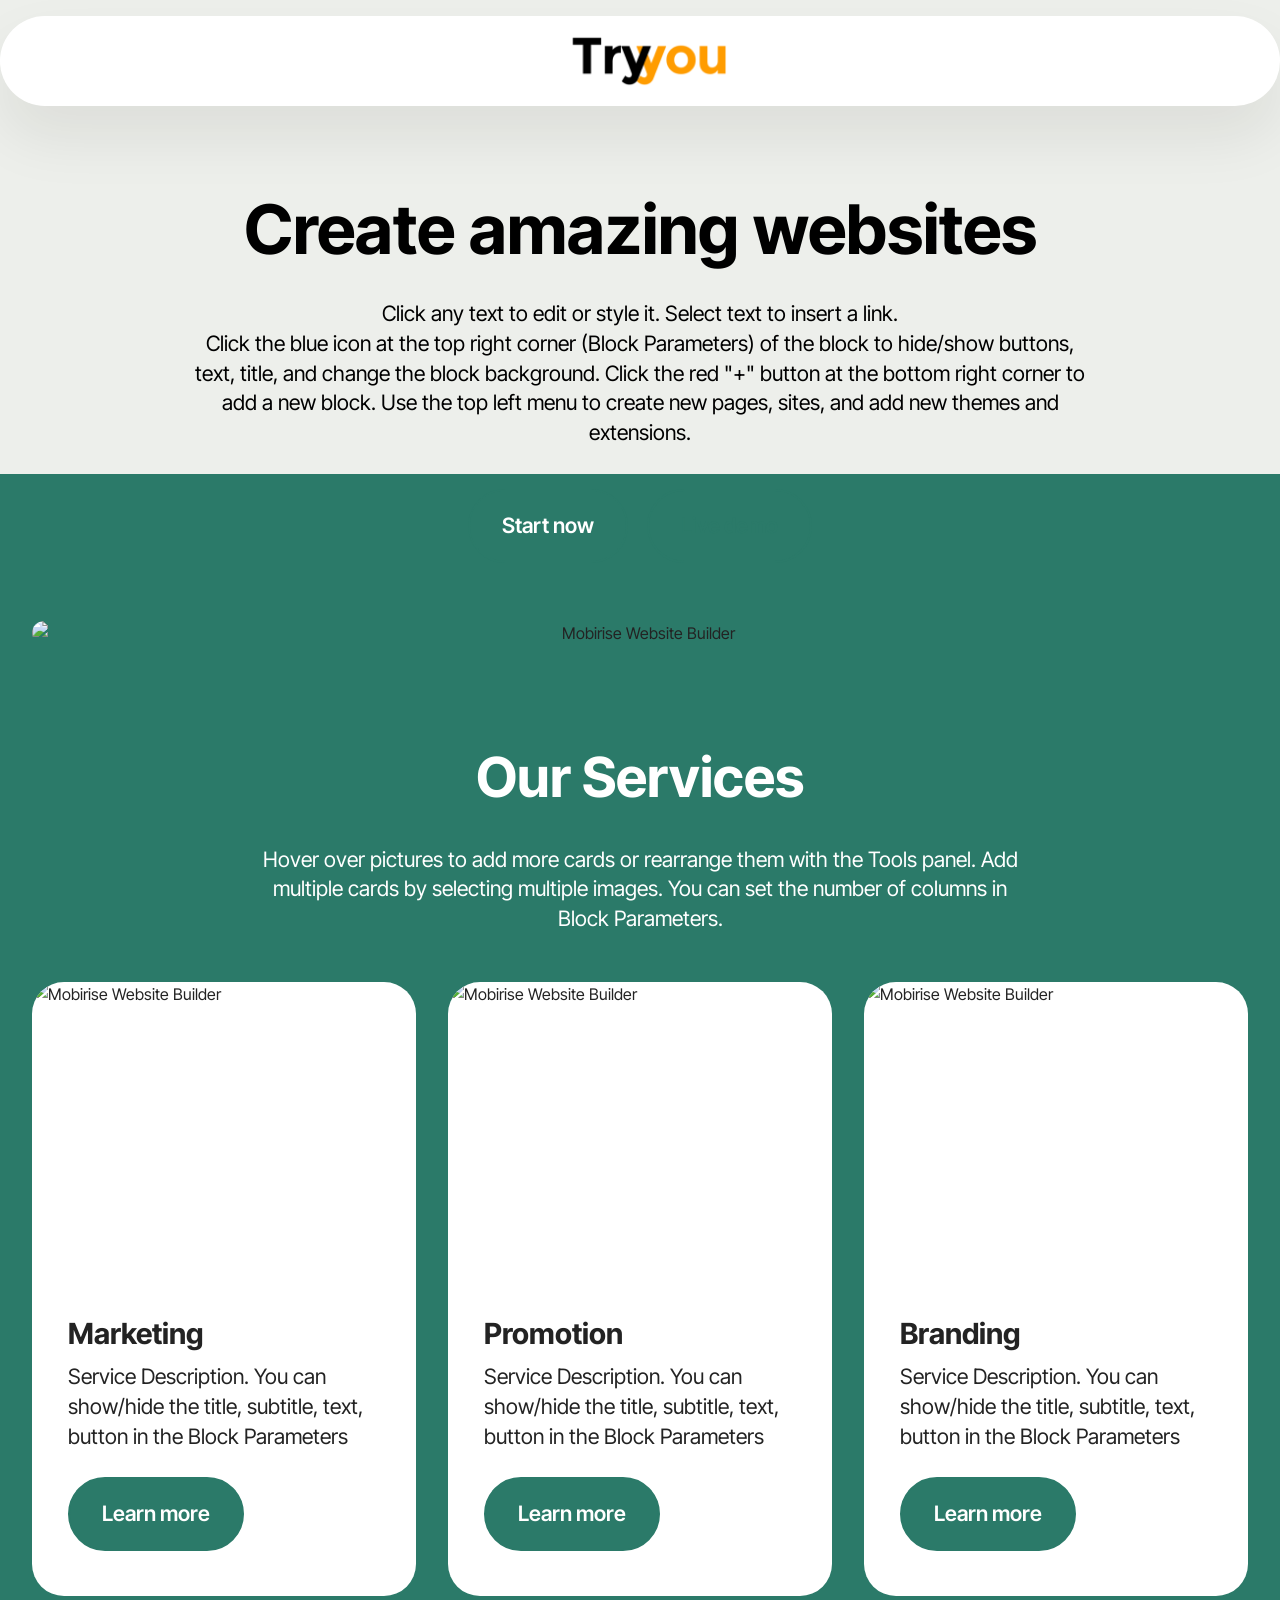
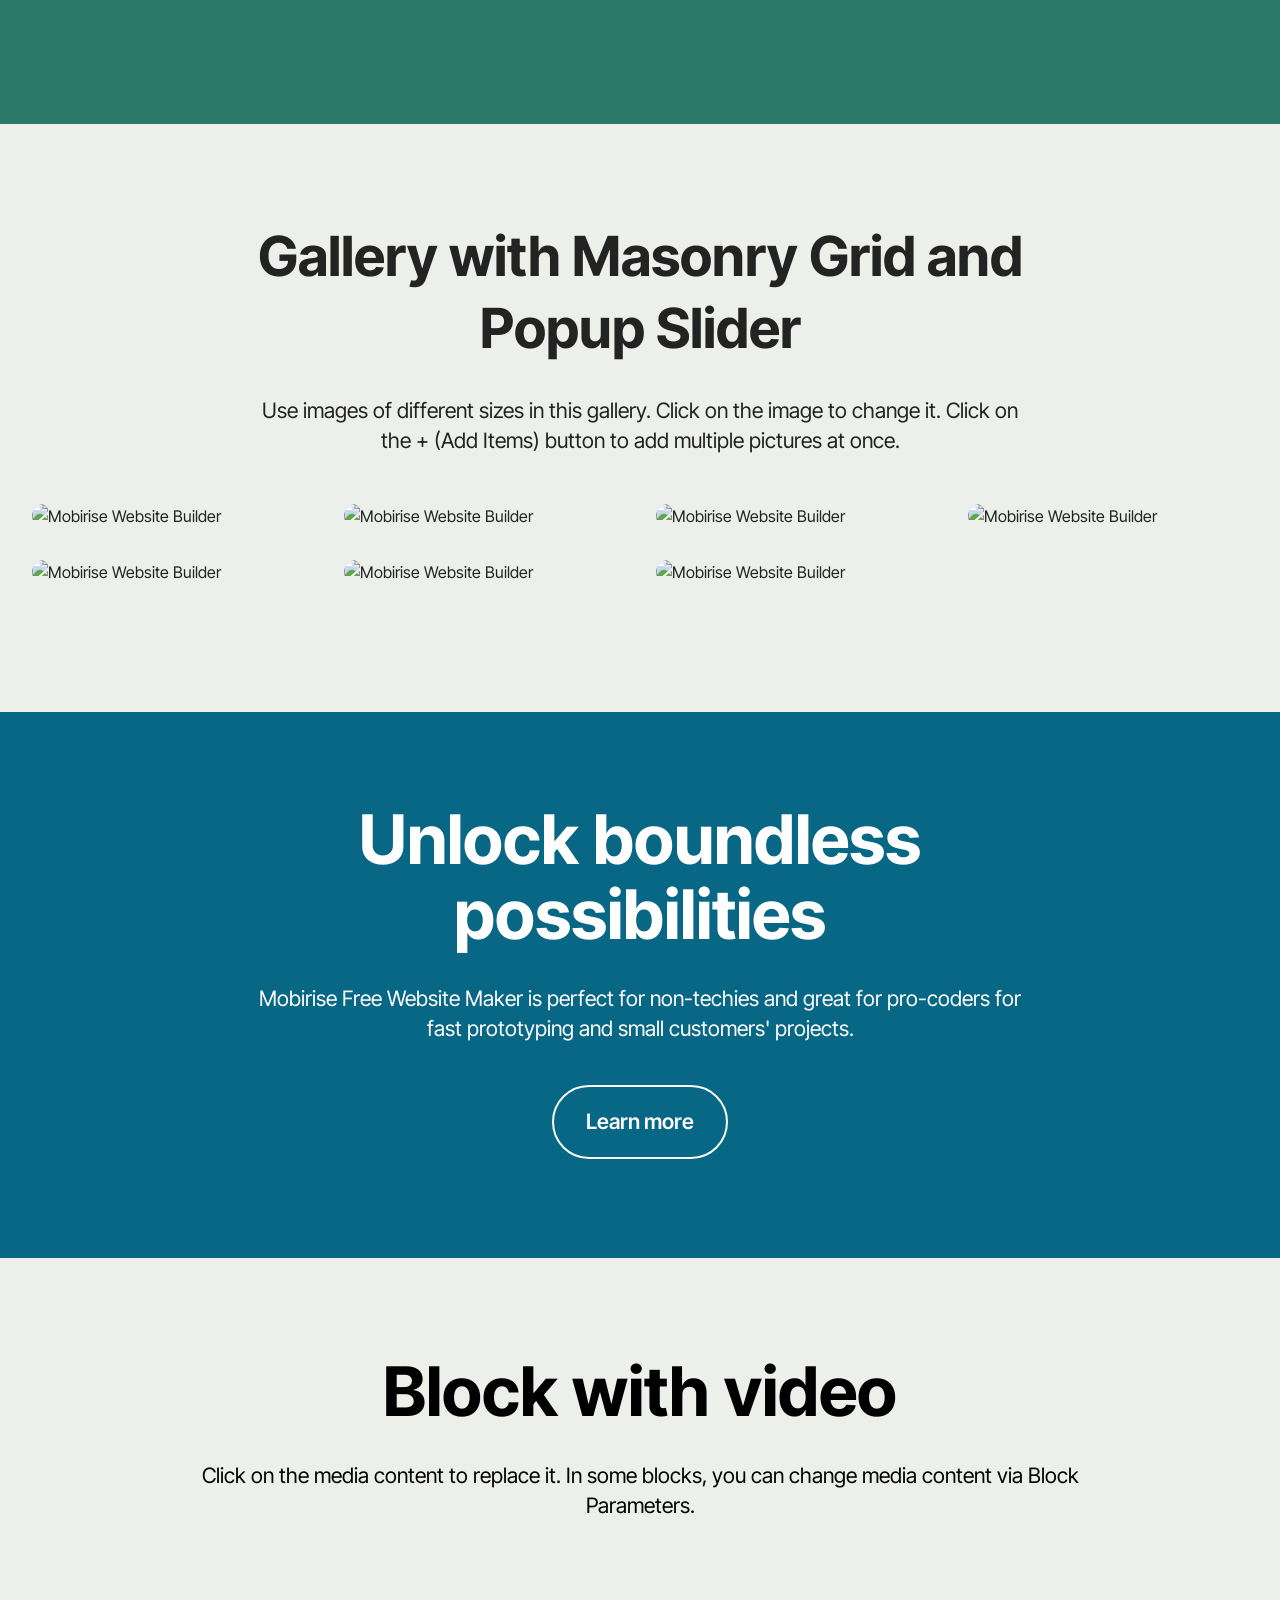
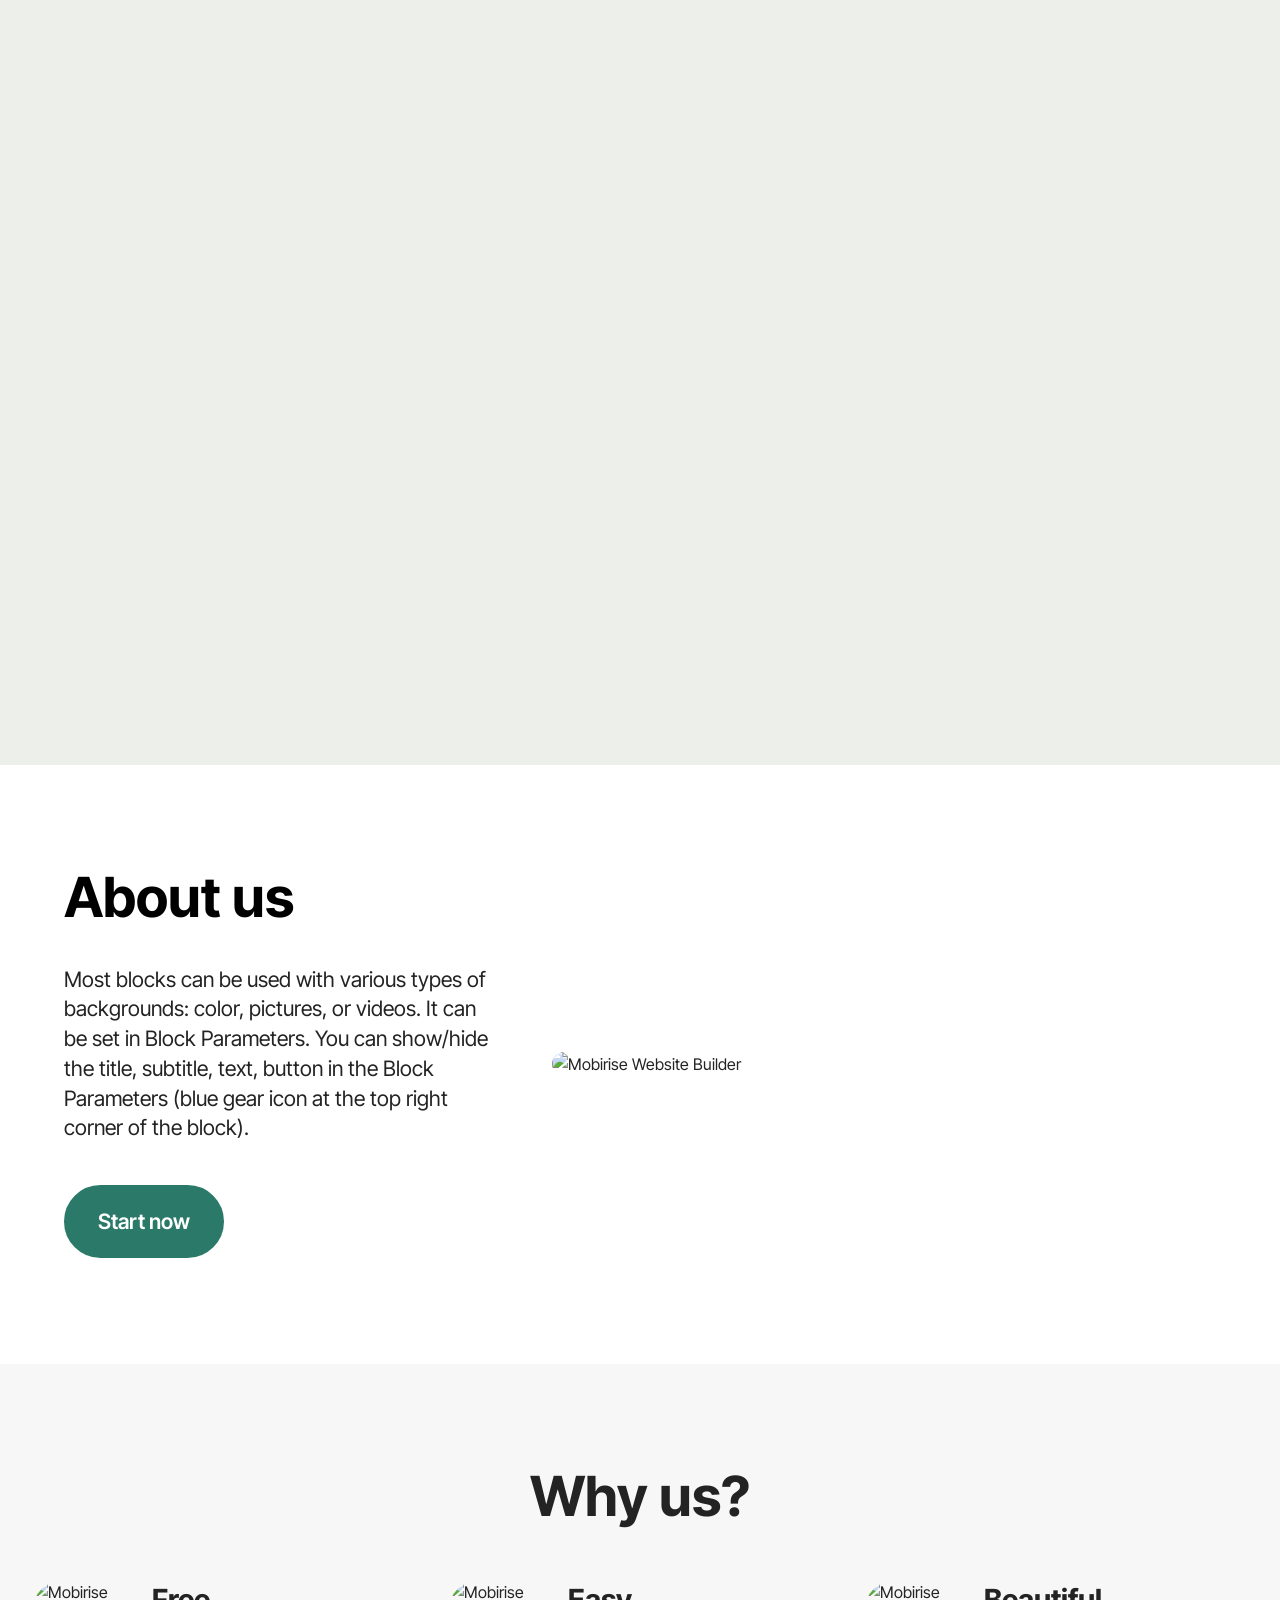
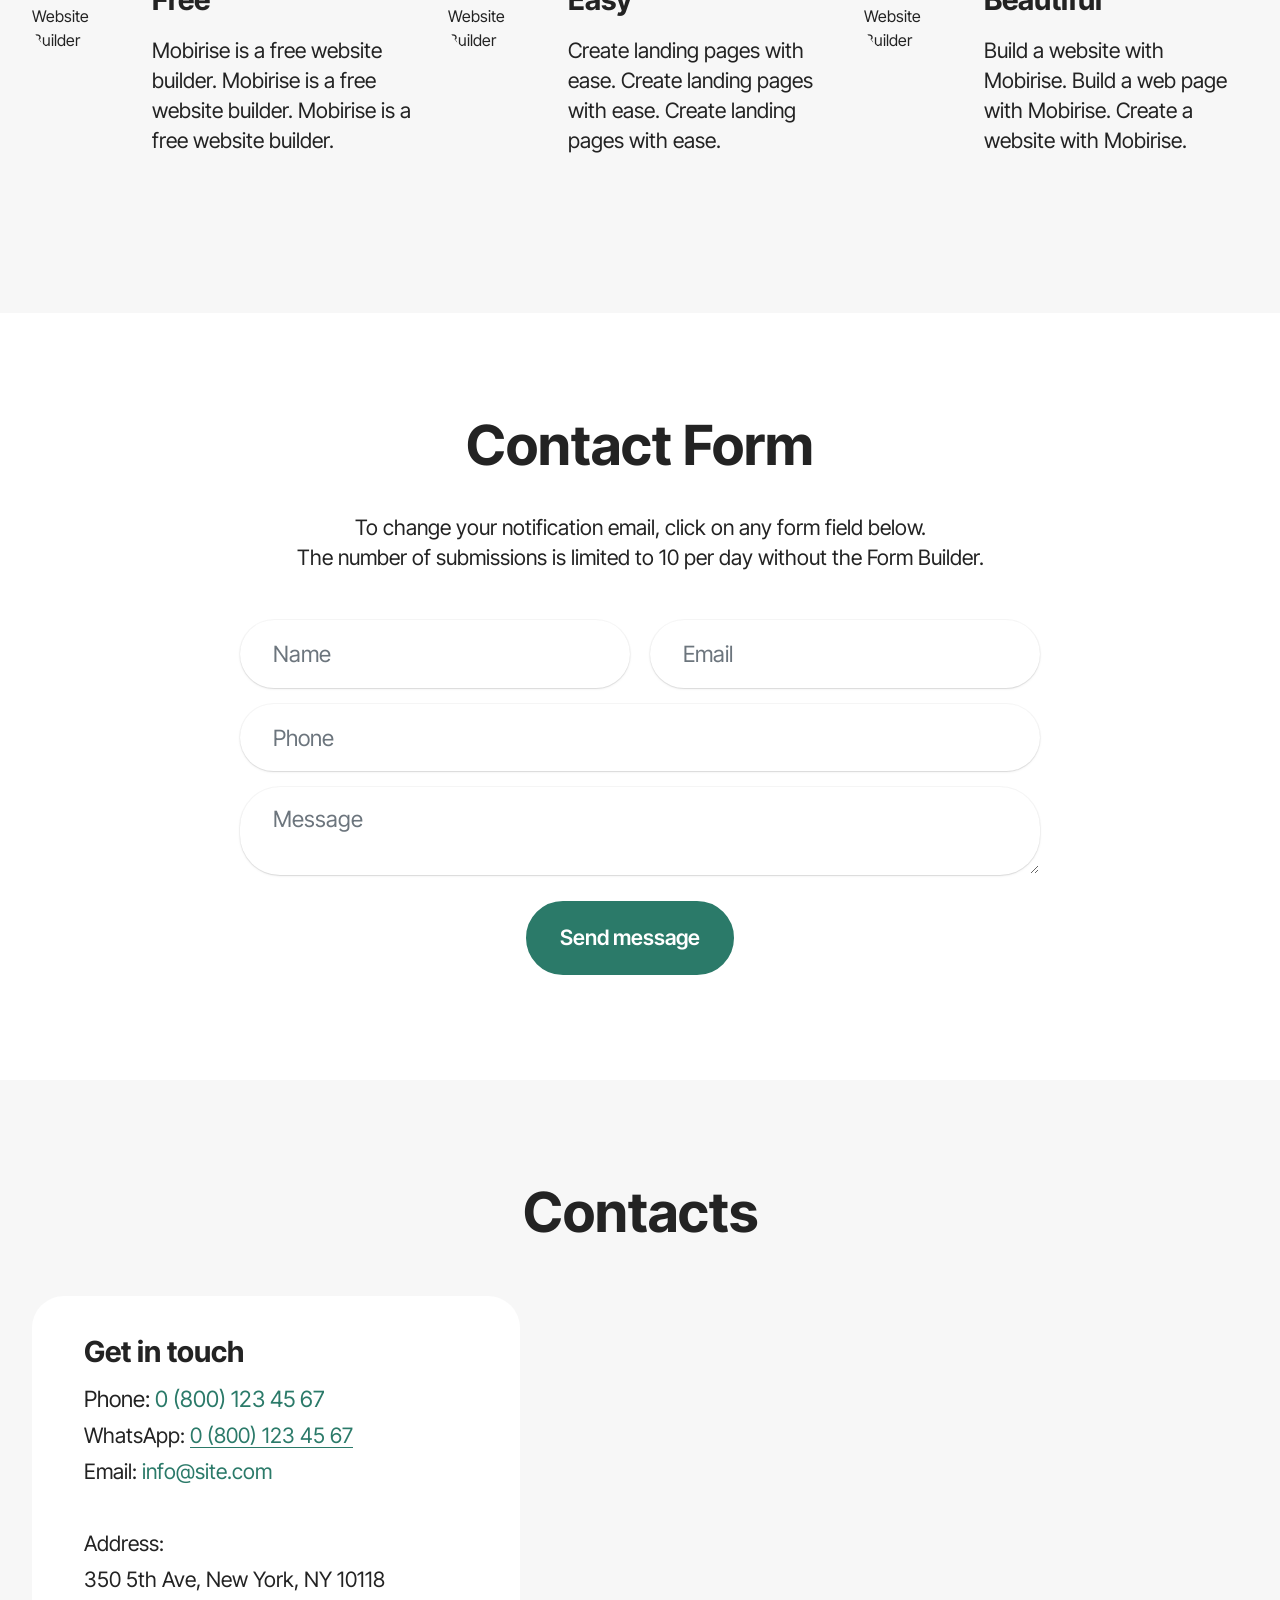
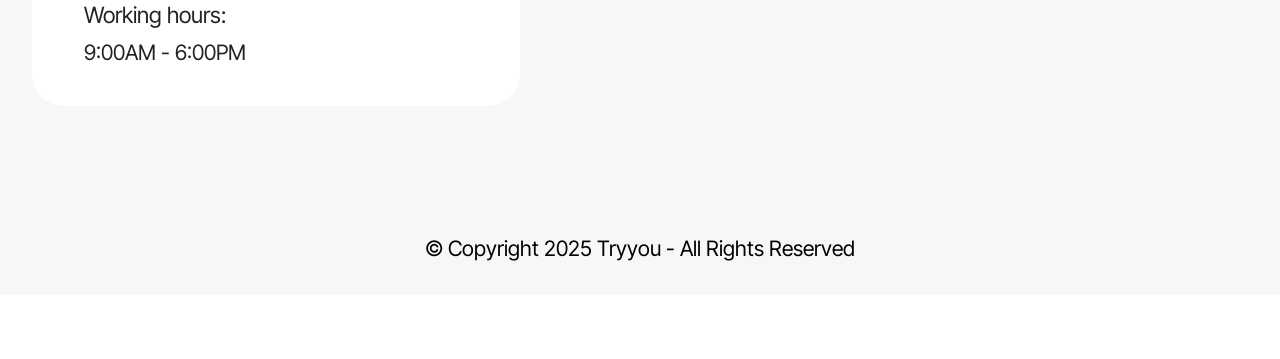
==== index.html @ 06f39ee5 "Add files via upload" ====
<!DOCTYPE html>
<html  >
<head>
  <!-- Site made with Mobirise Website Builder v6.1.12, https://mobirise.com -->
  <meta charset="UTF-8">
  <meta http-equiv="X-UA-Compatible" content="IE=edge">
  <meta name="generator" content="Mobirise v6.1.12, mobirise.com">
  <meta name="viewport" content="width=device-width, initial-scale=1, minimum-scale=1">
  <link rel="shortcut icon" href="assets/images/tryyou20-20logo1-354x145.png" type="image/x-icon">
  <meta name="description" content="">
  
  
  <title>Home</title>
  <link rel="stylesheet" href="assets/web/assets/mobirise-icons2/mobirise2.css">
  <link rel="stylesheet" href="assets/bootstrap/css/bootstrap.min.css">
  <link rel="stylesheet" href="assets/animatecss/animate.css">
  <link rel="stylesheet" href="assets/dropdown/css/style.css">
  <link rel="stylesheet" href="assets/theme/css/style.css">
  <link rel="stylesheet" href="assets/gallery/style.css">
  <link rel="preload" href="https://fonts.googleapis.com/css?family=Inter+Tight:100,200,300,400,500,600,700,800,900,100i,200i,300i,400i,500i,600i,700i,800i,900i&display=swap" as="style" onload="this.onload=null;this.rel='stylesheet'">
  <noscript><link rel="stylesheet" href="https://fonts.googleapis.com/css?family=Inter+Tight:100,200,300,400,500,600,700,800,900,100i,200i,300i,400i,500i,600i,700i,800i,900i&display=swap"></noscript>
  <link rel="preload" as="style" href="assets/mobirise/css/mbr-additional.css?v=s4wKkx"><link rel="stylesheet" href="assets/mobirise/css/mbr-additional.css?v=s4wKkx" type="text/css">

  
  
  
</head>
<body>
  
  <section data-bs-version="5.1" class="menu menu3 cid-vlcYNaEz5j" once="menu" id="menu03-1k">
	

	<nav class="navbar navbar-dropdown navbar-expand-lg">
		<div class="container">
			<div class="navbar-brand">
				<span class="navbar-logo">
					
						<img src="assets/images/tryyou20-20logo1-354x145.png" alt="" style="height: 4rem;">
					
				</span>
				
			</div>
			
			
		</div>
	</nav>
</section>

<section data-bs-version="5.1" class="header5 cid-tJS6uM4N87" id="header05-1">
	

	
	
	<div class="topbg"></div>
	<div class="align-center container">
		<div class="row justify-content-center">
			<div class="col-md-12 col-lg-9">
				<h1 class="mbr-section-title mbr-fonts-style mb-4 display-1"><strong>Create amazing websites</strong></h1>
				<p class="mbr-text mbr-fonts-style mb-4 display-7">Click any text to edit or style it. Select text to insert a link.
<br>Click the blue icon at the top right corner (Block Parameters) of the block to hide/show buttons, text, title, and change the block background. Click the red "+" button at the bottom right corner to add a new block. Use the top left menu to create new pages, sites, and add new themes and extensions.</p>
				<div class="mbr-section-btn mt-3"><a class="btn btn-primary display-7" href="index.html#form02-6">Start now</a> <a class="btn btn-primary-outline display-7" href="index.html#gallery02-v">Live demo</a></div>
			</div>
		</div>
		<div class="row mt-5 justify-content-center">
			<div class="col-12 col-lg-12">
				<img src="assets/images/11.jpg" alt="Mobirise Website Builder" title="">
			</div>
		</div>
	</div>
</section>

<section data-bs-version="5.1" class="features4 cid-tMlEXTHLbS" id="features04-w">
	
	
	<div class="container">
		<div class="row justify-content-center">
			<div class="col-12 content-head">
				<div class="mbr-section-head mb-5">
					<h4 class="mbr-section-title mbr-fonts-style align-center mb-0 display-2"><strong>Our Services</strong></h4>
					<h5 class="mbr-section-subtitle mbr-fonts-style align-center mb-0 mt-4 display-7">Hover over pictures to add more cards or rearrange them with the Tools panel. Add multiple cards by selecting multiple images. You can set the number of columns in Block Parameters.</h5>
					
				</div>
			</div>
		</div>
		<div class="row">
			<div class="item features-image col-12 col-md-6 col-lg-4">
				<div class="item-wrapper">
					<div class="item-img">
						<img src="assets/images/gallery03.jpg" alt="Mobirise Website Builder">
					</div>
					<div class="item-content">
						<h5 class="item-title mbr-fonts-style display-5">
							<strong>Marketing</strong>
						</h5>
						
						<p class="mbr-text mbr-fonts-style display-7">
							Service Description. You can show/hide the title, subtitle, text, button in the Block Parameters
						</p>
						<div class="mbr-section-btn item-footer"><a href="" class="btn item-btn btn-primary display-7">Learn more</a></div>
					</div>

				</div>
			</div>
			<div class="item features-image col-12 col-md-6 col-lg-4">
				<div class="item-wrapper">
					<div class="item-img">
						<img src="assets/images/gallery05.jpg" alt="Mobirise Website Builder">
					</div>
					<div class="item-content">
						<h5 class="item-title mbr-fonts-style display-5">
							<strong>Promotion</strong>
						</h5>
						
						<p class="mbr-text mbr-fonts-style display-7">
							Service Description. You can show/hide the title, subtitle, text, button in the Block Parameters
						</p>
						<div class="mbr-section-btn item-footer"><a href="" class="btn item-btn btn-primary display-7">Learn more</a></div>
					</div>
				</div>
			</div>
			<div class="item features-image col-12 col-md-6 col-lg-4">
				<div class="item-wrapper">
					<div class="item-img">
						<img src="assets/images/gallery02.jpg" alt="Mobirise Website Builder">
					</div>
					<div class="item-content">
						<h5 class="item-title mbr-fonts-style display-5">
							<strong>Branding</strong>
						</h5>
						
						<p class="mbr-text mbr-fonts-style display-7">
							Service Description. You can show/hide the title, subtitle, text, button in the Block Parameters<br>
						</p>
						<div class="mbr-section-btn item-footer"><a href="" class="btn item-btn btn-primary display-7">Learn more</a></div>
					</div>
				</div>
			</div>
		</div>
	</div>
</section>

<section data-bs-version="5.1" class="gallery1 mbr-gallery cid-tMlDYtQ5fF" id="gallery02-v">
    

    
    

    <div class="container-fluid">
        <div class="row justify-content-center">
            <div class="col-12 content-head">
                <div class="mbr-section-head mb-5">
                    <h3 class="mbr-section-title mbr-fonts-style align-center m-0 display-2"><strong>Gallery with Masonry Grid and Popup Slider</strong></h3>
                    <h4 class="mbr-section-subtitle mbr-fonts-style align-center mb-0 mt-4 display-7">Use images of different sizes in this gallery. Click on the image to change it. Click on the + (Add Items) button to add multiple pictures at once.</h4>
                </div>
            </div>
        </div>
        <div class="row mbr-gallery mbr-masonry" data-masonry="{&quot;percentPosition&quot;: true }">
            <div class="col-12 col-md-6 col-lg-3 item gallery-image">
                <div class="item-wrapper" data-toggle="modal" data-bs-toggle="modal" data-target="#vld2oQDlY8-modal" data-bs-target="#vld2oQDlY8-modal">
                    <img class="w-100" src="assets/images/gallery03.jpg" alt="Mobirise Website Builder" data-slide-to="0" data-bs-slide-to="0" data-target="#lb-vld2oQDlY8" data-bs-target="#lb-vld2oQDlY8">
                    <div class="icon-wrapper">
                        <span class="mobi-mbri mobi-mbri-search mbr-iconfont mbr-iconfont-btn"></span>
                    </div>
                </div>
                
            </div>
            <div class="col-12 col-md-6 col-lg-3 item gallery-image">
                <div class="item-wrapper" data-toggle="modal" data-bs-toggle="modal" data-target="#vld2oQDlY8-modal" data-bs-target="#vld2oQDlY8-modal">
                    <img class="w-100" src="assets/images/gallery13.jpg" alt="Mobirise Website Builder" data-slide-to="1" data-bs-slide-to="1" data-target="#lb-vld2oQDlY8" data-bs-target="#lb-vld2oQDlY8">
                    <div class="icon-wrapper">
                        <span class="mobi-mbri mobi-mbri-search mbr-iconfont mbr-iconfont-btn"></span>
                    </div>
                </div>
                
            </div>
            <div class="col-12 col-md-6 col-lg-3 item gallery-image">
                <div class="item-wrapper" data-toggle="modal" data-bs-toggle="modal" data-target="#vld2oQDlY8-modal" data-bs-target="#vld2oQDlY8-modal">
                    <img class="w-100" src="assets/images/gallery10.jpg" alt="Mobirise Website Builder" data-slide-to="2" data-bs-slide-to="2" data-target="#lb-vld2oQDlY8" data-bs-target="#lb-vld2oQDlY8">
                    <div class="icon-wrapper">
                        <span class="mobi-mbri mobi-mbri-search mbr-iconfont mbr-iconfont-btn"></span>
                    </div>
                </div>
                
            </div>
            <div class="col-12 col-md-6 col-lg-3 item gallery-image">
                <div class="item-wrapper" data-toggle="modal" data-bs-toggle="modal" data-target="#vld2oQDlY8-modal" data-bs-target="#vld2oQDlY8-modal">
                    <img class="w-100" src="assets/images/gallery08.jpg" alt="Mobirise Website Builder" data-slide-to="3" data-bs-slide-to="3" data-target="#lb-vld2oQDlY8" data-bs-target="#lb-vld2oQDlY8">
                    <div class="icon-wrapper">
                        <span class="mobi-mbri mobi-mbri-search mbr-iconfont mbr-iconfont-btn"></span>
                    </div>
                </div>
                
            </div>
            <div class="col-12 col-md-6 col-lg-3 item gallery-image">
                <div class="item-wrapper" data-toggle="modal" data-bs-toggle="modal" data-target="#vld2oQDlY8-modal" data-bs-target="#vld2oQDlY8-modal">
                    <img class="w-100" src="assets/images/gallery06.jpg" alt="Mobirise Website Builder" data-slide-to="4" data-bs-slide-to="4" data-target="#lb-vld2oQDlY8" data-bs-target="#lb-vld2oQDlY8">
                    <div class="icon-wrapper">
                        <span class="mobi-mbri mobi-mbri-search mbr-iconfont mbr-iconfont-btn"></span>
                    </div>
                </div>
                
            </div>
            <div class="col-12 col-md-6 col-lg-3 item gallery-image">
                <div class="item-wrapper" data-toggle="modal" data-bs-toggle="modal" data-target="#vld2oQDlY8-modal" data-bs-target="#vld2oQDlY8-modal">
                    <img class="w-100" src="assets/images/gallery02.jpg" alt="Mobirise Website Builder" data-slide-to="5" data-bs-slide-to="5" data-target="#lb-vld2oQDlY8" data-bs-target="#lb-vld2oQDlY8">
                    <div class="icon-wrapper">
                        <span class="mobi-mbri mobi-mbri-search mbr-iconfont mbr-iconfont-btn"></span>
                    </div>
                </div>
                
            </div>
            <div class="col-12 col-md-6 col-lg-3 item gallery-image">
                <div class="item-wrapper" data-toggle="modal" data-bs-toggle="modal" data-target="#vld2oQDlY8-modal" data-bs-target="#vld2oQDlY8-modal">
                    <img class="w-100" src="assets/images/gallery01.jpg" alt="Mobirise Website Builder" data-slide-to="6" data-bs-slide-to="6" data-target="#lb-vld2oQDlY8" data-bs-target="#lb-vld2oQDlY8">
                    <div class="icon-wrapper">
                        <span class="mobi-mbri mobi-mbri-search mbr-iconfont mbr-iconfont-btn"></span>
                    </div>
                </div>
                
            </div>
        </div>

        <div class="modal mbr-slider" tabindex="-1" role="dialog" aria-hidden="true" id="vld2oQDlY8-modal">
            <div class="modal-dialog" role="document">
                <div class="modal-content">
                    <div class="modal-body">
                        <div class="carousel slide" id="lb-vld2oQDlY8" data-interval="5000" data-bs-interval="5000">
                            <div class="carousel-inner">
                                <div class="carousel-item active">
                                    <img class="d-block w-100" src="assets/images/gallery03.jpg" alt="Mobirise Website Builder">
                                </div>
                                <div class="carousel-item">
                                    <img class="d-block w-100" src="assets/images/gallery13.jpg" alt="Mobirise Website Builder">
                                </div>
                                <div class="carousel-item">
                                    <img class="d-block w-100" src="assets/images/gallery10.jpg" alt="Mobirise Website Builder">
                                </div>
                                <div class="carousel-item">
                                    <img class="d-block w-100" src="assets/images/gallery08.jpg" alt="Mobirise Website Builder">
                                </div>
                                <div class="carousel-item">
                                    <img class="d-block w-100" src="assets/images/gallery06.jpg" alt="Mobirise Website Builder">
                                </div>
                                <div class="carousel-item">
                                    <img class="d-block w-100" src="assets/images/gallery02.jpg" alt="Mobirise Website Builder">
                                </div>
                                <div class="carousel-item">
                                    <img class="d-block w-100" src="assets/images/gallery01.jpg" alt="Mobirise Website Builder">
                                </div>
                            </div>
                            <ol class="carousel-indicators">
                                <li data-slide-to="0" data-bs-slide-to="0" class="active" data-target="#lb-vld2oQDlY8" data-bs-target="#lb-vld2oQDlY8"></li>
                                <li data-slide-to="1" data-bs-slide-to="1" data-target="#lb-vld2oQDlY8" data-bs-target="#lb-vld2oQDlY8"></li>
                                <li data-slide-to="2" data-bs-slide-to="2" data-target="#lb-vld2oQDlY8" data-bs-target="#lb-vld2oQDlY8"></li>
                                <li data-slide-to="3" data-bs-slide-to="3" data-target="#lb-vld2oQDlY8" data-bs-target="#lb-vld2oQDlY8"></li>
                                <li data-slide-to="4" data-bs-slide-to="4" data-target="#lb-vld2oQDlY8" data-bs-target="#lb-vld2oQDlY8"></li>
                                <li data-slide-to="5" data-bs-slide-to="5" data-target="#lb-vld2oQDlY8" data-bs-target="#lb-vld2oQDlY8"></li>
                                <li data-slide-to="6" data-bs-slide-to="6" data-target="#lb-vld2oQDlY8" data-bs-target="#lb-vld2oQDlY8"></li>
                            </ol>
                            <a role="button" href="" class="close" data-dismiss="modal" data-bs-dismiss="modal" aria-label="Close">
                            </a>
                            <a class="carousel-control-prev carousel-control" role="button" data-slide="prev" data-bs-slide="prev" href="#lb-vld2oQDlY8">
                                <span class="mobi-mbri mobi-mbri-arrow-prev" aria-hidden="true"></span>
                                <span class="sr-only visually-hidden">Previous</span>
                            </a>
                            <a class="carousel-control-next carousel-control" role="button" data-slide="next" data-bs-slide="next" href="#lb-vld2oQDlY8">
                                <span class="mobi-mbri mobi-mbri-arrow-next" aria-hidden="true"></span>
                                <span class="sr-only visually-hidden">Next</span>
                            </a>
                        </div>
                    </div>
                </div>
            </div>
        </div>
    </div>
</section>

<section data-bs-version="5.1" class="header09 cid-tLAX5BnXkJ" id="header09-q">
	
	
	<div class="container">
		<div class="row">
			<div class="content-wrap col-12 col-md-8">
				<h1 class="mbr-section-title mbr-fonts-style mbr-white mb-4 display-1"><strong>Unlock boundless possibilities</strong></h1>
				
				<p class="mbr-fonts-style mbr-text mbr-white mb-4 display-7">
					Mobirise Free Website Maker is perfect for non-techies and great for pro-coders for fast prototyping and small customers' projects.
				</p>
				<div class="mbr-section-btn"><a class="btn btn-white-outline display-7" href="https://mobiri.se">Learn more</a></div>
			</div>
		</div>
	</div>
</section>

<section data-bs-version="5.1" class="header7 cid-tLeaLmEeFr" id="header07-h">
  

  
  
  
  <div class="align-center container">
    <div class="row justify-content-center">
      <div class="col-md-12 col-lg-9 mb-5">
        <h1 class="mbr-section-title mbr-fonts-style display-1"><strong>Block with video</strong>
        </h1>
        <p class="mbr-text mbr-fonts-style mt-4 display-7">
          Click on the media content to replace it. In some blocks, you can change media content via Block Parameters.
        </p>
        
      </div>
    </div>

    <div class="row justify-content-center">
      <div class="mbr-figure col-12 col-md-12"><iframe class="mbr-embedded-video" src="https://www.youtube.com/embed/sGpPgQeEyOc?rel=0&amp;amp;mute=1&amp;showinfo=0&amp;autoplay=1&amp;loop=1&amp;playlist=sGpPgQeEyOc" width="1280" height="720" frameborder="0" allowfullscreen></iframe></div>
    </div>
  </div>
</section>

<section data-bs-version="5.1" class="header1 cid-tJS9vXDdRK" id="header01-7">
	

	
	

	<div class="container">
		<div class="row justify-content-center">
			<div class="col-12 col-md-12 col-lg-7 image-wrapper">
				<img class="w-100" src="assets/images/gallery01.jpg" alt="Mobirise Website Builder">
			</div>
			<div class="col-12 col-lg col-md-12">
				<div class="text-wrapper align-left">
					<h1 class="mbr-section-title mbr-fonts-style mb-4 display-2"><strong>About us</strong></h1>
					<p class="mbr-text mbr-fonts-style mb-4 display-7">
						Most blocks can be used with various types of backgrounds: color, pictures, or videos. It can be set in Block Parameters.&nbsp;You can show/hide the title, subtitle, text, button in the Block Parameters (blue gear icon at the top right corner of the block).&nbsp;</p>
					<div class="mbr-section-btn mt-3"><a class="btn btn-primary display-7" href="https://mobiri.se">Start now</a></div>
				</div>
			</div>
		</div>
	</div>
</section>

<section data-bs-version="5.1" class="features15 cid-tLek7gQhG7" id="features015-m">
	

	
	
	<div class="container">
		<div class="mbr-section-head mb-5">
			<h4 class="mbr-section-title mbr-fonts-style align-center mb-0 display-2">
			  <strong>Why us?</strong></h4>
			
		  </div>
		<div class="row justify-content-center">
			<div class="item features-without-image col-12 col-lg-4">
				<div class="item-wrapper">
					<div class="img-wrapper">
						<img src="assets/images/shop1.jpg" alt="Mobirise Website Builder">
					</div>
					<div class="card-box">
						<h4 class="card-title mbr-fonts-style mb-3 display-5">
							<strong>Free</strong></h4>
						<h5 class="card-text mbr-fonts-style display-7">
							Mobirise is a free website builder. Mobirise is a free website builder. Mobirise is a free website builder.</h5>
					</div>
				</div>
			</div>
			<div class="item features-without-image col-12 col-lg-4">
				<div class="item-wrapper">
					<div class="img-wrapper">
						<img src="assets/images/shop2.jpg" alt="Mobirise Website Builder">
					</div>
					<div class="card-box">
						<h4 class="card-title mbr-fonts-style mb-3 display-5">
							<strong>Easy</strong></h4>
						<h5 class="card-text mbr-fonts-style display-7">
							Create landing pages with ease. Create landing pages with ease. Create landing pages with ease.<br><br></h5>
					</div>
				</div>
			</div>
			<div class="item features-without-image col-12 col-lg-4">
				<div class="item-wrapper">
					<div class="img-wrapper">
						<img src="assets/images/shop3.jpg" alt="Mobirise Website Builder">
					</div>
					<div class="card-box">
						<h4 class="card-title mbr-fonts-style mb-3 display-5">
							<strong>Beautiful</strong></h4>
						<h5 class="card-text mbr-fonts-style display-7">
							Build a website with Mobirise. Build a web page with Mobirise. Create a website with Mobirise.</h5>
					</div>
				</div>
			</div>
		</div>
	</div>
</section>

<section data-bs-version="5.1" class="form5 cid-tJS9pBcTSa" id="form02-6">
    
    
    <div class="container">
        <div class="mbr-section-head mb-5">
            <h3 class="mbr-section-title mbr-fonts-style align-center mb-0 display-2">
                <strong>Contact Form</strong></h3>
            <h4 class="mbr-section-subtitle mbr-fonts-style align-center mb-0 mt-4 display-7">To change your notification email, click on any form field below.
<div>The number of submissions is limited to 10 per day without the Form Builder.</div></h4>
        </div>
        <div class="row justify-content-center mt-4">
            <div class="col-lg-8 mx-auto mbr-form" data-form-type="formoid">
                <form action="https://mobirise.eu/" method="POST" class="mbr-form form-with-styler" data-form-title="Form Name"><input type="hidden" name="email" data-form-email="true" value="5UP6wA7tR48dqIl38uSc+w/5BEEJOBKNOUUwBKcalQwpZsfhLVmrlbgF2Uicf2hmtWvbJF8At42wvybN+fp4obhqd4Ujt7icv/fsFWelUtk8Jjz/AE2kM+A97+rWRs6U">
                    <div class="row">
                        <div hidden="hidden" data-form-alert="" class="alert alert-success col-12">Thanks for filling out the form!</div>
                        <div hidden="hidden" data-form-alert-danger="" class="alert alert-danger col-12">
                            Oops...! some problem!
                        </div>
                    </div>
                    <div class="dragArea row">
                        <div class="col-md col-sm-12 form-group mb-3" data-for="name">
                            <input type="text" name="name" placeholder="Name" data-form-field="name" class="form-control" value="" id="name-form02-6">
                        </div>
                        <div class="col-md col-sm-12 form-group mb-3" data-for="email">
                            <input type="email" name="email" placeholder="Email" data-form-field="email" class="form-control" value="" id="email-form02-6">
                        </div>
                        <div class="col-12 form-group mb-3" data-for="phone">
                            <input type="tel" name="phone" placeholder="Phone" data-form-field="phone" class="form-control" value="" id="phone-form02-6">
                        </div>
                        <div class="col-12 form-group mb-3" data-for="textarea">
                            <textarea name="textarea" placeholder="Message" data-form-field="textarea" class="form-control" id="textarea-form02-6"></textarea>
                        </div>
                        <div class="col-lg-12 col-md-12 col-sm-12 align-center mbr-section-btn">
                            <button type="submit" class="btn btn-primary display-7">Send message</button>
                        </div>
                    </div>
                </form>
            </div>
        </div>
    </div>
</section>

<section data-bs-version="5.1" class="contacts2 map1 cid-tLdYHD757A" id="contacts02-9">

    

    
    <div class="container">
        <div class="mbr-section-head mb-5">
            <h3 class="mbr-section-title mbr-fonts-style align-center mb-0 display-2">
                <strong>Contacts</strong>
            </h3>
            
        </div>
        <div class="row justify-content-center mt-4">
            <div class="card col-12 col-md-5">
                <div class="card-wrapper">
                    <div class="text-wrapper">
                        <h5 class="cardTitle mbr-fonts-style mb-2 display-5">
                        <strong>Get in touch</strong></h5>
                    <ul class="list mbr-fonts-style display-7">
                        <li class="mbr-text item-wrap"><span style="font-size: 1.4rem;">Phone: </span><a href="tel:+12345678910" class="text-primary" style="font-size: 1.4rem;">0 (800) 123 45 67</a><br></li>
                        <li class="mbr-text item-wrap">WhatsApp: <a href="https://wa.me/12345678910" class="text-primary">0 (800) 123 45 67</a></li>
                        <li class="mbr-text item-wrap">Email: <a href="mailto:info@site.com" class="text-primary">info@site.com</a></li><li class="mbr-text item-wrap"><br></li>
                        <li class="mbr-text item-wrap">Address: </li><li class="mbr-text item-wrap">350 5th Ave, New York, NY 10118</li><li class="mbr-text item-wrap"><span style="font-size: 1.4rem;">Working hours:</span><br></li><li class="mbr-text item-wrap">9:00AM - 6:00PM</li>
                    </ul>
                    </div>
                </div>
            </div>
            <div class="map-wrapper col-12 col-md-7">
                <div class="google-map"><iframe frameborder="0" style="border:0" src="https://www.google.com/maps/embed?pb=!1m14!1m8!1m3!1d6045.3003145248895!2d-73.9884657!3d40.7477229!3m2!1i1024!2i768!4f13.1!3m3!1m2!1s0x89c259a9ac1f1b85%3A0x7e33d1c0e7af3be4!2zMzUwIDV0aCBBdmUsIE5ldyBZb3JrLCBOWSAxMDExOCwg0KHQqNCQ!5e0!3m2!1sru!2sru!4v1689597362021!5m2!1sen!2sen" allowfullscreen=""></iframe></div>
            </div>
        </div>
    </div>
</section>

<section data-bs-version="5.1" class="footer4 cid-vlcZmvfObU" once="footers" id="footer04-1m">

    

    

    <div class="container">
        <div class="media-container-row align-center mbr-white">
            <div class="col-12">
                <p class="mbr-text mb-0 mbr-fonts-style display-7">
                    © Copyright 2025 Tryyou - All Rights Reserved
                </p>
            </div>
        </div>
    </div>
</section><section class="display-7" style="padding: 0;align-items: center;justify-content: center;flex-wrap: wrap;    align-content: center;display: flex;position: relative;height: 4rem;"><a href="https://mobiri.se/" style="flex: 1 1;height: 4rem;position: absolute;width: 100%;z-index: 1;"><img alt="" style="height: 4rem;" src="[data-uri]"></a><p style="margin: 0;text-align: center;" class="display-7">&#8204;</p><a style="z-index:1" href="https://mobirise.com/builder/no-code-website-builder.html">No Code Website Builder</a></section><script src="assets/bootstrap/js/bootstrap.bundle.min.js"></script>  <script src="assets/smoothscroll/smooth-scroll.js"></script>  <script src="assets/ytplayer/index.js"></script>  <script src="assets/masonry/masonry.pkgd.min.js"></script>  <script src="assets/imagesloaded/imagesloaded.pkgd.min.js"></script>  <script src="assets/dropdown/js/navbar-dropdown.js"></script>  <script src="assets/theme/js/script.js"></script>  <script src="assets/gallery/player.min.js"></script>  <script src="assets/gallery/script.js"></script>  <script src="assets/formoid/formoid.min.js"></script>  
  
  
  <input name="animation" type="hidden">
  </body>
</html>
---- assets/web/assets/mobirise-icons2/mobirise2.css ----
@font-face {
  font-family: 'Moririse2';
  font-display: swap;
  src:  url('mobirise2.eot?f2bix4');
  src:  url('mobirise2.eot?f2bix4#iefix') format('embedded-opentype'),
    url('mobirise2.woff2?f2bix4') format('woff2'),
    url('mobirise2.woff?f2bix4') format('woff'),
    url('mobirise2.ttf?f2bix4') format('truetype'),
    url('mobirise2.svg?f2bix4#mobirise2') format('svg');
  font-weight: normal;
  font-style: normal;
}

[class^="mobi-"], [class*=" mobi-"] {
  /* use !important to prevent issues with browser extensions that change fonts */
  font-family: 'Moririse2' !important;
  speak: none;
  font-style: normal;
  font-weight: normal;
  font-variant: normal;
  text-transform: none;
  line-height: 1;

  /* Better Font Rendering =========== */
  -webkit-font-smoothing: antialiased;
  -moz-osx-font-smoothing: grayscale;
}

.mobi-mbri-add-submenu:before {
  content: "\e900";
}
.mobi-mbri-alert:before {
  content: "\e901";
}
.mobi-mbri-align-center:before {
  content: "\e902";
}
.mobi-mbri-align-justify:before {
  content: "\e903";
}
.mobi-mbri-align-left:before {
  content: "\e904";
}
.mobi-mbri-align-right:before {
  content: "\e905";
}
.mobi-mbri-android:before {
  content: "\e906";
}
.mobi-mbri-apple:before {
  content: "\e907";
}
.mobi-mbri-arrow-down:before {
  content: "\e908";
}
.mobi-mbri-arrow-next:before {
  content: "\e909";
}
.mobi-mbri-arrow-prev:before {
  content: "\e90a";
}
.mobi-mbri-arrow-up:before {
  content: "\e90b";
}
.mobi-mbri-bold:before {
  content: "\e90c";
}
.mobi-mbri-bookmark:before {
  content: "\e90d";
}
.mobi-mbri-bootstrap:before {
  content: "\e90e";
}
.mobi-mbri-briefcase:before {
  content: "\e90f";
}
.mobi-mbri-browse:before {
  content: "\e910";
}
.mobi-mbri-bulleted-list:before {
  content: "\e911";
}
.mobi-mbri-calendar:before {
  content: "\e912";
}
.mobi-mbri-camera:before {
  content: "\e913";
}
.mobi-mbri-cart-add:before {
  content: "\e914";
}
.mobi-mbri-cart-full:before {
  content: "\e915";
}
.mobi-mbri-cash:before {
  content: "\e916";
}
.mobi-mbri-change-style:before {
  content: "\e917";
}
.mobi-mbri-chat:before {
  content: "\e918";
}
.mobi-mbri-clock:before {
  content: "\e919";
}
.mobi-mbri-close:before {
  content: "\e91a";
}
.mobi-mbri-cloud:before {
  content: "\e91b";
}
.mobi-mbri-code:before {
  content: "\e91c";
}
.mobi-mbri-contact-form:before {
  content: "\e91d";
}
.mobi-mbri-credit-card:before {
  content: "\e91e";
}
.mobi-mbri-cursor-click:before {
  content: "\e91f";
}
.mobi-mbri-cust-feedback:before {
  content: "\e920";
}
.mobi-mbri-database:before {
  content: "\e921";
}
.mobi-mbri-delivery:before {
  content: "\e922";
}
.mobi-mbri-desktop:before {
  content: "\e923";
}
.mobi-mbri-devices:before {
  content: "\e924";
}
.mobi-mbri-down:before {
  content: "\e925";
}
.mobi-mbri-download-2:before {
  content: "\e926";
}
.mobi-mbri-download:before {
  content: "\e927";
}
.mobi-mbri-drag-n-drop-2:before {
  content: "\e928";
}
.mobi-mbri-drag-n-drop:before {
  content: "\e929";
}
.mobi-mbri-edit-2:before {
  content: "\e92a";
}
.mobi-mbri-edit:before {
  content: "\e92b";
}
.mobi-mbri-error:before {
  content: "\e92c";
}
.mobi-mbri-extension:before {
  content: "\e92d";
}
.mobi-mbri-features:before {
  content: "\e92e";
}
.mobi-mbri-file:before {
  content: "\e92f";
}
.mobi-mbri-flag:before {
  content: "\e930";
}
.mobi-mbri-folder:before {
  content: "\e931";
}
.mobi-mbri-gift:before {
  content: "\e932";
}
.mobi-mbri-github:before {
  content: "\e933";
}
.mobi-mbri-globe-2:before {
  content: "\e934";
}
.mobi-mbri-globe:before {
  content: "\e935";
}
.mobi-mbri-growing-chart:before {
  content: "\e936";
}
.mobi-mbri-hearth:before {
  content: "\e937";
}
.mobi-mbri-help:before {
  content: "\e938";
}
.mobi-mbri-home:before {
  content: "\e939";
}
.mobi-mbri-hot-cup:before {
  content: "\e93a";
}
.mobi-mbri-idea:before {
  content: "\e93b";
}
.mobi-mbri-image-gallery:before {
  content: "\e93c";
}
.mobi-mbri-image-slider:before {
  content: "\e93d";
}
.mobi-mbri-info:before {
  content: "\e93e";
}
.mobi-mbri-italic:before {
  content: "\e93f";
}
.mobi-mbri-key:before {
  content: "\e940";
}
.mobi-mbri-laptop:before {
  content: "\e941";
}
.mobi-mbri-layers:before {
  content: "\e942";
}
.mobi-mbri-left-right:before {
  content: "\e943";
}
.mobi-mbri-left:before {
  content: "\e944";
}
.mobi-mbri-letter:before {
  content: "\e945";
}
.mobi-mbri-like:before {
  content: "\e946";
}
.mobi-mbri-link:before {
  content: "\e947";
}
.mobi-mbri-lock:before {
  content: "\e948";
}
.mobi-mbri-login:before {
  content: "\e949";
}
.mobi-mbri-logout:before {
  content: "\e94a";
}
.mobi-mbri-magic-stick:before {
  content: "\e94b";
}
.mobi-mbri-map-pin:before {
  content: "\e94c";
}
.mobi-mbri-menu:before {
  content: "\e94d";
}
.mobi-mbri-mobile-2:before {
  content: "\e94e";
}
.mobi-mbri-mobile-horizontal:before {
  content: "\e94f";
}
.mobi-mbri-mobile:before {
  content: "\e950";
}
.mobi-mbri-mobirise:before {
  content: "\e951";
}
.mobi-mbri-more-horizontal:before {
  content: "\e952";
}
.mobi-mbri-more-vertical:before {
  content: "\e953";
}
.mobi-mbri-music:before {
  content: "\e954";
}
.mobi-mbri-new-file:before {
  content: "\e955";
}
.mobi-mbri-numbered-list:before {
  content: "\e956";
}
.mobi-mbri-opened-folder:before {
  content: "\e957";
}
.mobi-mbri-pages:before {
  content: "\e958";
}
.mobi-mbri-paper-plane:before {
  content: "\e959";
}
.mobi-mbri-paperclip:before {
  content: "\e95a";
}
.mobi-mbri-phone:before {
  content: "\e95b";
}
.mobi-mbri-photo:before {
  content: "\e95c";
}
.mobi-mbri-photos:before {
  content: "\e95d";
}
.mobi-mbri-pin:before {
  content: "\e95e";
}
.mobi-mbri-play:before {
  content: "\e95f";
}
.mobi-mbri-plus:before {
  content: "\e960";
}
.mobi-mbri-preview:before {
  content: "\e961";
}
.mobi-mbri-print:before {
  content: "\e962";
}
.mobi-mbri-protect:before {
  content: "\e963";
}
.mobi-mbri-question:before {
  content: "\e964";
}
.mobi-mbri-quote-left:before {
  content: "\e965";
}
.mobi-mbri-quote-right:before {
  content: "\e966";
}
.mobi-mbri-redo:before {
  content: "\e967";
}
.mobi-mbri-refresh:before {
  content: "\e968";
}
.mobi-mbri-responsive-2:before {
  content: "\e969";
}
.mobi-mbri-responsive:before {
  content: "\e96a";
}
.mobi-mbri-right:before {
  content: "\e96b";
}
.mobi-mbri-rocket:before {
  content: "\e96c";
}
.mobi-mbri-sad-face:before {
  content: "\e96d";
}
.mobi-mbri-sale:before {
  content: "\e96e";
}
.mobi-mbri-save:before {
  content: "\e96f";
}
.mobi-mbri-search:before {
  content: "\e970";
}
.mobi-mbri-setting-2:before {
  content: "\e971";
}
.mobi-mbri-setting-3:before {
  content: "\e972";
}
.mobi-mbri-setting:before {
  content: "\e973";
}
.mobi-mbri-share:before {
  content: "\e974";
}
.mobi-mbri-shopping-bag:before {
  content: "\e975";
}
.mobi-mbri-shopping-basket:before {
  content: "\e976";
}
.mobi-mbri-shopping-cart:before {
  content: "\e977";
}
.mobi-mbri-sites:before {
  content: "\e978";
}
.mobi-mbri-smile-face:before {
  content: "\e979";
}
.mobi-mbri-speed:before {
  content: "\e97a";
}
.mobi-mbri-star:before {
  content: "\e97b";
}
.mobi-mbri-success:before {
  content: "\e97c";
}
.mobi-mbri-sun:before {
  content: "\e97d";
}
.mobi-mbri-sun2:before {
  content: "\e97e";
}
.mobi-mbri-tablet-vertical:before {
  content: "\e97f";
}
.mobi-mbri-tablet:before {
  content: "\e980";
}
.mobi-mbri-target:before {
  content: "\e981";
}
.mobi-mbri-timer:before {
  content: "\e982";
}
.mobi-mbri-to-ftp:before {
  content: "\e983";
}
.mobi-mbri-to-local-drive:before {
  content: "\e984";
}
.mobi-mbri-touch-swipe:before {
  content: "\e985";
}
.mobi-mbri-touch:before {
  content: "\e986";
}
.mobi-mbri-trash:before {
  content: "\e987";
}
.mobi-mbri-underline:before {
  content: "\e988";
}
.mobi-mbri-undo:before {
  content: "\e989";
}
.mobi-mbri-unlink:before {
  content: "\e98a";
}
.mobi-mbri-unlock:before {
  content: "\e98b";
}
.mobi-mbri-up-down:before {
  content: "\e98c";
}
.mobi-mbri-up:before {
  content: "\e98d";
}
.mobi-mbri-update:before {
  content: "\e98e";
}
.mobi-mbri-upload-2:before {
  content: "\e98f";
}
.mobi-mbri-upload:before {
  content: "\e990";
}
.mobi-mbri-user-2:before {
  content: "\e991";
}
.mobi-mbri-user:before {
  content: "\e992";
}
.mobi-mbri-users:before {
  content: "\e993";
}
.mobi-mbri-video-play:before {
  content: "\e994";
}
.mobi-mbri-video:before {
  content: "\e995";
}
.mobi-mbri-watch:before {
  content: "\e996";
}
.mobi-mbri-website-theme-2:before {
  content: "\e997";
}
.mobi-mbri-website-theme:before {
  content: "\e998";
}
.mobi-mbri-wifi:before {
  content: "\e999";
}
.mobi-mbri-windows:before {
  content: "\e99a";
}
.mobi-mbri-zoom-in:before {
  content: "\e99b";
}
.mobi-mbri-zoom-out:before {
  content: "\e99c";
}
---- assets/dropdown/css/style.css ----
.navbar-dropdown {
  left: 0;
  padding: 0;
  position: absolute;
  right: 0;
  top: 0;
  transition: all 0.45s ease;
  z-index: 1030;
  background: #282828; }
  .navbar-dropdown .navbar-logo {
    margin-right: 0.8rem;
    transition: margin 0.3s ease-in-out;
    vertical-align: middle; }
    .navbar-dropdown .navbar-logo img {
      height: 3.125rem;
      transition: all 0.3s ease-in-out; }
    .navbar-dropdown .navbar-logo.mbr-iconfont {
      font-size: 3.125rem;
      line-height: 3.125rem; }
  .navbar-dropdown .navbar-caption {
    font-weight: 700;
    white-space: normal;
    vertical-align: -4px;
    line-height: 3.125rem !important; }
    .navbar-dropdown .navbar-caption, .navbar-dropdown .navbar-caption:hover {
      color: inherit;
      text-decoration: none; }
  .navbar-dropdown .mbr-iconfont + .navbar-caption {
    vertical-align: -1px; }
  .navbar-dropdown.navbar-fixed-top {
    position: fixed; }
  .navbar-dropdown .navbar-brand span {
    vertical-align: -4px; }
  .navbar-dropdown.bg-color.transparent {
    background: none; }
  .navbar-dropdown.navbar-short .navbar-brand {
    padding: 0.625rem 0; }
    .navbar-dropdown.navbar-short .navbar-brand span {
      vertical-align: -1px; }
  .navbar-dropdown.navbar-short .navbar-caption {
    line-height: 2.375rem !important;
    vertical-align: -2px; }
  .navbar-dropdown.navbar-short .navbar-logo {
    margin-right: 0.5rem; }
    .navbar-dropdown.navbar-short .navbar-logo img {
      height: 2.375rem; }
    .navbar-dropdown.navbar-short .navbar-logo.mbr-iconfont {
      font-size: 2.375rem;
      line-height: 2.375rem; }
  .navbar-dropdown.navbar-short .mbr-table-cell {
    height: 3.625rem; }
  .navbar-dropdown .navbar-close {
    left: 0.6875rem;
    position: fixed;
    top: 0.75rem;
    z-index: 1000; }
  .navbar-dropdown .hamburger-icon {
    content: "";
    display: inline-block;
    vertical-align: middle;
    width: 16px;
    -webkit-box-shadow: 0 -6px 0 1px #282828,0 0 0 1px #282828,0 6px 0 1px #282828;
    -moz-box-shadow: 0 -6px 0 1px #282828,0 0 0 1px #282828,0 6px 0 1px #282828;
    box-shadow: 0 -6px 0 1px #282828,0 0 0 1px #282828,0 6px 0 1px #282828; }

.dropdown-menu .dropdown-toggle[data-toggle="dropdown-submenu"]::after {
  border-bottom: 0.35em solid transparent;
  border-left: 0.35em solid;
  border-right: 0;
  border-top: 0.35em solid transparent;
  margin-left: 0.3rem; }

.dropdown-menu .dropdown-item:focus {
  outline: 0; }

.nav-dropdown {
  font-size: 0.75rem;
  font-weight: 500;
  height: auto !important; }
  .nav-dropdown .nav-btn {
    padding-left: 1rem; }
  .nav-dropdown .link {
    margin: .667em 1.667em;
    font-weight: 500;
    padding: 0;
    transition: color .2s ease-in-out; }
    .nav-dropdown .link.dropdown-toggle {
      margin-right: 2.583em; }
      .nav-dropdown .link.dropdown-toggle::after {
        margin-left: .25rem;
        border-top: 0.35em solid;
        border-right: 0.35em solid transparent;
        border-left: 0.35em solid transparent;
        border-bottom: 0; }
      .nav-dropdown .link.dropdown-toggle[aria-expanded="true"] {
        margin: 0;
        padding: 0.667em 3.263em  0.667em 1.667em; }
  .nav-dropdown .link::after,
  .nav-dropdown .dropdown-item::after {
    color: inherit; }
  .nav-dropdown .btn {
    font-size: 0.75rem;
    font-weight: 700;
    letter-spacing: 0;
    margin-bottom: 0;
    padding-left: 1.25rem;
    padding-right: 1.25rem; }
  .nav-dropdown .dropdown-menu {
    border-radius: 0;
    border: 0;
    left: 0;
    margin: 0;
    padding-bottom: 1.25rem;
    padding-top: 1.25rem;
    position: relative; }
  .nav-dropdown .dropdown-submenu {
    margin-left: 0.125rem;
    top: 0; }
  .nav-dropdown .dropdown-item {
    font-weight: 500;
    line-height: 2;
    padding: 0.3846em 4.615em 0.3846em 1.5385em;
    position: relative;
    transition: color .2s ease-in-out, background-color .2s ease-in-out; }
    .nav-dropdown .dropdown-item::after {
      margin-top: -0.3077em;
      position: absolute;
      right: 1.1538em;
      top: 50%; }
    .nav-dropdown .dropdown-item:focus, .nav-dropdown .dropdown-item:hover {
      background: none; }

@media (max-width: 767px) {
  .nav-dropdown.navbar-toggleable-sm {
    bottom: 0;
    display: none;
    left: 0;
    overflow-x: hidden;
    position: fixed;
    top: 0;
    transform: translateX(-100%);
    -ms-transform: translateX(-100%);
    -webkit-transform: translateX(-100%);
    width: 18.75rem;
    z-index: 999; } }
.nav-dropdown.navbar-toggleable-xl {
  bottom: 0;
  display: none;
  left: 0;
  overflow-x: hidden;
  position: fixed;
  top: 0;
  transform: translateX(-100%);
  -ms-transform: translateX(-100%);
  -webkit-transform: translateX(-100%);
  width: 18.75rem;
  z-index: 999; }

.nav-dropdown-sm {
  display: block !important;
  overflow-x: hidden;
  overflow: auto;
  padding-top: 3.875rem; }
  .nav-dropdown-sm::after {
    content: "";
    display: block;
    height: 3rem;
    width: 100%; }
  .nav-dropdown-sm.collapse.in ~ .navbar-close {
    display: block !important; }
  .nav-dropdown-sm.collapsing, .nav-dropdown-sm.collapse.in {
    transform: translateX(0);
    -ms-transform: translateX(0);
    -webkit-transform: translateX(0);
    transition: all 0.25s ease-out;
    -webkit-transition: all 0.25s ease-out;
    background: #282828; }
  .nav-dropdown-sm.collapsing[aria-expanded="false"] {
    transform: translateX(-100%);
    -ms-transform: translateX(-100%);
    -webkit-transform: translateX(-100%); }
  .nav-dropdown-sm .nav-item {
    display: block;
    margin-left: 0 !important;
    padding-left: 0; }
  .nav-dropdown-sm .link,
  .nav-dropdown-sm .dropdown-item {
    border-top: 1px dotted rgba(255, 255, 255, 0.1);
    font-size: 0.8125rem;
    line-height: 1.6;
    margin: 0 !important;
    padding: 0.875rem 2.4rem 0.875rem 1.5625rem !important;
    position: relative;
    white-space: normal; }
    .nav-dropdown-sm .link:focus, .nav-dropdown-sm .link:hover,
    .nav-dropdown-sm .dropdown-item:focus,
    .nav-dropdown-sm .dropdown-item:hover {
      background: rgba(0, 0, 0, 0.2) !important;
      color: #c0a375; }
  .nav-dropdown-sm .nav-btn {
    position: relative;
    padding: 1.5625rem 1.5625rem 0 1.5625rem; }
    .nav-dropdown-sm .nav-btn::before {
      border-top: 1px dotted rgba(255, 255, 255, 0.1);
      content: "";
      left: 0;
      position: absolute;
      top: 0;
      width: 100%; }
    .nav-dropdown-sm .nav-btn + .nav-btn {
      padding-top: 0.625rem; }
      .nav-dropdown-sm .nav-btn + .nav-btn::before {
        display: none; }
  .nav-dropdown-sm .btn {
    padding: 0.625rem 0; }
  .nav-dropdown-sm .dropdown-toggle[data-toggle="dropdown-submenu"]::after {
    margin-left: .25rem;
    border-top: 0.35em solid;
    border-right: 0.35em solid transparent;
    border-left: 0.35em solid transparent;
    border-bottom: 0; }
  .nav-dropdown-sm .dropdown-toggle[data-toggle="dropdown-submenu"][aria-expanded="true"]::after {
    border-top: 0;
    border-right: 0.35em solid transparent;
    border-left: 0.35em solid transparent;
    border-bottom: 0.35em solid; }
  .nav-dropdown-sm .dropdown-menu {
    margin: 0;
    padding: 0;
    position: relative;
    top: 0;
    left: 0;
    width: 100%;
    border: 0;
    float: none;
    border-radius: 0;
    background: none; }
  .nav-dropdown-sm .dropdown-submenu {
    left: 100%;
    margin-left: 0.125rem;
    margin-top: -1.25rem;
    top: 0; }

.navbar-toggleable-sm .nav-dropdown .dropdown-menu {
  position: absolute; }

.navbar-toggleable-sm .nav-dropdown .dropdown-submenu {
  left: 100%;
  margin-left: 0.125rem;
  margin-top: -1.25rem;
  top: 0; }

.navbar-toggleable-sm.opened .nav-dropdown .dropdown-menu {
  position: relative; }

.navbar-toggleable-sm.opened .nav-dropdown .dropdown-submenu {
  left: 0;
  margin-left: 00rem;
  margin-top: 0rem;
  top: 0; }

.is-builder .nav-dropdown.collapsing {
  transition: none !important; }
---- assets/theme/css/style.css ----
@charset "UTF-8";
section {
  background-color: #ffffff;
}

body {
  font-style: normal;
  line-height: 1.5;
  font-weight: 400;
  color: #232323;
  position: relative;
}

button {
  background-color: transparent;
  border-color: transparent;
}

.embla__button,
.carousel-control {
  background-color: #edefea !important;
  opacity: 0.8 !important;
  color: #464845 !important;
  border-color: #edefea !important;
}

.carousel .close,
.modalWindow .close {
  background-color: #edefea !important;
  color: #464845 !important;
  border-color: #edefea !important;
  opacity: 0.8 !important;
}

.carousel .close:hover,
.modalWindow .close:hover {
  opacity: 1 !important;
}

.carousel-indicators li {
  background-color: #edefea !important;
  border: 2px solid #464845 !important;
}

.carousel-indicators li:hover,
.carousel-indicators li:active {
  opacity: 0.8 !important;
}

.embla__button:hover,
.carousel-control:hover {
  background-color: #edefea !important;
  opacity: 1 !important;
}

.modalWindow-video-container {
  height: 80%;
}

section,
.container,
.container-fluid {
  position: relative;
  word-wrap: break-word;
}

a.mbr-iconfont:hover {
  text-decoration: none;
}

.article .lead p,
.article .lead ul,
.article .lead ol,
.article .lead pre,
.article .lead blockquote {
  margin-bottom: 0;
}

a {
  font-style: normal;
  font-weight: 400;
  cursor: pointer;
}
a, a:hover {
  text-decoration: none;
}

.mbr-section-title {
  font-style: normal;
  line-height: 1.3;
}

.mbr-section-subtitle {
  line-height: 1.3;
}

.mbr-text {
  font-style: normal;
  line-height: 1.7;
}

h1,
h2,
h3,
h4,
h5,
h6,
.display-1,
.display-2,
.display-4,
.display-5,
.display-7,
span,
p,
a {
  line-height: 1;
  word-break: break-word;
  word-wrap: break-word;
  font-weight: 400;
}

b,
strong {
  font-weight: bold;
}

input:-webkit-autofill, input:-webkit-autofill:hover, input:-webkit-autofill:focus, input:-webkit-autofill:active {
  transition-delay: 9999s;
  -webkit-transition-property: background-color, color;
  transition-property: background-color, color;
}

textarea[type=hidden] {
  display: none;
}

section {
  background-position: 50% 50%;
  background-repeat: no-repeat;
  background-size: cover;
}
section .mbr-background-video,
section .mbr-background-video-preview {
  position: absolute;
  bottom: 0;
  left: 0;
  right: 0;
  top: 0;
}

.hidden {
  visibility: hidden;
}

.mbr-z-index20 {
  z-index: 20;
}

/*! Base colors */
.mbr-white {
  color: #ffffff;
}

.mbr-black {
  color: #111111;
}

.mbr-bg-white {
  background-color: #ffffff;
}

.mbr-bg-black {
  background-color: #000000;
}

/*! Text-aligns */
.align-left {
  text-align: left;
}

.align-center {
  text-align: center;
}

.align-right {
  text-align: right;
}

/*! Font-weight  */
.mbr-light {
  font-weight: 300;
}

.mbr-regular {
  font-weight: 400;
}

.mbr-semibold {
  font-weight: 500;
}

.mbr-bold {
  font-weight: 700;
}

/*! Media  */
.media-content {
  flex-basis: 100%;
}

.media-container-row {
  display: flex;
  flex-direction: row;
  flex-wrap: wrap;
  justify-content: center;
  align-content: center;
  align-items: start;
}
.media-container-row .media-size-item {
  width: 400px;
}

.media-container-column {
  display: flex;
  flex-direction: column;
  flex-wrap: wrap;
  justify-content: center;
  align-content: center;
  align-items: stretch;
}
.media-container-column > * {
  width: 100%;
}

@media (min-width: 992px) {
  .media-container-row {
    flex-wrap: nowrap;
  }
}
figure {
  margin-bottom: 0;
  overflow: hidden;
}

figure[mbr-media-size] {
  transition: width 0.1s;
}

img,
iframe {
  display: block;
  width: 100%;
}

.card {
  background-color: transparent;
  border: none;
}

.card-box {
  width: 100%;
}

.card-img {
  text-align: center;
  flex-shrink: 0;
  -webkit-flex-shrink: 0;
}

.media {
  max-width: 100%;
  margin: 0 auto;
}

.mbr-figure {
  align-self: center;
}

.media-container > div {
  max-width: 100%;
}

.mbr-figure img,
.card-img img {
  width: 100%;
}

@media (max-width: 991px) {
  .media-size-item {
    width: auto !important;
  }
  .media {
    width: auto;
  }
  .mbr-figure {
    width: 100% !important;
  }
}
/*! Buttons */
.mbr-section-btn {
  margin-left: -0.6rem;
  margin-right: -0.6rem;
  font-size: 0;
}

.btn {
  font-weight: 600;
  border-width: 1px;
  font-style: normal;
  margin: 0.6rem 0.6rem;
  white-space: normal;
  transition: all 0.2s ease-in-out;
  display: inline-flex;
  align-items: center;
  justify-content: center;
  word-break: break-word;
}

.btn-sm {
  font-weight: 600;
  letter-spacing: 0px;
  transition: all 0.3s ease-in-out;
}

.btn-md {
  font-weight: 600;
  letter-spacing: 0px;
  transition: all 0.3s ease-in-out;
}

.btn-lg {
  font-weight: 600;
  letter-spacing: 0px;
  transition: all 0.3s ease-in-out;
}

.btn-form {
  margin: 0;
}
.btn-form:hover {
  cursor: pointer;
}

nav .mbr-section-btn {
  margin-left: 0rem;
  margin-right: 0rem;
}

/*! Btn icon margin */
.btn .mbr-iconfont,
.btn.btn-sm .mbr-iconfont {
  order: 1;
  cursor: pointer;
  margin-left: 0.5rem;
  vertical-align: sub;
}

.btn.btn-md .mbr-iconfont,
.btn.btn-md .mbr-iconfont {
  margin-left: 0.8rem;
}

.mbr-regular {
  font-weight: 400;
}

.mbr-semibold {
  font-weight: 500;
}

.mbr-bold {
  font-weight: 700;
}

[type=submit] {
  -webkit-appearance: none;
}

/*! Full-screen */
.mbr-fullscreen .mbr-overlay {
  min-height: 100vh;
}

.mbr-fullscreen {
  display: flex;
  display: -moz-flex;
  display: -ms-flex;
  display: -o-flex;
  align-items: center;
  min-height: 100vh;
  padding-top: 3rem;
  padding-bottom: 3rem;
}

/*! Map */
.map {
  height: 25rem;
  position: relative;
}
.map iframe {
  width: 100%;
  height: 100%;
}

/*! Scroll to top arrow */
.mbr-arrow-up {
  bottom: 25px;
  right: 90px;
  position: fixed;
  text-align: right;
  z-index: 5000;
  color: #ffffff;
  font-size: 22px;
}

.mbr-arrow-up a {
  background: rgba(0, 0, 0, 0.2);
  border-radius: 50%;
  color: #fff;
  display: inline-block;
  height: 60px;
  width: 60px;
  border: 2px solid #fff;
  outline-style: none !important;
  position: relative;
  text-decoration: none;
  transition: all 0.3s ease-in-out;
  cursor: pointer;
  text-align: center;
}
.mbr-arrow-up a:hover {
  background-color: rgba(0, 0, 0, 0.4);
}
.mbr-arrow-up a i {
  line-height: 60px;
}

.mbr-arrow-up-icon {
  display: block;
  color: #fff;
}

.mbr-arrow-up-icon::before {
  content: "›";
  display: inline-block;
  font-family: serif;
  font-size: 22px;
  line-height: 1;
  font-style: normal;
  position: relative;
  top: 6px;
  left: -4px;
  transform: rotate(-90deg);
}

/*! Arrow Down */
.mbr-arrow {
  position: absolute;
  bottom: 45px;
  left: 50%;
  width: 60px;
  height: 60px;
  cursor: pointer;
  background-color: rgba(80, 80, 80, 0.5);
  border-radius: 50%;
  transform: translateX(-50%);
}
@media (max-width: 767px) {
  .mbr-arrow {
    display: none;
  }
}
.mbr-arrow > a {
  display: inline-block;
  text-decoration: none;
  outline-style: none;
  animation: arrowdown 1.7s ease-in-out infinite;
  color: #ffffff;
}
.mbr-arrow > a > i {
  position: absolute;
  top: -2px;
  left: 15px;
  font-size: 2rem;
}

#scrollToTop a i::before {
  content: "";
  position: absolute;
  display: block;
  border-bottom: 2.5px solid #fff;
  border-left: 2.5px solid #fff;
  width: 27.8%;
  height: 27.8%;
  left: 50%;
  top: 51%;
  transform: translateY(-30%) translateX(-50%) rotate(135deg);
}

@keyframes arrowdown {
  0% {
    transform: translateY(0px);
  }
  50% {
    transform: translateY(-5px);
  }
  100% {
    transform: translateY(0px);
  }
}
@media (max-width: 500px) {
  .mbr-arrow-up {
    left: 0;
    right: 0;
    text-align: center;
  }
}
/*Gradients animation*/
@keyframes gradient-animation {
  from {
    background-position: 0% 100%;
    animation-timing-function: ease-in-out;
  }
  to {
    background-position: 100% 0%;
    animation-timing-function: ease-in-out;
  }
}
.bg-gradient {
  background-size: 200% 200%;
  animation: gradient-animation 5s infinite alternate;
  -webkit-animation: gradient-animation 5s infinite alternate;
}

.menu .navbar-brand {
  display: -webkit-flex;
}
.menu .navbar-brand span {
  display: flex;
  display: -webkit-flex;
}
.menu .navbar-brand .navbar-caption-wrap {
  display: -webkit-flex;
}
.menu .navbar-brand .navbar-logo img {
  display: -webkit-flex;
  width: auto;
}
@media (min-width: 768px) and (max-width: 991px) {
  .menu .navbar-toggleable-sm .navbar-nav {
    display: -ms-flexbox;
  }
}
@media (max-width: 991px) {
  .menu .navbar-collapse {
    max-height: 93.5vh;
  }
  .menu .navbar-collapse.show {
    overflow: auto;
  }
}
@media (min-width: 992px) {
  .menu .navbar-nav.nav-dropdown {
    display: -webkit-flex;
  }
  .menu .navbar-toggleable-sm .navbar-collapse {
    display: -webkit-flex !important;
  }
  .menu .collapsed .navbar-collapse {
    max-height: 93.5vh;
  }
  .menu .collapsed .navbar-collapse.show {
    overflow: auto;
  }
}
@media (max-width: 767px) {
  .menu .navbar-collapse {
    max-height: 80vh;
  }
}

.nav-link .mbr-iconfont {
  margin-right: 0.5rem;
}

.navbar {
  display: -webkit-flex;
  -webkit-flex-wrap: wrap;
  -webkit-align-items: center;
  -webkit-justify-content: space-between;
}

.navbar-collapse {
  -webkit-flex-basis: 100%;
  -webkit-flex-grow: 1;
  -webkit-align-items: center;
}

.nav-dropdown .link {
  padding: 0.667em 1.667em !important;
  margin: 0 !important;
}

.nav {
  display: -webkit-flex;
  -webkit-flex-wrap: wrap;
}

.row {
  display: -webkit-flex;
  -webkit-flex-wrap: wrap;
}

.justify-content-center {
  -webkit-justify-content: center;
}

.form-inline {
  display: -webkit-flex;
}

.card-wrapper {
  -webkit-flex: 1;
}

.carousel-control {
  z-index: 10;
  display: -webkit-flex;
}

.carousel-controls {
  display: -webkit-flex;
}

.media {
  display: -webkit-flex;
}

.form-group:focus {
  outline: none;
}

.jq-selectbox__select {
  padding: 7px 0;
  position: relative;
}

.jq-selectbox__dropdown {
  overflow: hidden;
  border-radius: 10px;
  position: absolute;
  top: 100%;
  left: 0 !important;
  width: 100% !important;
}

.jq-selectbox__trigger-arrow {
  right: 0;
  transform: translateY(-50%);
}

.jq-selectbox li {
  padding: 1.07em 0.5em;
}

input[type=range] {
  padding-left: 0 !important;
  padding-right: 0 !important;
}

.modal-dialog,
.modal-content {
  height: 100%;
}

.modal-dialog .carousel-inner {
  height: calc(100vh - 1.75rem);
}
@media (max-width: 575px) {
  .modal-dialog .carousel-inner {
    height: calc(100vh - 1rem);
  }
}

.carousel-item {
  text-align: center;
}

.carousel-item img {
  margin: auto;
}

.navbar-toggler {
  align-self: flex-start;
  padding: 0.25rem 0.75rem;
  font-size: 1.25rem;
  line-height: 1;
  background: transparent;
  border: 1px solid transparent;
  border-radius: 0.25rem;
}

.navbar-toggler:focus,
.navbar-toggler:hover {
  text-decoration: none;
  box-shadow: none;
}

.navbar-toggler-icon {
  display: inline-block;
  width: 1.5em;
  height: 1.5em;
  vertical-align: middle;
  content: "";
  background: no-repeat center center;
  background-size: 100% 100%;
}

.navbar-toggler-left {
  position: absolute;
  left: 1rem;
}

.navbar-toggler-right {
  position: absolute;
  right: 1rem;
}

.card-img {
  width: auto;
}

.menu .navbar.collapsed:not(.beta-menu) {
  flex-direction: column;
}

.carousel-item.active,
.carousel-item-next,
.carousel-item-prev {
  display: flex;
}

.note-air-layout .dropup .dropdown-menu,
.note-air-layout .navbar-fixed-bottom .dropdown .dropdown-menu {
  bottom: initial !important;
}

html,
body {
  height: auto;
  min-height: 100vh;
}

.dropup .dropdown-toggle::after {
  display: none;
}

.form-asterisk {
  font-family: initial;
  position: absolute;
  top: -2px;
  font-weight: normal;
}

.form-control-label {
  position: relative;
  cursor: pointer;
  margin-bottom: 0.357em;
  padding: 0;
}

.alert {
  color: #ffffff;
  border-radius: 0;
  border: 0;
  font-size: 1.1rem;
  line-height: 1.5;
  margin-bottom: 1.875rem;
  padding: 1.25rem;
  position: relative;
  text-align: center;
}
.alert.alert-form::after {
  background-color: inherit;
  bottom: -7px;
  content: "";
  display: block;
  height: 14px;
  left: 50%;
  margin-left: -7px;
  position: absolute;
  transform: rotate(45deg);
  width: 14px;
}

.form-control {
  background-color: #ffffff;
  background-clip: border-box;
  color: #232323;
  line-height: 1rem !important;
  height: auto;
  padding: 1.2rem 2rem;
  transition: border-color 0.25s ease 0s;
  border: 1px solid transparent !important;
  border-radius: 4px;
  box-shadow: rgba(0, 0, 0, 0.07) 0px 1px 1px 0px, rgba(0, 0, 0, 0.07) 0px 1px 3px 0px, rgba(0, 0, 0, 0.03) 0px 0px 0px 1px;
}
.form-active .form-control:invalid {
  border-color: red;
}

.row > * {
  padding-right: 1rem;
  padding-left: 1rem;
}

form .row {
  margin-left: -0.6rem;
  margin-right: -0.6rem;
}
form .row [class*=col] {
  padding-left: 0.6rem;
  padding-right: 0.6rem;
}

form .mbr-section-btn {
  padding-left: 0.6rem;
  padding-right: 0.6rem;
}

form .form-check-input {
  margin-top: 0.5;
}

textarea.form-control {
  line-height: 1.5rem !important;
}

.form-group {
  margin-bottom: 1.2rem;
}

.form-control,
form .btn {
  min-height: 48px;
}

.gdpr-block label span.textGDPR input[name=gdpr] {
  top: 7px;
}

.form-control:focus {
  box-shadow: none;
}

:focus {
  outline: none;
}

.mbr-overlay {
  background-color: #000;
  bottom: 0;
  left: 0;
  opacity: 0.5;
  position: absolute;
  right: 0;
  top: 0;
  z-index: 0;
  pointer-events: none;
}

blockquote {
  font-style: italic;
  padding: 3rem;
  font-size: 1.09rem;
  position: relative;
  border-left: 3px solid;
}

ul,
ol,
pre,
blockquote {
  margin-bottom: 2.3125rem;
}

.mt-4 {
  margin-top: 2rem !important;
}

.mb-4 {
  margin-bottom: 2rem !important;
}

.container,
.container-fluid {
  padding-left: 16px;
  padding-right: 16px;
}

.row {
  margin-left: -16px;
  margin-right: -16px;
}
.row > [class*=col] {
  padding-left: 16px;
  padding-right: 16px;
}

@media (min-width: 992px) {
  .container-fluid {
    padding-left: 32px;
    padding-right: 32px;
  }
}
@media (max-width: 991px) {
  .mbr-container {
    padding-left: 16px;
    padding-right: 16px;
  }
}
.app-video-wrapper > img {
  opacity: 1;
}

.app-video-wrapper {
  background: transparent;
}

.item {
  position: relative;
}

.dropdown-menu .dropdown-menu {
  left: 100%;
}

.dropdown-item + .dropdown-menu {
  display: none;
}

.dropdown-item:hover + .dropdown-menu,
.dropdown-menu:hover {
  display: block;
}

@media (min-aspect-ratio: 16/9) {
  .mbr-video-foreground {
    height: 300% !important;
    top: -100% !important;
  }
}
@media (max-aspect-ratio: 16/9) {
  .mbr-video-foreground {
    width: 300% !important;
    left: -100% !important;
  }
}.engine {
	position: absolute;
	text-indent: -2400px;
	text-align: center;
	padding: 0;
	top: 0;
	left: -2400px;
}
---- assets/gallery/style.css ----
/*-------

   Gallery

-------*/
.mbr-gallery .mbr-gallery-item {
  position: relative;
  display: inline-block;
  width: 25%;
  cursor: pointer; }

@media (max-width: 768px) {
  .mbr-gallery .mbr-gallery-item {
    width: 50%; } }
@media (max-width: 400px) {
  .mbr-gallery .mbr-gallery-item {
    width: 100%; } }
.mbr-gallery .icon-focus,
.mbr-gallery .icon-video {
  position: absolute;
  top: calc(50% - 32px);
  left: calc(50% - 24px);
  font-family: 'Moririse2' !important;
  font-size: 3rem !important;
  color: #fff;
  opacity: 0;
  transition: .2s opacity ease-in-out;
  z-index: 5; }

.mbr-gallery .icon-focus::before {
  content: '\e970'; }

.mbr-gallery .icon-video::before {
  content: '\e95f'; }

.mbr-gallery .mbr-gallery-item > div:hover .icon-focus,
.mbr-gallery .mbr-gallery-item > div:hover .icon-video {
  opacity: 1; }

.mbr-gallery .mbr-gallery-item img {
  width: 100%;
  opacity: 1;
  -webkit-transition: .2s opacity ease-in-out;
  transition: .2s opacity ease-in-out; }

.mbr-gallery .mbr-gallery-item > div:hover img {
  opacity: 1; }

.mbr-gallery .mbr-gallery-item > div {
  background: #fff;
  display: block;
  outline: none;
  position: relative; }

.mbr-gallery .mbr-gallery-item .icon {
  -webkit-transform: translateX(-50%) translateY(-50%);
  -webkit-transition: .2s opacity ease-in-out;
  color: #000;
  font-size: 30px;
  height: 69px;
  left: 50%;
  opacity: 0;
  position: absolute;
  top: 50%;
  transform: translateX(-50%) translateY(-50%);
  transition: .2s opacity ease-in-out;
  width: 69px; }

.mbr-gallery .mbr-gallery-item .icon::after,
.mbr-gallery .mbr-gallery-item .icon::before {
  content: '';
  display: block;
  position: absolute;
  height: 69px;
  width: 1px;
  margin-left: 34.5px;
  background-color: #fff; }

.mbr-gallery .mbr-gallery-item .icon::after {
  width: 69px;
  height: 1px;
  margin-left: 0;
  margin-top: 34.5px; }

.mbr-gallery .mbr-gallery-item > div:hover .icon {
  opacity: 1; }

.mbr-gallery .mbr-gallery-item > div:hover::before {
  opacity: .9; }

.mbr-gallery .mbr-gallery-item > div:hover .mbr-gallery-title {
  background: transparent !important; }

/* remove spacing */
.mbr-gallery .mbr-gallery-row.no-gutter {
  margin: 0; }

.mbr-gallery .mbr-gallery-row.no-gutter .mbr-gallery-item {
  padding: 0; }

/* container */
.mbr-gallery .container.mbr-gallery-layout-default {
  padding: 93px 0; }

/* fix horizontal scrollbar */
.mbr-gallery .mbr-gallery-layout-article,
.mbr-gallery .mbr-gallery-layout-default {
  overflow: hidden; }

/* lightbox */
.mbr-gallery .modal {
  position: fixed;
  overflow: hidden;
  padding-right: 0 !important; }

.mbr-gallery .modal-content {
  border-radius: 0;
  border: none;
  background: transparent; }

.mbr-gallery .modal-body {
  padding: 0; }

.mbr-gallery .modal-body img {
  width: 100%; }

.mbr-gallery .modal .close {
  position: fixed;
  background: #1b1b1b;
  opacity: .5;
  font-size: 35px;
  font-weight: 300;
  width: 70px;
  height: 70px;
  border-radius: 50%;
  color: #fff;
  top: 2.5rem;
  right: 2.5rem;
  line-height: 70px;
  border: none;
  text-align: center;
  text-shadow: none;
  z-index: 5;
  -webkit-transition: opacity .3s ease;
  -moz-transition: opacity .3s ease;
  -o-transition: opacity .3s ease;
  transition: opacity .3s ease;
  font-family: 'Moririse2'; }
  .mbr-gallery .modal .close::before {
    content: '\e91a'; }

.mbr-gallery .modal .close:hover {
  opacity: 1;
  background: #000;
  color: #fff; }

.mbr-gallery .modal-dialog {
  max-width: 100% !important; }

.mbr-gallery .modal.in .modal-dialog {
  margin: 0 auto; }

/* modal back color opacity */
.modal-backdrop.in {
  opacity: .8;
  filter: alpha(opacity=80); }

@media (max-width: 768px) {
  .mbr-gallery .carousel-control,
  .mbr-gallery .carousel-indicators,
  .mbr-gallery .modal .close {
    position: fixed; } }
/* fix fade in effect */
.mbr-gallery .modal.fade .modal-dialog {
  -webkit-transition: margin-top .3s ease-out;
  -moz-transition: margin-top .3s ease-out;
  -o-transition: margin-top .3s ease-out;
  transition: margin-top .3s ease-out; }

.mbr-gallery .modal.fade .modal-dialog,
.mbr-gallery .modal.in .modal-dialog {
  -webkit-transform: none;
  -ms-transform: none;
  -o-transform: none;
  transform: none; }

/*-------

   Slider

-------*/
.mbr-slider .carousel-inner > .active,
.mbr-slider .carousel-inner > .next,
.mbr-slider .carousel-inner > .prev {
  display: table; }

.mbr-slider .carousel-control {
  position: absolute;
  width: 70px;
  height: 70px;
  top: 50%;
  margin-top: -35px;
  line-height: 70px;
  border-radius: 50%;
  font-size: 35px;
  border: 0;
  opacity: .5;
  text-shadow: none;
  z-index: 5;
  color: #fff;
  -webkit-transition: all .2s ease-in-out 0s;
  -o-transition: all .2s ease-in-out 0s;
  transition: all .2s ease-in-out 0s; }

.mbr-gallery .mbr-slider .carousel-control {
  position: fixed; }

@media (max-width: 991px) {
  .mbr-gallery .mbr-slider .carousel-control {
    bottom: 2.5rem;
    margin-top: 0;
    top: auto;
    z-index: 17; } }
.mbr-gallery .mbr-slider .carousel-inner > .active {
  display: block; }

.mbr-slider .carousel-control.left {
  left: 0;
  margin-left: 2.5rem; }

.mbr-slider .carousel-control.right {
  right: 0;
  margin-right: 2.5rem; }

.mbr-slider .carousel-control .icon-next,
.mbr-slider .carousel-control .icon-prev {
  margin-top: -18px;
  font-size: 40px;
  line-height: 27px; }

.mbr-slider .carousel-control:hover {
  background: #1b1b1b;
  color: #fff;
  opacity: 1; }

.mbr-slider .carousel-indicators {
  position: absolute;
  bottom: 0;
  margin-bottom: 1.5rem !important; }

@media (max-width: 543px) {
  .mbr-slider .carousel-indicators {
    display: none; } }
.carousel-indicators .active,
.carousel-indicators li {
  width: 15px;
  height: 15px;
  margin: 3px;
  background: #1b1b1b;
  opacity: .5; }

.carousel-indicators .active {
  background: #fff; }

.carousel-indicators li {
  max-width: 15px;
  max-height: 15px;
  border-radius: 50%; }

.container .carousel-indicators {
  margin-bottom: 3px; }

.mbr-gallery .mbr-slider .carousel-indicators {
  position: fixed;
  margin-bottom: 2.5rem !important; }

@media (max-width: 991px) {
  .mbr-gallery .mbr-slider .carousel-indicators {
    margin-bottom: 3.625rem !important;
    padding-left: 2.5rem;
    padding-right: 2.5rem; } }
.mbr-slider .carousel-indicators .active,
.mbr-slider .carousel-indicators li {
  width: 7px;
  height: 7px;
  margin: 3px;
  background: #1b1b1b;
  border: 4px solid #1b1b1b;
  opacity: .5; }

.mbr-slider .carousel-indicators .active {
  background: #fff; }

@media (max-width: 767px) {
  .mbr-slider .carousel-control {
    top: auto;
    bottom: 20px; }

  .mbr-slider > .container .carousel-control {
    margin-bottom: 0; } }
/* boxed slider */
.mbr-slider > .boxed-slider {
  position: relative;
  padding: 93px 0; }

.mbr-slider > .boxed-slider > div {
  position: relative; }

.mbr-slider > .container img {
  width: 100%; }

.mbr-slider > .container img + .row {
  position: absolute;
  top: 50%;
  left: 0;
  right: 0;
  -webkit-transform: translateY(-50%);
  -moz-transform: translateY(-50%);
  transform: translateY(-50%);
  z-index: 2; }

.mbr-slider .mbr-section {
  padding: 0;
  background-attachment: scroll; }

.mbr-slider .mbr-table-cell {
  padding: 0; }

.mbr-slider > .container .carousel-indicators {
  margin-bottom: 3px; }

/* article slider */
.mbr-slider > .article-slider .mbr-section,
.mbr-slider > .article-slider .mbr-section .mbr-table-cell {
  padding-top: 0;
  padding-bottom: 0; }

.modal-backdrop.show {
  opacity: .7; }

.video-container .mbr-background-video iframe {
  width: 100%;
  height: 100%; }

.mbr-gallery-item__hided {
  position: absolute !important;
  left: 0 !important;
  width: 0 !important;
  height: 0;
  padding: 0 !important; }

.mbr-gallery-item__hided img {
  display: none !important; }

.mbr-gallery-item__hided span {
  display: none !important; }

.mbr-gallery-filter {
  padding-top: 30px;
  padding-bottom: 30px;
  text-align: center; }
  .mbr-gallery-filter li {
    display: inline-block;
    padding: 5px 0;
    transition: all .3s ease-out; }
    .mbr-gallery-filter li .btn {
      cursor: pointer; }
  .mbr-gallery-filter.gallery-filter__bg li {
    color: #fff; }
  .mbr-gallery-filter.gallery-filter__bg .active {
    color: #000;
    background-color: #fff; }
  .mbr-gallery-filter ul {
    display: inline-block;
    width: 100%;
    padding-left: 0;
    margin-bottom: 0;
    list-style: none; }

.mbr-gallery-item > div {
  position: relative; }

.mbr-gallery-item--p1 {
  padding: 0.5rem; }

.mbr-gallery-item--p2 {
  padding: 1rem; }

.mbr-gallery-item--p3 {
  padding: 1.5rem; }

.mbr-gallery-item--p4 {
  padding: 2rem; }

.mbr-gallery-item--p5 {
  padding: 2.5rem; }

.mbr-gallery-item--p6 {
  padding: 3rem; }

.mbr-gallery .mbr-gallery-item--p4 {
  width: 33.333%; }

.mbr-gallery .mbr-gallery-item--p6, .mbr-gallery .mbr-gallery-item--p5 {
  width: 50%; }

@media (max-width: 992px) {
  .mbr-gallery-item--p1 {
    padding: 0.5rem; }

  .mbr-gallery-item--p2 {
    padding: 0.8rem; }

  .mbr-gallery-item--p3 {
    padding: 1rem; }

  .mbr-gallery-item--p4 {
    padding: 1.5rem; }

  .mbr-gallery-item--p5 {
    padding: 1.8rem; }

  .mbr-gallery-item--p6 {
    padding: 2rem; }

  .mbr-gallery .mbr-gallery-item--p2,
  .mbr-gallery .mbr-gallery-item--p3 {
    width: 50%; }

  .mbr-gallery .mbr-gallery-item--p6,
  .mbr-gallery .mbr-gallery-item--p5,
  .mbr-gallery .mbr-gallery-item--p4 {
    width: 100%; } }
@media (max-width: 400px) {
  .mbr-gallery .mbr-gallery-item--p3,
  .mbr-gallery .mbr-gallery-item--p2,
  .mbr-gallery .mbr-gallery-item--p1 {
    width: 100%; } }
---- assets/mobirise/css/mbr-additional.css ----
.btn {
  border-width: 2px;
}
img,
.card-wrap,
.card-wrapper,
.video-wrapper,
.mbr-figure iframe,
.google-map iframe,
.slide-content,
.plan,
.card,
.item-wrapper,
.item-wrapper .mbr-overlay {
  border-radius: 2rem !important;
}
.video-wrapper {
  overflow: hidden;
}
body {
  font-family: Inter Tight;
}
.display-1 {
  font-family: 'Inter Tight', sans-serif;
  font-size: 5rem;
  line-height: 1;
}
.display-1 > .mbr-iconfont {
  font-size: 6.25rem;
}
.display-2 {
  font-family: 'Inter Tight', sans-serif;
  font-size: 4rem;
  line-height: 1;
}
.display-2 > .mbr-iconfont {
  font-size: 5rem;
}
.display-4 {
  font-family: 'Inter Tight', sans-serif;
  font-size: 1.4rem;
  line-height: 1.5;
}
.display-4 > .mbr-iconfont {
  font-size: 1.75rem;
}
.display-5 {
  font-family: 'Inter Tight', sans-serif;
  font-size: 2rem;
  line-height: 1.5;
}
.display-5 > .mbr-iconfont {
  font-size: 2.5rem;
}
.display-7 {
  font-family: 'Inter Tight', sans-serif;
  font-size: 1.4rem;
  line-height: 1.3;
}
.display-7 > .mbr-iconfont {
  font-size: 1.75rem;
}
/* ---- Fluid typography for mobile devices ---- */
/* 1.4 - font scale ratio ( bootstrap == 1.42857 ) */
/* 100vw - current viewport width */
/* (48 - 20)  48 == 48rem == 768px, 20 == 20rem == 320px(minimal supported viewport) */
/* 0.65 - min scale variable, may vary */
@media (max-width: 992px) {
  .display-1 {
    font-size: 4rem;
  }
}
@media (max-width: 768px) {
  .display-1 {
    font-size: 3.5rem;
    font-size: calc( 2.4rem + (5 - 2.4) * ((100vw - 20rem) / (48 - 20)));
    line-height: calc( 1.1 * (2.4rem + (5 - 2.4) * ((100vw - 20rem) / (48 - 20))));
  }
  .display-2 {
    font-size: 3.2rem;
    font-size: calc( 2.05rem + (4 - 2.05) * ((100vw - 20rem) / (48 - 20)));
    line-height: calc( 1.3 * (2.05rem + (4 - 2.05) * ((100vw - 20rem) / (48 - 20))));
  }
  .display-4 {
    font-size: 1.12rem;
    font-size: calc( 1.14rem + (1.4 - 1.14) * ((100vw - 20rem) / (48 - 20)));
    line-height: calc( 1.4 * (1.14rem + (1.4 - 1.14) * ((100vw - 20rem) / (48 - 20))));
  }
  .display-5 {
    font-size: 1.6rem;
    font-size: calc( 1.35rem + (2 - 1.35) * ((100vw - 20rem) / (48 - 20)));
    line-height: calc( 1.4 * (1.35rem + (2 - 1.35) * ((100vw - 20rem) / (48 - 20))));
  }
  .display-7 {
    font-size: 1.12rem;
    font-size: calc( 1.14rem + (1.4 - 1.14) * ((100vw - 20rem) / (48 - 20)));
    line-height: calc( 1.4 * (1.14rem + (1.4 - 1.14) * ((100vw - 20rem) / (48 - 20))));
  }
}
@media (min-width: 992px) and (max-width: 1400px) {
  .display-1 {
    font-size: 3.5rem;
    font-size: calc( 2.4rem + (5 - 2.4) * ((100vw - 62rem) / (87 - 62)));
    line-height: calc( 1.1 * (2.4rem + (5 - 2.4) * ((100vw - 62rem) / (87 - 62))));
  }
  .display-2 {
    font-size: 3.2rem;
    font-size: calc( 2.05rem + (4 - 2.05) * ((100vw - 62rem) / (87 - 62)));
    line-height: calc( 1.3 * (2.05rem + (4 - 2.05) * ((100vw - 62rem) / (87 - 62))));
  }
  .display-4 {
    font-size: 1.12rem;
    font-size: calc( 1.14rem + (1.4 - 1.14) * ((100vw - 62rem) / (87 - 62)));
    line-height: calc( 1.4 * (1.14rem + (1.4 - 1.14) * ((100vw - 62rem) / (87 - 62))));
  }
  .display-5 {
    font-size: 1.6rem;
    font-size: calc( 1.35rem + (2 - 1.35) * ((100vw - 62rem) / (87 - 62)));
    line-height: calc( 1.4 * (1.35rem + (2 - 1.35) * ((100vw - 62rem) / (87 - 62))));
  }
  .display-7 {
    font-size: 1.12rem;
    font-size: calc( 1.14rem + (1.4 - 1.14) * ((100vw - 62rem) / (87 - 62)));
    line-height: calc( 1.4 * (1.14rem + (1.4 - 1.14) * ((100vw - 62rem) / (87 - 62))));
  }
}
/* Buttons */
.btn {
  padding: 1.25rem 2rem;
  border-radius: 4px;
}
@media (max-width: 767px) {
  .btn {
    padding: 0.75rem 1.5rem;
  }
}
.btn-sm {
  padding: 0.6rem 1.2rem;
  border-radius: 4px;
}
.btn-md {
  padding: 0.6rem 1.2rem;
  border-radius: 4px;
}
.btn-lg {
  padding: 1.25rem 2rem;
  border-radius: 4px;
}
.bg-primary {
  background-color: #2b7a69 !important;
}
.bg-success {
  background-color: #3a341c !important;
}
.bg-info {
  background-color: #320707 !important;
}
.bg-warning {
  background-color: #a0e2e1 !important;
}
.bg-danger {
  background-color: #ffffff !important;
}
.btn-primary,
.btn-primary:active {
  background-color: #2b7a69 !important;
  border-color: #2b7a69 !important;
  color: #ffffff !important;
  box-shadow: none;
}
.btn-primary:hover,
.btn-primary:focus,
.btn-primary.focus,
.btn-primary.active {
  color: inherit;
  background-color: #38a089 !important;
  border-color: #38a089 !important;
  box-shadow: none;
}
.btn-primary.disabled,
.btn-primary:disabled {
  color: #ffffff !important;
  background-color: #38a089 !important;
  border-color: #38a089 !important;
}
.btn-secondary,
.btn-secondary:active {
  background-color: #ffd7ef !important;
  border-color: #ffd7ef !important;
  color: #d70081 !important;
  box-shadow: none;
}
.btn-secondary:hover,
.btn-secondary:focus,
.btn-secondary.focus,
.btn-secondary.active {
  color: inherit;
  background-color: #ffffff !important;
  border-color: #ffffff !important;
  box-shadow: none;
}
.btn-secondary.disabled,
.btn-secondary:disabled {
  color: #d70081 !important;
  background-color: #ffffff !important;
  border-color: #ffffff !important;
}
.btn-info,
.btn-info:active {
  background-color: #320707 !important;
  border-color: #320707 !important;
  color: #ffffff !important;
  box-shadow: none;
}
.btn-info:hover,
.btn-info:focus,
.btn-info.focus,
.btn-info.active {
  color: inherit;
  background-color: #5f0d0d !important;
  border-color: #5f0d0d !important;
  box-shadow: none;
}
.btn-info.disabled,
.btn-info:disabled {
  color: #ffffff !important;
  background-color: #5f0d0d !important;
  border-color: #5f0d0d !important;
}
.btn-success,
.btn-success:active {
  background-color: #3a341c !important;
  border-color: #3a341c !important;
  color: #ffffff !important;
  box-shadow: none;
}
.btn-success:hover,
.btn-success:focus,
.btn-success.focus,
.btn-success.active {
  color: inherit;
  background-color: #5c532d !important;
  border-color: #5c532d !important;
  box-shadow: none;
}
.btn-success.disabled,
.btn-success:disabled {
  color: #ffffff !important;
  background-color: #5c532d !important;
  border-color: #5c532d !important;
}
.btn-warning,
.btn-warning:active {
  background-color: #a0e2e1 !important;
  border-color: #a0e2e1 !important;
  color: #1f6463 !important;
  box-shadow: none;
}
.btn-warning:hover,
.btn-warning:focus,
.btn-warning.focus,
.btn-warning.active {
  color: inherit;
  background-color: #c7eeed !important;
  border-color: #c7eeed !important;
  box-shadow: none;
}
.btn-warning.disabled,
.btn-warning:disabled {
  color: #1f6463 !important;
  background-color: #c7eeed !important;
  border-color: #c7eeed !important;
}
.btn-danger,
.btn-danger:active {
  background-color: #ffffff !important;
  border-color: #ffffff !important;
  color: #808080 !important;
  box-shadow: none;
}
.btn-danger:hover,
.btn-danger:focus,
.btn-danger.focus,
.btn-danger.active {
  color: inherit;
  background-color: #ffffff !important;
  border-color: #ffffff !important;
  box-shadow: none;
}
.btn-danger.disabled,
.btn-danger:disabled {
  color: #808080 !important;
  background-color: #ffffff !important;
  border-color: #ffffff !important;
}
.btn-white,
.btn-white:active {
  background-color: #eff0ec !important;
  border-color: #eff0ec !important;
  color: #757b62 !important;
  box-shadow: none;
}
.btn-white:hover,
.btn-white:focus,
.btn-white.focus,
.btn-white.active {
  color: inherit;
  background-color: #ffffff !important;
  border-color: #ffffff !important;
  box-shadow: none;
}
.btn-white.disabled,
.btn-white:disabled {
  color: #757b62 !important;
  background-color: #ffffff !important;
  border-color: #ffffff !important;
}
.btn-black,
.btn-black:active {
  background-color: #232323 !important;
  border-color: #232323 !important;
  color: #ffffff !important;
  box-shadow: none;
}
.btn-black:hover,
.btn-black:focus,
.btn-black.focus,
.btn-black.active {
  color: inherit;
  background-color: #3d3d3d !important;
  border-color: #3d3d3d !important;
  box-shadow: none;
}
.btn-black.disabled,
.btn-black:disabled {
  color: #ffffff !important;
  background-color: #3d3d3d !important;
  border-color: #3d3d3d !important;
}
.btn-primary-outline,
.btn-primary-outline:active {
  background-color: transparent !important;
  border-color: #2b7a69;
  color: #2b7a69;
}
.btn-primary-outline:hover,
.btn-primary-outline:focus,
.btn-primary-outline.focus,
.btn-primary-outline.active {
  color: #143a32 !important;
  background-color: transparent !important;
  border-color: #143a32 !important;
  box-shadow: none !important;
}
.btn-primary-outline.disabled,
.btn-primary-outline:disabled {
  color: #ffffff !important;
  background-color: #2b7a69 !important;
  border-color: #2b7a69 !important;
}
.btn-secondary-outline,
.btn-secondary-outline:active {
  background-color: transparent !important;
  border-color: #ffd7ef;
  color: #ffd7ef;
}
.btn-secondary-outline:hover,
.btn-secondary-outline:focus,
.btn-secondary-outline.focus,
.btn-secondary-outline.active {
  color: #ff80cc !important;
  background-color: transparent !important;
  border-color: #ff80cc !important;
  box-shadow: none !important;
}
.btn-secondary-outline.disabled,
.btn-secondary-outline:disabled {
  color: #d70081 !important;
  background-color: #ffd7ef !important;
  border-color: #ffd7ef !important;
}
.btn-info-outline,
.btn-info-outline:active {
  background-color: transparent !important;
  border-color: #320707;
  color: #320707;
}
.btn-info-outline:hover,
.btn-info-outline:focus,
.btn-info-outline.focus,
.btn-info-outline.active {
  color: #000000 !important;
  background-color: transparent !important;
  border-color: #000000 !important;
  box-shadow: none !important;
}
.btn-info-outline.disabled,
.btn-info-outline:disabled {
  color: #ffffff !important;
  background-color: #320707 !important;
  border-color: #320707 !important;
}
.btn-success-outline,
.btn-success-outline:active {
  background-color: transparent !important;
  border-color: #3a341c;
  color: #3a341c;
}
.btn-success-outline:hover,
.btn-success-outline:focus,
.btn-success-outline.focus,
.btn-success-outline.active {
  color: #000000 !important;
  background-color: transparent !important;
  border-color: #000000 !important;
  box-shadow: none !important;
}
.btn-success-outline.disabled,
.btn-success-outline:disabled {
  color: #ffffff !important;
  background-color: #3a341c !important;
  border-color: #3a341c !important;
}
.btn-warning-outline,
.btn-warning-outline:active {
  background-color: transparent !important;
  border-color: #a0e2e1;
  color: #a0e2e1;
}
.btn-warning-outline:hover,
.btn-warning-outline:focus,
.btn-warning-outline.focus,
.btn-warning-outline.active {
  color: #5ececc !important;
  background-color: transparent !important;
  border-color: #5ececc !important;
  box-shadow: none !important;
}
.btn-warning-outline.disabled,
.btn-warning-outline:disabled {
  color: #1f6463 !important;
  background-color: #a0e2e1 !important;
  border-color: #a0e2e1 !important;
}
.btn-danger-outline,
.btn-danger-outline:active {
  background-color: transparent !important;
  border-color: #ffffff;
  color: #ffffff;
}
.btn-danger-outline:hover,
.btn-danger-outline:focus,
.btn-danger-outline.focus,
.btn-danger-outline.active {
  color: #d4d4d4 !important;
  background-color: transparent !important;
  border-color: #d4d4d4 !important;
  box-shadow: none !important;
}
.btn-danger-outline.disabled,
.btn-danger-outline:disabled {
  color: #808080 !important;
  background-color: #ffffff !important;
  border-color: #ffffff !important;
}
.btn-black-outline,
.btn-black-outline:active {
  background-color: transparent !important;
  border-color: #232323;
  color: #232323;
}
.btn-black-outline:hover,
.btn-black-outline:focus,
.btn-black-outline.focus,
.btn-black-outline.active {
  color: #000000 !important;
  background-color: transparent !important;
  border-color: #000000 !important;
  box-shadow: none !important;
}
.btn-black-outline.disabled,
.btn-black-outline:disabled {
  color: #ffffff !important;
  background-color: #232323 !important;
  border-color: #232323 !important;
}
.btn-white-outline,
.btn-white-outline:active {
  background-color: transparent !important;
  border-color: #fafafa;
  color: #fafafa;
}
.btn-white-outline:hover,
.btn-white-outline:focus,
.btn-white-outline.focus,
.btn-white-outline.active {
  color: #cfcfcf !important;
  background-color: transparent !important;
  border-color: #cfcfcf !important;
  box-shadow: none !important;
}
.btn-white-outline.disabled,
.btn-white-outline:disabled {
  color: #7a7a7a !important;
  background-color: #fafafa !important;
  border-color: #fafafa !important;
}
.text-primary {
  color: #2b7a69 !important;
}
.text-secondary {
  color: #ffd7ef !important;
}
.text-success {
  color: #3a341c !important;
}
.text-info {
  color: #320707 !important;
}
.text-warning {
  color: #a0e2e1 !important;
}
.text-danger {
  color: #ffffff !important;
}
.text-white {
  color: #fafafa !important;
}
.text-black {
  color: #232323 !important;
}
a.text-primary:hover,
a.text-primary:focus,
a.text-primary.active {
  color: #102f28 !important;
}
a.text-secondary:hover,
a.text-secondary:focus,
a.text-secondary.active {
  color: #ff71c6 !important;
}
a.text-success:hover,
a.text-success:focus,
a.text-success.active {
  color: #000000 !important;
}
a.text-info:hover,
a.text-info:focus,
a.text-info.active {
  color: #000000 !important;
}
a.text-warning:hover,
a.text-warning:focus,
a.text-warning.active {
  color: #52cac8 !important;
}
a.text-danger:hover,
a.text-danger:focus,
a.text-danger.active {
  color: #cccccc !important;
}
a.text-white:hover,
a.text-white:focus,
a.text-white.active {
  color: #c7c7c7 !important;
}
a.text-black:hover,
a.text-black:focus,
a.text-black.active {
  color: #000000 !important;
}
a[class*="text-"]:not(.nav-link):not(.dropdown-item):not([role]):not(.navbar-caption) {
  transition: 0.2s;
  position: relative;
  background-image: linear-gradient(currentColor 50%, currentColor 50%);
  background-size: 10000px 2px;
  background-repeat: no-repeat;
  background-position: 0 1.2em;
}
.nav-tabs .nav-link.active {
  color: #2b7a69;
}
.nav-tabs .nav-link:not(.active) {
  color: #232323;
}
.alert-success {
  background-color: #70c770;
}
.alert-info {
  background-color: #320707;
}
.alert-warning {
  background-color: #a0e2e1;
}
.alert-danger {
  background-color: #ffffff;
}
.mbr-section-btn .btn:not(.btn-form) {
  border-radius: 100px;
}
.mbr-gallery-filter li a {
  border-radius: 100px !important;
}
.mbr-gallery-filter li.active .btn {
  background-color: #2b7a69;
  border-color: #2b7a69;
  color: #ffffff;
}
.mbr-gallery-filter li.active .btn:focus {
  box-shadow: none;
}
.nav-tabs .nav-link {
  border-radius: 100px !important;
}
a,
a:hover {
  color: #2b7a69;
}
.mbr-plan-header.bg-primary .mbr-plan-subtitle,
.mbr-plan-header.bg-primary .mbr-plan-price-desc {
  color: #5ec6b0;
}
.mbr-plan-header.bg-success .mbr-plan-subtitle,
.mbr-plan-header.bg-success .mbr-plan-price-desc {
  color: #c0b27c;
}
.mbr-plan-header.bg-info .mbr-plan-subtitle,
.mbr-plan-header.bg-info .mbr-plan-price-desc {
  color: #f3abab;
}
.mbr-plan-header.bg-warning .mbr-plan-subtitle,
.mbr-plan-header.bg-warning .mbr-plan-price-desc {
  color: #ffffff;
}
.mbr-plan-header.bg-danger .mbr-plan-subtitle,
.mbr-plan-header.bg-danger .mbr-plan-price-desc {
  color: #ffffff;
}
/* Scroll to top button*/
.scrollToTop_wraper {
  display: none;
}
.form-control {
  font-family: 'Inter Tight', sans-serif;
  font-size: 1.4rem;
  line-height: 1.3;
  font-weight: 400;
  border-radius: 40px !important;
}
.form-control > .mbr-iconfont {
  font-size: 1.75rem;
}
.form-control:hover,
.form-control:focus {
  box-shadow: rgba(0, 0, 0, 0.07) 0px 1px 1px 0px, rgba(0, 0, 0, 0.07) 0px 1px 3px 0px, rgba(0, 0, 0, 0.03) 0px 0px 0px 1px;
  border-color: #2b7a69 !important;
}
.form-control:-webkit-input-placeholder {
  font-family: 'Inter Tight', sans-serif;
  font-size: 1.4rem;
  line-height: 1.3;
  font-weight: 400;
}
.form-control:-webkit-input-placeholder > .mbr-iconfont {
  font-size: 1.75rem;
}
blockquote {
  border-color: #2b7a69;
}
/* Forms */
.mbr-form .input-group-btn .btn {
  border-radius: 100px !important;
}
.mbr-form .input-group-btn .btn:hover {
  box-shadow: 0 10px 40px 0 rgba(0, 0, 0, 0.2);
}
.mbr-form .input-group-btn button[type="submit"] {
  border-radius: 100px !important;
  padding: 1rem 3rem;
}
.mbr-form .input-group-btn button[type="submit"]:hover {
  box-shadow: 0 10px 40px 0 rgba(0, 0, 0, 0.2);
}
.jq-selectbox li:hover,
.jq-selectbox li.selected {
  background-color: #2b7a69;
  color: #ffffff;
}
.jq-number__spin {
  transition: 0.25s ease;
}
.jq-number__spin:hover {
  border-color: #2b7a69;
}
.jq-selectbox .jq-selectbox__trigger-arrow,
.jq-number__spin.minus:after,
.jq-number__spin.plus:after {
  transition: 0.4s;
  border-top-color: #232323;
  border-bottom-color: #232323;
}
.jq-selectbox:hover .jq-selectbox__trigger-arrow,
.jq-number__spin.minus:hover:after,
.jq-number__spin.plus:hover:after {
  border-top-color: #2b7a69;
  border-bottom-color: #2b7a69;
}
.xdsoft_datetimepicker .xdsoft_calendar td.xdsoft_default,
.xdsoft_datetimepicker .xdsoft_calendar td.xdsoft_current,
.xdsoft_datetimepicker .xdsoft_timepicker .xdsoft_time_box > div > div.xdsoft_current {
  color: #ffffff !important;
  background-color: #2b7a69 !important;
  box-shadow: none !important;
}
.xdsoft_datetimepicker .xdsoft_calendar td:hover,
.xdsoft_datetimepicker .xdsoft_timepicker .xdsoft_time_box > div > div:hover {
  color: #000000 !important;
  background: #ffd7ef !important;
  box-shadow: none !important;
}
.lazy-bg {
  background-image: none !important;
}
.lazy-placeholder:not(section),
.lazy-none {
  display: block;
  position: relative;
  padding-bottom: 56.25%;
  width: 100%;
  height: auto;
}
iframe.lazy-placeholder,
.lazy-placeholder:after {
  content: '';
  position: absolute;
  width: 200px;
  height: 200px;
  background: transparent no-repeat center;
  background-size: contain;
  top: 50%;
  left: 50%;
  transform: translateX(-50%) translateY(-50%);
  background-image: url("data:image/svg+xml;charset=UTF-8,%3csvg width='32' height='32' viewBox='0 0 64 64' xmlns='http://www.w3.org/2000/svg' stroke='%232b7a69' %3e%3cg fill='none' fill-rule='evenodd'%3e%3cg transform='translate(16 16)' stroke-width='2'%3e%3ccircle stroke-opacity='.5' cx='16' cy='16' r='16'/%3e%3cpath d='M32 16c0-9.94-8.06-16-16-16'%3e%3canimateTransform attributeName='transform' type='rotate' from='0 16 16' to='360 16 16' dur='1s' repeatCount='indefinite'/%3e%3c/path%3e%3c/g%3e%3c/g%3e%3c/svg%3e");
}
section.lazy-placeholder:after {
  opacity: 0.5;
}
body {
  overflow-x: hidden;
}
a {
  transition: color 0.6s;
}
@media (max-width: 1400px) {
  .container {
    max-width: 100%;
  }
}
@media (max-width: 1400px) and (min-width: 768px) {
  .container {
    padding-left: 32px;
    padding-right: 32px;
  }
}
@media (max-width: 1400px) and (min-width: 768px) {
  .container-fluid {
    padding-left: 32px;
    padding-right: 32px;
  }
}
@media (max-width: 767px) {
  .container-fluid {
    padding-left: 16px;
    padding-right: 16px;
  }
}
*:focus-visible {
  outline: red solid 2px !important;
  outline-offset: 2px !important;
  transition: outline 0.2s ease-in-out;
}
.cid-tJS6uM4N87 {
  padding-top: 12rem;
  padding-bottom: 2rem;
  background-color: #edefeb;
}
.cid-tJS6uM4N87 .mbr-fallback-image.disabled {
  display: none;
}
.cid-tJS6uM4N87 .mbr-fallback-image {
  display: block;
  background-size: cover;
  background-position: center center;
  width: 100%;
  height: 100%;
  position: absolute;
  bottom: 0;
}
.cid-tJS6uM4N87 .topbg {
  position: absolute;
  bottom: 0;
  left: 0;
  width: 100%;
  height: 30%;
  background: #2b7a69;
}
.cid-tJS6uM4N87 .mbr-section-title {
  color: #000000;
}
.cid-tJS6uM4N87 .mbr-text,
.cid-tJS6uM4N87 .mbr-section-btn {
  color: #000000;
}
.cid-tMlEXTHLbS {
  padding-top: 4rem;
  padding-bottom: 6rem;
  background-color: #2b7a69;
}
.cid-tMlEXTHLbS img,
.cid-tMlEXTHLbS .item-img {
  width: 100%;
  height: 100%;
  height: 300px;
  object-fit: cover;
}
.cid-tMlEXTHLbS .item:focus,
.cid-tMlEXTHLbS span:focus {
  outline: none;
}
.cid-tMlEXTHLbS .item {
  margin-bottom: 2rem;
}
@media (max-width: 767px) {
  .cid-tMlEXTHLbS .item {
    margin-bottom: 1rem;
  }
}
.cid-tMlEXTHLbS .item-content {
  margin-top: 2rem;
  padding: 0 2.25rem 2.25rem;
  display: flex;
  flex-direction: column;
  height: 100%;
}
@media (max-width: 767px) {
  .cid-tMlEXTHLbS .item-content {
    padding: 0 2rem 1.5rem;
    margin-top: 1rem;
  }
}
.cid-tMlEXTHLbS .item-wrapper {
  position: relative;
  background: #ffffff;
  height: 100%;
  display: flex;
  flex-flow: column nowrap;
}
.cid-tMlEXTHLbS .item-wrapper .item-footer {
  margin-top: auto;
}
.cid-tMlEXTHLbS .mbr-section-title {
  color: #ffffff;
  text-align: center;
}
.cid-tMlEXTHLbS .item-title {
  text-align: left;
}
.cid-tMlEXTHLbS .item-subtitle {
  text-align: left;
}
.cid-tMlEXTHLbS .mbr-text,
.cid-tMlEXTHLbS .item .mbr-section-btn {
  text-align: left;
}
.cid-tMlEXTHLbS .content-head {
  max-width: 800px;
}
.cid-tMlEXTHLbS .mbr-section-subtitle,
.cid-tMlEXTHLbS .mbr-section-head .mbr-section-btn {
  color: #ffffff;
  text-align: center;
}
.cid-tMlDYtQ5fF {
  padding-top: 6rem;
  padding-bottom: 6rem;
  background-color: #edefeb;
}
.cid-tMlDYtQ5fF .mbr-fallback-image.disabled {
  display: none;
}
.cid-tMlDYtQ5fF .mbr-fallback-image {
  display: block;
  background-size: cover;
  background-position: center center;
  width: 100%;
  height: 100%;
  position: absolute;
  top: 0;
}
.cid-tMlDYtQ5fF .item {
  margin-bottom: 2rem;
}
@media (max-width: 767px) {
  .cid-tMlDYtQ5fF .item {
    margin-bottom: 1rem;
  }
}
.cid-tMlDYtQ5fF .item-wrapper {
  position: relative;
}
.cid-tMlDYtQ5fF .item-wrapper .icon-wrapper {
  pointer-events: none;
  position: absolute;
  width: 60px;
  height: 60px;
  font-size: 22px;
  left: 50%;
  top: 50%;
  display: flex;
  align-items: center;
  justify-content: center;
  border: 2px solid transparent;
  border-radius: 50%;
  opacity: 0;
  color: #464845 !important;
  transform: translateX(-50%) translateY(-50%);
  background-color: #edefea !important;
  transition: 0.2s;
}
.cid-tMlDYtQ5fF .item-wrapper:hover .icon-wrapper {
  opacity: 1;
}
.cid-tMlDYtQ5fF .carousel-control,
.cid-tMlDYtQ5fF .close {
  background: #1b1b1b;
}
.cid-tMlDYtQ5fF .carousel-control-prev {
  margin-left: 2.5rem;
}
.cid-tMlDYtQ5fF .carousel-control-prev span {
  margin-right: 5px;
}
.cid-tMlDYtQ5fF .carousel-control-next {
  margin-right: 2.5rem;
}
.cid-tMlDYtQ5fF .carousel-control-next span {
  margin-left: 5px;
}
.cid-tMlDYtQ5fF .close {
  position: fixed;
  opacity: 0.5;
  font-size: 22px;
  font-weight: 300;
  width: 60px;
  height: 60px;
  border-radius: 50%;
  color: #fff;
  top: 2.5rem;
  right: 2.5rem;
  border: 2px solid #fff;
  text-shadow: none;
  z-index: 5;
  transition: opacity 0.3s ease;
  font-family: 'Moririse2';
  align-items: center;
  justify-content: center;
  display: flex;
}
.cid-tMlDYtQ5fF .close::before {
  content: '\e91a';
}
.cid-tMlDYtQ5fF .close:hover {
  opacity: 1;
  background: #000;
  color: #fff;
}
.cid-tMlDYtQ5fF .carousel-control {
  display: flex;
  top: 50%;
  width: 60px;
  height: 60px;
  margin-top: -1.5rem;
  font-size: 22px;
  background-color: rgba(0, 0, 0, 0.5);
  border: 2px solid #fff;
  border-radius: 50%;
  transition: all 0.3s;
}
.cid-tMlDYtQ5fF .carousel-control.carousel-control-prev {
  left: 0;
  margin-left: 2.5rem;
}
.cid-tMlDYtQ5fF .carousel-control.carousel-control-next {
  right: 0;
  margin-right: 2.5rem;
}
@media (max-width: 767px) {
  .cid-tMlDYtQ5fF .carousel-control {
    top: auto;
    bottom: 1rem;
  }
}
.cid-tMlDYtQ5fF .carousel-indicators {
  position: absolute;
  bottom: 0;
  margin-bottom: 3px;
}
.cid-tMlDYtQ5fF .carousel-indicators li {
  max-width: 15px;
  height: 15px;
  width: 15px;
  max-height: 15px;
  margin: 3px;
  background-color: rgba(0, 0, 0, 0.5);
  border: 2px solid #fff;
  border-radius: 50%;
  opacity: 0.5;
  transition: all 0.3s;
}
.cid-tMlDYtQ5fF .carousel-indicators li.active,
.cid-tMlDYtQ5fF .carousel-indicators li:hover {
  opacity: 0.9;
}
.cid-tMlDYtQ5fF .carousel-indicators li::after,
.cid-tMlDYtQ5fF .carousel-indicators li::before {
  content: none;
}
.cid-tMlDYtQ5fF .carousel-indicators.ie-fix {
  left: 50%;
  display: block;
  width: 60%;
  margin-left: -30%;
  text-align: center;
}
@media (max-width: 768px) {
  .cid-tMlDYtQ5fF .carousel-indicators {
    display: none !important;
  }
}
@media (max-width: 991px) {
  .cid-tMlDYtQ5fF .carousel-indicators {
    margin-bottom: 3.625rem !important;
    padding-left: 2.5rem;
    padding-right: 2.5rem;
  }
}
@media (max-width: 767px) {
  .cid-tMlDYtQ5fF .carousel-indicators {
    display: none;
  }
}
.cid-tMlDYtQ5fF .carousel-inner {
  display: flex;
  align-items: center;
}
.cid-tMlDYtQ5fF .carousel-inner > .active {
  display: block;
}
.cid-tMlDYtQ5fF .carousel-control.left {
  left: 0;
  margin-left: 2.5rem;
}
.cid-tMlDYtQ5fF .carousel-control.right {
  right: 0;
  margin-right: 2.5rem;
}
.cid-tMlDYtQ5fF .carousel-control:hover {
  background: #1b1b1b;
  color: #fff;
  opacity: 1;
}
@media (max-width: 768px) {
  .cid-tMlDYtQ5fF .carousel-control,
  .cid-tMlDYtQ5fF .carousel-indicators,
  .cid-tMlDYtQ5fF .modal .close {
    position: fixed;
  }
}
@media (max-width: 767px) {
  .cid-tMlDYtQ5fF .mbr-slider .carousel-control {
    top: auto;
    bottom: 20px;
  }
  .cid-tMlDYtQ5fF .mbr-slider > .container .carousel-control {
    margin-bottom: 0;
  }
}
.cid-tMlDYtQ5fF .carousel-indicators .active,
.cid-tMlDYtQ5fF .carousel-indicators li {
  width: 7px;
  height: 7px;
  margin: 3px;
  background: #000000;
  opacity: 0.5;
  border: 4px solid #000000;
}
.cid-tMlDYtQ5fF .carousel-indicators .active {
  background: #fff;
}
.cid-tMlDYtQ5fF .carousel-indicators li {
  max-width: 15px;
  max-height: 15px;
  border-radius: 50%;
}
.cid-tMlDYtQ5fF .modal {
  padding-left: 0 !important;
  position: fixed;
  overflow: hidden;
  padding-right: 0 !important;
}
.cid-tMlDYtQ5fF .modal-dialog {
  margin: 0 auto;
  max-width: 100%;
  padding-left: 1rem;
  padding-right: 1rem;
}
.cid-tMlDYtQ5fF .modal-content {
  border-radius: 0;
  border: none;
  background: transparent;
}
.cid-tMlDYtQ5fF .modal-body {
  padding: 0;
  display: flex;
  align-items: center;
}
.cid-tMlDYtQ5fF .modal-body img {
  width: 100%;
  object-fit: contain;
  max-height: calc(100vh - 1.75rem);
}
.cid-tMlDYtQ5fF .carousel {
  width: 100%;
}
.cid-tMlDYtQ5fF .modal-backdrop.in {
  opacity: 0.8;
}
.cid-tMlDYtQ5fF .modal.fade .modal-dialog {
  transition: margin-top 0.3s ease-out;
}
.cid-tMlDYtQ5fF .modal.fade .modal-dialog,
.cid-tMlDYtQ5fF .modal.in .modal-dialog {
  transform: none;
}
.cid-tMlDYtQ5fF .mbr-gallery .item-wrapper {
  cursor: pointer;
}
.cid-tMlDYtQ5fF .content-head {
  max-width: 800px;
}
.cid-tMlDYtQ5fF H3 {
  text-align: center;
}
.cid-tMlDYtQ5fF H4 {
  text-align: center;
}
.cid-tLAX5BnXkJ {
  display: flex;
  padding-top: 90px;
  padding-bottom: 90px;
  background-color: #086784;
}
@media (min-width: 768px) {
  .cid-tLAX5BnXkJ {
    align-items: center;
  }
  .cid-tLAX5BnXkJ .row {
    justify-content: center;
  }
}
@media (max-width: 991px) and (min-width: 768px) {
  .cid-tLAX5BnXkJ .content-wrap {
    min-width: 50%;
  }
}
@media (max-width: 767px) {
  .cid-tLAX5BnXkJ {
    -webkit-align-items: center;
    align-items: center;
  }
  .cid-tLAX5BnXkJ .mbr-row {
    -webkit-justify-content: center;
    justify-content: center;
  }
  .cid-tLAX5BnXkJ .content-wrap {
    width: 100%;
  }
}
.cid-tLAX5BnXkJ .mbr-section-title {
  text-align: center;
}
.cid-tLAX5BnXkJ .mbr-text,
.cid-tLAX5BnXkJ .mbr-section-btn {
  text-align: center;
}
.cid-tLeaLmEeFr {
  padding-top: 6rem;
  padding-bottom: 6rem;
  background-color: #edefeb;
}
.cid-tLeaLmEeFr .mbr-fallback-image.disabled {
  display: none;
}
.cid-tLeaLmEeFr .mbr-fallback-image {
  display: block;
  background-size: cover;
  background-position: center center;
  width: 100%;
  height: 100%;
  position: absolute;
  bottom: 0;
}
.cid-tLeaLmEeFr .topbg {
  position: absolute;
  bottom: 0;
  left: 0;
  width: 100%;
  height: 30%;
  background: #edefeb;
}
.cid-tLeaLmEeFr .mbr-section-title {
  color: #000000;
  text-align: center;
}
.cid-tLeaLmEeFr .mbr-text,
.cid-tLeaLmEeFr .mbr-section-btn {
  color: #000000;
}
.cid-tLeaLmEeFr .media-content,
.cid-tLeaLmEeFr .mbr-figure {
  align-self: center;
}
.cid-tLeaLmEeFr .mbr-figure iframe {
  width: 100%;
  overflow: hidden;
}
.cid-tLeaLmEeFr .app-video-wrapper {
  background: transparent;
}
.cid-tJS9vXDdRK {
  padding-top: 6rem;
  padding-bottom: 6rem;
  background-color: #ffffff;
}
.cid-tJS9vXDdRK .mbr-fallback-image.disabled {
  display: none;
}
.cid-tJS9vXDdRK .mbr-fallback-image {
  display: block;
  background-size: cover;
  background-position: center center;
  width: 100%;
  height: 100%;
  position: absolute;
  top: 0;
}
@media (max-width: 991px) {
  .cid-tJS9vXDdRK .image-wrapper {
    margin-bottom: 1rem;
  }
}
.cid-tJS9vXDdRK .row {
  flex-direction: row-reverse;
}
.cid-tJS9vXDdRK .row {
  align-items: center;
}
@media (max-width: 991px) {
  .cid-tJS9vXDdRK .image-wrapper {
    padding: 1rem;
  }
}
@media (min-width: 992px) {
  .cid-tJS9vXDdRK .text-wrapper {
    padding: 0 2rem;
  }
}
.cid-tJS9vXDdRK .mbr-section-title {
  color: #000000;
}
.cid-tJS9vXDdRK .mbr-text,
.cid-tJS9vXDdRK .mbr-section-btn {
  color: #232323;
}
.cid-tLek7gQhG7 {
  padding-top: 6rem;
  padding-bottom: 6rem;
  background-color: #f7f7f7;
}
.cid-tLek7gQhG7 .mbr-fallback-image.disabled {
  display: none;
}
.cid-tLek7gQhG7 .mbr-fallback-image {
  display: block;
  background-size: cover;
  background-position: center center;
  width: 100%;
  height: 100%;
  position: absolute;
  top: 0;
}
.cid-tLek7gQhG7 .item-wrapper {
  display: flex;
  margin-bottom: 2rem;
}
@media (max-width: 767px) {
  .cid-tLek7gQhG7 .item-wrapper {
    margin-bottom: 1rem;
  }
}
.cid-tLek7gQhG7 .img-wrapper {
  width: 10rem;
  padding-right: 2rem;
}
.cid-tLek7gQhG7 .card-text {
  color: #232323;
}
.cid-tJS9pBcTSa {
  padding-top: 6rem;
  padding-bottom: 6rem;
  background-color: #ffffff;
}
.cid-tJS9pBcTSa .mbr-overlay {
  background-color: #ffffff;
  opacity: 0.4;
}
.cid-tJS9pBcTSa form .mbr-section-btn {
  text-align: center;
  width: 100%;
}
.cid-tJS9pBcTSa form .mbr-section-btn .btn {
  display: inline-flex;
}
@media (max-width: 991px) {
  .cid-tJS9pBcTSa form .mbr-section-btn .btn {
    width: 100%;
  }
}
.cid-tLdYHD757A {
  padding-top: 6rem;
  padding-bottom: 6rem;
  background: #f7f7f7;
}
.cid-tLdYHD757A .mbr-fallback-image.disabled {
  display: none;
}
.cid-tLdYHD757A .mbr-fallback-image {
  display: block;
  background-size: cover;
  background-position: center center;
  width: 100%;
  height: 100%;
  position: absolute;
  top: 0;
}
@media (max-width: 767px) {
  .cid-tLdYHD757A .row {
    text-align: center;
  }
  .cid-tLdYHD757A .row .map-wrapper {
    margin-top: 1rem;
  }
}
.cid-tLdYHD757A .google-map {
  height: 100%;
  position: relative;
}
.cid-tLdYHD757A .google-map iframe {
  height: 100%;
  width: 100%;
}
@media (max-width: 767px) {
  .cid-tLdYHD757A .google-map iframe {
    min-height: 350px;
  }
}
.cid-tLdYHD757A .google-map [data-state-details] {
  color: #6b6763;
  height: 1.5em;
  margin-top: -0.75em;
  padding-left: 1.25rem;
  padding-right: 1.25rem;
  position: absolute;
  text-align: center;
  top: 50%;
  width: 100%;
}
.cid-tLdYHD757A .google-map[data-state] {
  background: #e9e5dc;
}
.cid-tLdYHD757A .google-map[data-state="loading"] [data-state-details] {
  display: none;
}
.cid-tLdYHD757A .card-wrapper {
  background: #ffffff;
}
@media (max-width: 767px) {
  .cid-tLdYHD757A .card-wrapper {
    padding: 2rem 1.5rem;
  }
}
@media (min-width: 768px) {
  .cid-tLdYHD757A .card-wrapper {
    padding: 2.25rem;
  }
}
.cid-tLdYHD757A .text-wrapper {
  padding: 0 1rem;
}
@media (max-width: 767px) {
  .cid-tLdYHD757A .cardTitle,
  .cid-tLdYHD757A .item-wrap {
    text-align: center;
  }
}
.cid-tLdYHD757A ul {
  list-style-type: none;
  padding: 0;
  margin: 0;
}
.cid-vlcYNaEz5j {
  z-index: 1000;
  width: 100%;
}
.cid-vlcYNaEz5j .dropdown-item:before {
  font-family: Moririse2 !important;
  content: "\e966";
  display: inline-block;
  width: 0;
  position: absolute;
  left: 1rem;
  top: 0.5rem;
  margin-right: 0.5rem;
  line-height: 1;
  font-size: inherit;
  vertical-align: middle;
  text-align: center;
  overflow: hidden;
  transform: scale(0, 1);
  transition: all 0.25s ease-in-out;
}
@media (max-width: 767px) {
  .cid-vlcYNaEz5j .navbar-toggler {
    transform: scale(0.8);
  }
}
.cid-vlcYNaEz5j .navbar-nav {
  margin: auto;
  margin-left: 0;
}
@media (min-width: 992px) {
  .cid-vlcYNaEz5j .navbar-nav {
    max-width: 45%;
  }
}
.cid-vlcYNaEz5j .navbar-nav .nav-item {
  padding: 0 !important;
  transition: .3s all !important;
}
.cid-vlcYNaEz5j .navbar-nav .nav-item .nav-link {
  padding: 16px !important;
  margin: 0 !important;
  border-radius: 1rem !important;
  transition: .3s all !important;
}
.cid-vlcYNaEz5j .navbar-nav .nav-item .nav-link:hover {
  background-color: rgba(27, 31, 10, 0.06);
}
.cid-vlcYNaEz5j .navbar-nav .open .nav-link::after {
  transform: rotate(180deg);
}
@media (min-width: 992px) {
  .cid-vlcYNaEz5j .navbar-nav .open .nav-link::before {
    content: "";
    width: 100%;
    height: 20px;
    top: 100%;
    background: transparent;
    position: absolute;
  }
}
.cid-vlcYNaEz5j .navbar-nav .dropdown-item {
  padding: 12px !important;
  border-radius: 0.5rem !important;
  margin: 0 8px !important;
  transition: .3s all !important;
}
.cid-vlcYNaEz5j .navbar-nav .dropdown-item:hover {
  background-color: rgba(27, 31, 10, 0.06);
}
@media (min-width: 992px) {
  .cid-vlcYNaEz5j .navbar-nav {
    padding-left: 1.5rem;
  }
}
.cid-vlcYNaEz5j .navbar-logo {
  padding-left: 1rem;
  margin: 0 !important;
}
@media (min-width: 992px) {
  .cid-vlcYNaEz5j .navbar-logo {
    position: absolute;
    left: 50%;
    top: 50%;
    transform: translate(-50%, -50%);
  }
}
@media (max-width: 767px) {
  .cid-vlcYNaEz5j .navbar-logo {
    padding-left: 1rem;
  }
}
.cid-vlcYNaEz5j .navbar-brand {
  flex-shrink: 0;
  align-items: center;
  margin-right: 0;
  padding: 10px 0;
  transition: all 0.3s;
  word-break: break-word;
  z-index: 1;
}
.cid-vlcYNaEz5j .navbar-brand img {
  max-width: 100%;
  max-height: 100%;
  border-radius: 0px !important;
}
.cid-vlcYNaEz5j .navbar-brand .navbar-caption {
  line-height: inherit !important;
}
.cid-vlcYNaEz5j .navbar-brand .navbar-logo a {
  outline: none;
}
.cid-vlcYNaEz5j .nav-link {
  width: fit-content;
  position: relative;
}
.cid-vlcYNaEz5j .navbar-caption {
  padding-left: 2rem;
  padding-right: .5rem;
}
@media (max-width: 767px) {
  .cid-vlcYNaEz5j .navbar-caption {
    padding-left: 1rem;
  }
}
@media (max-width: 767px) {
  .cid-vlcYNaEz5j .nav-dropdown {
    padding-bottom: 0.5rem;
  }
}
.cid-vlcYNaEz5j .nav-dropdown .link.dropdown-toggle::after {
  margin-left: 0.5rem;
  margin-top: 0.2rem;
  transition: .3s all;
}
.cid-vlcYNaEz5j .container {
  display: flex;
  height: 90px;
  position: relative;
  padding: 0.5rem 0.6rem;
  flex-wrap: nowrap;
  left: 0;
  right: 0;
  -webkit-box-pack: justify;
  -ms-flex-pack: justify;
  justify-content: flex-end;
  -webkit-box-align: center;
  -webkit-align-items: center;
  -ms-flex-align: center;
  align-items: center;
  border-radius: 100vw;
  margin-top: 1rem;
  background-color: #ffffff;
  box-shadow: 0 30px 60px 0 rgba(27, 31, 10, 0.08);
}
@media (max-width: 992px) {
  .cid-vlcYNaEz5j .container {
    padding-right: 2rem;
  }
}
@media (max-width: 767px) {
  .cid-vlcYNaEz5j .container {
    width: 95%;
    height: 56px !important;
    padding-right: 1rem;
    margin-top: 0rem;
  }
}
.cid-vlcYNaEz5j .iconfont-wrapper {
  color: #000000 !important;
  font-size: 1.5rem;
  padding-right: 0.5rem;
}
.cid-vlcYNaEz5j .dropdown-menu {
  flex-wrap: wrap;
  flex-direction: column;
  max-width: 100%;
  padding: 12px 4px !important;
  border-radius: 1.5rem;
  transition: .3s all !important;
  min-width: auto;
  background: #ffffff;
}
.cid-vlcYNaEz5j .nav-item:focus,
.cid-vlcYNaEz5j .nav-link:focus {
  outline: none;
}
.cid-vlcYNaEz5j .dropdown .dropdown-menu .dropdown-item {
  width: auto;
  transition: all 0.25s ease-in-out;
}
.cid-vlcYNaEz5j .dropdown .dropdown-menu .dropdown-item::after {
  right: 0.5rem;
}
.cid-vlcYNaEz5j .dropdown .dropdown-menu .dropdown-item .mbr-iconfont {
  margin-right: 0.5rem;
  vertical-align: sub;
}
.cid-vlcYNaEz5j .dropdown .dropdown-menu .dropdown-item .mbr-iconfont:before {
  display: inline-block;
  transform: scale(1, 1);
  transition: all 0.25s ease-in-out;
}
.cid-vlcYNaEz5j .collapsed .dropdown-menu .dropdown-item:before {
  display: none;
}
.cid-vlcYNaEz5j .collapsed .dropdown .dropdown-menu .dropdown-item {
  padding: 0.235em 1.5em 0.235em 1.5em !important;
  transition: none;
  margin: 0 !important;
}
.cid-vlcYNaEz5j .navbar {
  min-height: 90px;
  transition: all 0.3s;
  border-bottom: 1px solid transparent;
  background: transparent !important;
  padding: 0 !important;
  border: none !important;
  box-shadow: none !important;
  border-radius: 0 !important;
}
.cid-vlcYNaEz5j .navbar.opened {
  transition: all 0.3s;
}
.cid-vlcYNaEz5j .navbar .dropdown-item {
  padding: 0.5rem 1.8rem;
}
.cid-vlcYNaEz5j .navbar .navbar-logo img {
  width: auto;
}
.cid-vlcYNaEz5j .navbar .navbar-collapse {
  justify-content: flex-end;
}
.cid-vlcYNaEz5j .navbar.collapsed {
  justify-content: center;
}
.cid-vlcYNaEz5j .navbar.collapsed .nav-item .nav-link::before {
  display: none;
}
.cid-vlcYNaEz5j .navbar.collapsed.opened .dropdown-menu {
  top: 0;
}
@media (min-width: 992px) {
  .cid-vlcYNaEz5j .navbar.collapsed.opened:not(.navbar-short) .navbar-collapse {
    max-height: calc(98.5vh - 4rem);
  }
}
.cid-vlcYNaEz5j .navbar.collapsed .dropdown-menu .dropdown-submenu {
  left: 0 !important;
}
.cid-vlcYNaEz5j .navbar.collapsed .dropdown-menu .dropdown-item:after {
  right: auto;
}
.cid-vlcYNaEz5j .navbar.collapsed .dropdown-menu .dropdown-toggle[data-toggle="dropdown-submenu"]:after {
  margin-left: 0.5rem;
  margin-top: 0.2rem;
  border-top: 0.35em solid;
  border-right: 0.35em solid transparent;
  border-left: 0.35em solid transparent;
  border-bottom: 0;
  top: 41%;
}
.cid-vlcYNaEz5j .navbar.collapsed ul.navbar-nav li {
  margin: auto;
}
.cid-vlcYNaEz5j .navbar.collapsed .dropdown-menu .dropdown-item {
  padding: 0.25rem 1.5rem;
  text-align: center;
}
.cid-vlcYNaEz5j .navbar.collapsed .icons-menu {
  padding-left: 0;
  padding-right: 0;
  padding-top: 0.5rem;
  padding-bottom: 0.5rem;
}
@media (max-width: 767px) {
  .cid-vlcYNaEz5j .navbar {
    min-height: 72px;
  }
  .cid-vlcYNaEz5j .navbar .navbar-logo img {
    height: 2rem !important;
  }
}
@media (max-width: 991px) {
  .cid-vlcYNaEz5j .navbar .nav-item .nav-link::before {
    display: none;
  }
  .cid-vlcYNaEz5j .navbar.opened .dropdown-menu {
    top: 0;
  }
  .cid-vlcYNaEz5j .navbar .dropdown-menu .dropdown-submenu {
    left: 0 !important;
  }
  .cid-vlcYNaEz5j .navbar .dropdown-menu .dropdown-item:after {
    right: auto;
  }
  .cid-vlcYNaEz5j .navbar .dropdown-menu .dropdown-toggle[data-toggle="dropdown-submenu"]:after {
    margin-left: 0.5rem;
    margin-top: 0.2rem;
    border-top: 0.35em solid;
    border-right: 0.35em solid transparent;
    border-left: 0.35em solid transparent;
    border-bottom: 0;
    top: 40%;
  }
  .cid-vlcYNaEz5j .navbar .dropdown-menu .dropdown-item {
    padding: 0.25rem 1.5rem !important;
    text-align: center;
  }
  .cid-vlcYNaEz5j .navbar .navbar-brand {
    flex-shrink: initial;
    flex-basis: auto;
    word-break: break-word;
    padding-right: 10px;
  }
  .cid-vlcYNaEz5j .navbar .navbar-toggler {
    flex-basis: auto;
  }
  .cid-vlcYNaEz5j .navbar .icons-menu {
    padding-left: 0;
    padding-top: 0.5rem;
    padding-bottom: 0.5rem;
  }
}
.cid-vlcYNaEz5j .navbar.navbar-short .navbar-logo img {
  height: 2rem;
}
.cid-vlcYNaEz5j .dropdown-item.active,
.cid-vlcYNaEz5j .dropdown-item:active {
  background-color: transparent;
}
.cid-vlcYNaEz5j .navbar-expand-lg .navbar-nav .nav-link {
  padding: 0;
}
.cid-vlcYNaEz5j .nav-dropdown .link.dropdown-toggle {
  margin-right: 1.667em;
}
.cid-vlcYNaEz5j .nav-dropdown .link.dropdown-toggle[aria-expanded="true"] {
  margin-right: 0;
  padding: 0.667em 1.667em;
}
.cid-vlcYNaEz5j .navbar.navbar-expand-lg .dropdown .dropdown-menu {
  background: #ffffff;
}
.cid-vlcYNaEz5j .navbar.navbar-expand-lg .dropdown .dropdown-menu .dropdown-submenu {
  margin: 0;
  left: 105%;
  transform: none;
  top: -12px;
}
.cid-vlcYNaEz5j .navbar .dropdown.open > .dropdown-menu {
  display: flex;
}
.cid-vlcYNaEz5j ul.navbar-nav {
  flex-wrap: wrap;
}
.cid-vlcYNaEz5j .navbar-buttons {
  text-align: center;
  min-width: 140px;
}
@media (max-width: 992px) {
  .cid-vlcYNaEz5j .navbar-buttons {
    text-align: left;
  }
}
.cid-vlcYNaEz5j button.navbar-toggler {
  outline: none;
  width: 31px;
  height: 20px;
  cursor: pointer;
  transition: all 0.2s;
  position: relative;
  align-self: center;
}
.cid-vlcYNaEz5j button.navbar-toggler .hamburger span {
  position: absolute;
  right: 0;
  width: 30px;
  height: 2px;
  border-right: 5px;
  background-color: #000000;
}
.cid-vlcYNaEz5j button.navbar-toggler .hamburger span:nth-child(1) {
  top: 0;
  transition: all 0.2s;
}
.cid-vlcYNaEz5j button.navbar-toggler .hamburger span:nth-child(2) {
  top: 8px;
  transition: all 0.15s;
}
.cid-vlcYNaEz5j button.navbar-toggler .hamburger span:nth-child(3) {
  top: 8px;
  transition: all 0.15s;
}
.cid-vlcYNaEz5j button.navbar-toggler .hamburger span:nth-child(4) {
  top: 16px;
  transition: all 0.2s;
}
.cid-vlcYNaEz5j nav.opened .hamburger span:nth-child(1) {
  top: 8px;
  width: 0;
  opacity: 0;
  right: 50%;
  transition: all 0.2s;
}
.cid-vlcYNaEz5j nav.opened .hamburger span:nth-child(2) {
  transform: rotate(45deg);
  transition: all 0.25s;
}
.cid-vlcYNaEz5j nav.opened .hamburger span:nth-child(3) {
  transform: rotate(-45deg);
  transition: all 0.25s;
}
.cid-vlcYNaEz5j nav.opened .hamburger span:nth-child(4) {
  top: 8px;
  width: 0;
  opacity: 0;
  right: 50%;
  transition: all 0.2s;
}
.cid-vlcYNaEz5j .navbar-dropdown {
  padding: 0 1rem;
}
.cid-vlcYNaEz5j a.nav-link {
  display: flex;
  align-items: center;
  justify-content: center;
}
.cid-vlcYNaEz5j .icons-menu {
  flex-wrap: nowrap;
  display: flex;
  justify-content: center;
  padding-left: 1rem;
  padding-right: 1rem;
  padding-top: 0.3rem;
  text-align: center;
}
@media (max-width: 992px) {
  .cid-vlcYNaEz5j .icons-menu {
    justify-content: flex-start;
    margin-bottom: .5rem;
  }
}
@media screen and (-ms-high-contrast: active), (-ms-high-contrast: none) {
  .cid-vlcYNaEz5j .navbar {
    height: 70px;
  }
  .cid-vlcYNaEz5j .navbar.opened {
    height: auto;
  }
  .cid-vlcYNaEz5j .nav-item .nav-link:hover::before {
    width: 175%;
    max-width: calc(100% + 2rem);
    left: -1rem;
  }
}
.cid-vlcYNaEz5j .navbar .dropdown > .dropdown-menu {
  display: none;
  width: max-content;
  max-width: 500px !important;
  transform: translateX(-50%);
  top: calc(100% + 20px);
  left: 50%;
}
.cid-vlcYNaEz5j .navbar .dropdown > .dropdown-menu .dropdown-item {
  line-height: 1 !important;
}
.cid-vlcYNaEz5j .navbar .dropdown > .dropdown-menu .dropdown .dropdown-item {
  align-items: center;
  display: flex;
  height: max-content !important;
  min-height: max-content !important;
}
.cid-vlcYNaEz5j .navbar .dropdown > .dropdown-menu .dropdown .dropdown-item::after {
  display: inline-block;
  position: static;
  margin-left: 0.5rem;
  margin-top: 0;
  margin-right: 0;
  margin-bottom: 0;
  transition: .3s all;
  transform: rotate(-90deg);
}
.cid-vlcYNaEz5j .navbar .dropdown > .dropdown-menu .dropdown.open .dropdown-item::after {
  transform: rotate(0deg);
}
.cid-vlcYNaEz5j .mbr-section-btn {
  margin: -0.6rem -0.6rem;
}
.cid-vlcYNaEz5j .navbar-toggler {
  margin-left: 12px;
  margin-right: 8px;
  order: 1000;
}
@media (max-width: 991px) {
  .cid-vlcYNaEz5j .navbar-brand {
    margin-right: auto;
  }
  .cid-vlcYNaEz5j .navbar-collapse {
    z-index: -1 !important;
    position: absolute;
    top: 110%;
    left: 0;
    width: 100%;
    padding: 1rem;
    border-radius: 1.5rem;
    background: #ffffff;
    backdrop-filter: blur(8px);
  }
  .cid-vlcYNaEz5j .navbar-nav .nav-item .nav-link::after {
    margin-left: 10px;
  }
  .cid-vlcYNaEz5j .navbar-nav .dropdown-item:hover {
    background-color: rgba(27, 31, 10, 0.06);
  }
  .cid-vlcYNaEz5j .navbar .dropdown > .dropdown-menu {
    max-width: 100% !important;
    transform: translateX(0);
    top: 10px;
    left: 0;
    padding: 8px !important;
    border-radius: 1rem;
    background-color: rgba(27, 31, 10, 0.04) !important;
  }
  .cid-vlcYNaEz5j .navbar .dropdown > .dropdown-menu .dropdown-item {
    padding: 8px !important;
    line-height: 1 !important;
    margin-bottom: 4px !important;
  }
  .cid-vlcYNaEz5j .navbar .dropdown > .dropdown-menu .dropdown .dropdown-item {
    align-items: center;
    display: flex;
    height: max-content !important;
    min-height: max-content !important;
  }
  .cid-vlcYNaEz5j .navbar .dropdown > .dropdown-menu .dropdown .dropdown-item::after {
    display: inline-block;
    position: static;
    margin-left: 0.5rem;
    margin-top: 0;
    margin-right: 0;
    margin-bottom: 0;
    transition: .3s all;
    transform: rotate(0deg);
  }
  .cid-vlcYNaEz5j .navbar .dropdown > .dropdown-menu .dropdown.open .dropdown-item::after {
    transform: rotate(180deg);
  }
  .cid-vlcYNaEz5j .navbar .dropdown > .dropdown-menu .dropdown-submenu {
    position: static;
    width: 100%;
    max-width: 100% !important;
    transform: translateX(0) !important;
    top: 0;
    left: 0;
    padding: 8px !important;
    border-radius: 1rem;
    background-color: rgba(27, 31, 10, 0.04) !important;
  }
  .cid-vlcYNaEz5j .navbar .dropdown.open > .dropdown-menu {
    display: flex !important;
    flex-direction: column;
    align-items: flex-start;
  }
}
@media (max-width: 575px) {
  .cid-vlcYNaEz5j .navbar-collapse {
    padding: 1rem;
  }
}
.cid-vlcZmvfObU {
  padding-top: 2rem;
  padding-bottom: 2rem;
  background-color: #f7f7f7;
  overflow: hidden;
}
.cid-vlcZmvfObU .media-container-row .mbr-text {
  color: #000000;
}
.cid-vlcYNaEz5j {
  z-index: 1000;
  width: 100%;
}
.cid-vlcYNaEz5j .dropdown-item:before {
  font-family: Moririse2 !important;
  content: "\e966";
  display: inline-block;
  width: 0;
  position: absolute;
  left: 1rem;
  top: 0.5rem;
  margin-right: 0.5rem;
  line-height: 1;
  font-size: inherit;
  vertical-align: middle;
  text-align: center;
  overflow: hidden;
  transform: scale(0, 1);
  transition: all 0.25s ease-in-out;
}
@media (max-width: 767px) {
  .cid-vlcYNaEz5j .navbar-toggler {
    transform: scale(0.8);
  }
}
.cid-vlcYNaEz5j .navbar-nav {
  margin: auto;
  margin-left: 0;
}
@media (min-width: 992px) {
  .cid-vlcYNaEz5j .navbar-nav {
    max-width: 45%;
  }
}
.cid-vlcYNaEz5j .navbar-nav .nav-item {
  padding: 0 !important;
  transition: .3s all !important;
}
.cid-vlcYNaEz5j .navbar-nav .nav-item .nav-link {
  padding: 16px !important;
  margin: 0 !important;
  border-radius: 1rem !important;
  transition: .3s all !important;
}
.cid-vlcYNaEz5j .navbar-nav .nav-item .nav-link:hover {
  background-color: rgba(27, 31, 10, 0.06);
}
.cid-vlcYNaEz5j .navbar-nav .open .nav-link::after {
  transform: rotate(180deg);
}
@media (min-width: 992px) {
  .cid-vlcYNaEz5j .navbar-nav .open .nav-link::before {
    content: "";
    width: 100%;
    height: 20px;
    top: 100%;
    background: transparent;
    position: absolute;
  }
}
.cid-vlcYNaEz5j .navbar-nav .dropdown-item {
  padding: 12px !important;
  border-radius: 0.5rem !important;
  margin: 0 8px !important;
  transition: .3s all !important;
}
.cid-vlcYNaEz5j .navbar-nav .dropdown-item:hover {
  background-color: rgba(27, 31, 10, 0.06);
}
@media (min-width: 992px) {
  .cid-vlcYNaEz5j .navbar-nav {
    padding-left: 1.5rem;
  }
}
.cid-vlcYNaEz5j .navbar-logo {
  padding-left: 1rem;
  margin: 0 !important;
}
@media (min-width: 992px) {
  .cid-vlcYNaEz5j .navbar-logo {
    position: absolute;
    left: 50%;
    top: 50%;
    transform: translate(-50%, -50%);
  }
}
@media (max-width: 767px) {
  .cid-vlcYNaEz5j .navbar-logo {
    padding-left: 1rem;
  }
}
.cid-vlcYNaEz5j .navbar-brand {
  flex-shrink: 0;
  align-items: center;
  margin-right: 0;
  padding: 10px 0;
  transition: all 0.3s;
  word-break: break-word;
  z-index: 1;
}
.cid-vlcYNaEz5j .navbar-brand img {
  max-width: 100%;
  max-height: 100%;
  border-radius: 0px !important;
}
.cid-vlcYNaEz5j .navbar-brand .navbar-caption {
  line-height: inherit !important;
}
.cid-vlcYNaEz5j .navbar-brand .navbar-logo a {
  outline: none;
}
.cid-vlcYNaEz5j .nav-link {
  width: fit-content;
  position: relative;
}
.cid-vlcYNaEz5j .navbar-caption {
  padding-left: 2rem;
  padding-right: .5rem;
}
@media (max-width: 767px) {
  .cid-vlcYNaEz5j .navbar-caption {
    padding-left: 1rem;
  }
}
@media (max-width: 767px) {
  .cid-vlcYNaEz5j .nav-dropdown {
    padding-bottom: 0.5rem;
  }
}
.cid-vlcYNaEz5j .nav-dropdown .link.dropdown-toggle::after {
  margin-left: 0.5rem;
  margin-top: 0.2rem;
  transition: .3s all;
}
.cid-vlcYNaEz5j .container {
  display: flex;
  height: 90px;
  position: relative;
  padding: 0.5rem 0.6rem;
  flex-wrap: nowrap;
  left: 0;
  right: 0;
  -webkit-box-pack: justify;
  -ms-flex-pack: justify;
  justify-content: flex-end;
  -webkit-box-align: center;
  -webkit-align-items: center;
  -ms-flex-align: center;
  align-items: center;
  border-radius: 100vw;
  margin-top: 1rem;
  background-color: #ffffff;
  box-shadow: 0 30px 60px 0 rgba(27, 31, 10, 0.08);
}
@media (max-width: 992px) {
  .cid-vlcYNaEz5j .container {
    padding-right: 2rem;
  }
}
@media (max-width: 767px) {
  .cid-vlcYNaEz5j .container {
    width: 95%;
    height: 56px !important;
    padding-right: 1rem;
    margin-top: 0rem;
  }
}
.cid-vlcYNaEz5j .iconfont-wrapper {
  color: #000000 !important;
  font-size: 1.5rem;
  padding-right: 0.5rem;
}
.cid-vlcYNaEz5j .dropdown-menu {
  flex-wrap: wrap;
  flex-direction: column;
  max-width: 100%;
  padding: 12px 4px !important;
  border-radius: 1.5rem;
  transition: .3s all !important;
  min-width: auto;
  background: #ffffff;
}
.cid-vlcYNaEz5j .nav-item:focus,
.cid-vlcYNaEz5j .nav-link:focus {
  outline: none;
}
.cid-vlcYNaEz5j .dropdown .dropdown-menu .dropdown-item {
  width: auto;
  transition: all 0.25s ease-in-out;
}
.cid-vlcYNaEz5j .dropdown .dropdown-menu .dropdown-item::after {
  right: 0.5rem;
}
.cid-vlcYNaEz5j .dropdown .dropdown-menu .dropdown-item .mbr-iconfont {
  margin-right: 0.5rem;
  vertical-align: sub;
}
.cid-vlcYNaEz5j .dropdown .dropdown-menu .dropdown-item .mbr-iconfont:before {
  display: inline-block;
  transform: scale(1, 1);
  transition: all 0.25s ease-in-out;
}
.cid-vlcYNaEz5j .collapsed .dropdown-menu .dropdown-item:before {
  display: none;
}
.cid-vlcYNaEz5j .collapsed .dropdown .dropdown-menu .dropdown-item {
  padding: 0.235em 1.5em 0.235em 1.5em !important;
  transition: none;
  margin: 0 !important;
}
.cid-vlcYNaEz5j .navbar {
  min-height: 90px;
  transition: all 0.3s;
  border-bottom: 1px solid transparent;
  background: transparent !important;
  padding: 0 !important;
  border: none !important;
  box-shadow: none !important;
  border-radius: 0 !important;
}
.cid-vlcYNaEz5j .navbar.opened {
  transition: all 0.3s;
}
.cid-vlcYNaEz5j .navbar .dropdown-item {
  padding: 0.5rem 1.8rem;
}
.cid-vlcYNaEz5j .navbar .navbar-logo img {
  width: auto;
}
.cid-vlcYNaEz5j .navbar .navbar-collapse {
  justify-content: flex-end;
}
.cid-vlcYNaEz5j .navbar.collapsed {
  justify-content: center;
}
.cid-vlcYNaEz5j .navbar.collapsed .nav-item .nav-link::before {
  display: none;
}
.cid-vlcYNaEz5j .navbar.collapsed.opened .dropdown-menu {
  top: 0;
}
@media (min-width: 992px) {
  .cid-vlcYNaEz5j .navbar.collapsed.opened:not(.navbar-short) .navbar-collapse {
    max-height: calc(98.5vh - 4rem);
  }
}
.cid-vlcYNaEz5j .navbar.collapsed .dropdown-menu .dropdown-submenu {
  left: 0 !important;
}
.cid-vlcYNaEz5j .navbar.collapsed .dropdown-menu .dropdown-item:after {
  right: auto;
}
.cid-vlcYNaEz5j .navbar.collapsed .dropdown-menu .dropdown-toggle[data-toggle="dropdown-submenu"]:after {
  margin-left: 0.5rem;
  margin-top: 0.2rem;
  border-top: 0.35em solid;
  border-right: 0.35em solid transparent;
  border-left: 0.35em solid transparent;
  border-bottom: 0;
  top: 41%;
}
.cid-vlcYNaEz5j .navbar.collapsed ul.navbar-nav li {
  margin: auto;
}
.cid-vlcYNaEz5j .navbar.collapsed .dropdown-menu .dropdown-item {
  padding: 0.25rem 1.5rem;
  text-align: center;
}
.cid-vlcYNaEz5j .navbar.collapsed .icons-menu {
  padding-left: 0;
  padding-right: 0;
  padding-top: 0.5rem;
  padding-bottom: 0.5rem;
}
@media (max-width: 767px) {
  .cid-vlcYNaEz5j .navbar {
    min-height: 72px;
  }
  .cid-vlcYNaEz5j .navbar .navbar-logo img {
    height: 2rem !important;
  }
}
@media (max-width: 991px) {
  .cid-vlcYNaEz5j .navbar .nav-item .nav-link::before {
    display: none;
  }
  .cid-vlcYNaEz5j .navbar.opened .dropdown-menu {
    top: 0;
  }
  .cid-vlcYNaEz5j .navbar .dropdown-menu .dropdown-submenu {
    left: 0 !important;
  }
  .cid-vlcYNaEz5j .navbar .dropdown-menu .dropdown-item:after {
    right: auto;
  }
  .cid-vlcYNaEz5j .navbar .dropdown-menu .dropdown-toggle[data-toggle="dropdown-submenu"]:after {
    margin-left: 0.5rem;
    margin-top: 0.2rem;
    border-top: 0.35em solid;
    border-right: 0.35em solid transparent;
    border-left: 0.35em solid transparent;
    border-bottom: 0;
    top: 40%;
  }
  .cid-vlcYNaEz5j .navbar .dropdown-menu .dropdown-item {
    padding: 0.25rem 1.5rem !important;
    text-align: center;
  }
  .cid-vlcYNaEz5j .navbar .navbar-brand {
    flex-shrink: initial;
    flex-basis: auto;
    word-break: break-word;
    padding-right: 10px;
  }
  .cid-vlcYNaEz5j .navbar .navbar-toggler {
    flex-basis: auto;
  }
  .cid-vlcYNaEz5j .navbar .icons-menu {
    padding-left: 0;
    padding-top: 0.5rem;
    padding-bottom: 0.5rem;
  }
}
.cid-vlcYNaEz5j .navbar.navbar-short .navbar-logo img {
  height: 2rem;
}
.cid-vlcYNaEz5j .dropdown-item.active,
.cid-vlcYNaEz5j .dropdown-item:active {
  background-color: transparent;
}
.cid-vlcYNaEz5j .navbar-expand-lg .navbar-nav .nav-link {
  padding: 0;
}
.cid-vlcYNaEz5j .nav-dropdown .link.dropdown-toggle {
  margin-right: 1.667em;
}
.cid-vlcYNaEz5j .nav-dropdown .link.dropdown-toggle[aria-expanded="true"] {
  margin-right: 0;
  padding: 0.667em 1.667em;
}
.cid-vlcYNaEz5j .navbar.navbar-expand-lg .dropdown .dropdown-menu {
  background: #ffffff;
}
.cid-vlcYNaEz5j .navbar.navbar-expand-lg .dropdown .dropdown-menu .dropdown-submenu {
  margin: 0;
  left: 105%;
  transform: none;
  top: -12px;
}
.cid-vlcYNaEz5j .navbar .dropdown.open > .dropdown-menu {
  display: flex;
}
.cid-vlcYNaEz5j ul.navbar-nav {
  flex-wrap: wrap;
}
.cid-vlcYNaEz5j .navbar-buttons {
  text-align: center;
  min-width: 140px;
}
@media (max-width: 992px) {
  .cid-vlcYNaEz5j .navbar-buttons {
    text-align: left;
  }
}
.cid-vlcYNaEz5j button.navbar-toggler {
  outline: none;
  width: 31px;
  height: 20px;
  cursor: pointer;
  transition: all 0.2s;
  position: relative;
  align-self: center;
}
.cid-vlcYNaEz5j button.navbar-toggler .hamburger span {
  position: absolute;
  right: 0;
  width: 30px;
  height: 2px;
  border-right: 5px;
  background-color: #000000;
}
.cid-vlcYNaEz5j button.navbar-toggler .hamburger span:nth-child(1) {
  top: 0;
  transition: all 0.2s;
}
.cid-vlcYNaEz5j button.navbar-toggler .hamburger span:nth-child(2) {
  top: 8px;
  transition: all 0.15s;
}
.cid-vlcYNaEz5j button.navbar-toggler .hamburger span:nth-child(3) {
  top: 8px;
  transition: all 0.15s;
}
.cid-vlcYNaEz5j button.navbar-toggler .hamburger span:nth-child(4) {
  top: 16px;
  transition: all 0.2s;
}
.cid-vlcYNaEz5j nav.opened .hamburger span:nth-child(1) {
  top: 8px;
  width: 0;
  opacity: 0;
  right: 50%;
  transition: all 0.2s;
}
.cid-vlcYNaEz5j nav.opened .hamburger span:nth-child(2) {
  transform: rotate(45deg);
  transition: all 0.25s;
}
.cid-vlcYNaEz5j nav.opened .hamburger span:nth-child(3) {
  transform: rotate(-45deg);
  transition: all 0.25s;
}
.cid-vlcYNaEz5j nav.opened .hamburger span:nth-child(4) {
  top: 8px;
  width: 0;
  opacity: 0;
  right: 50%;
  transition: all 0.2s;
}
.cid-vlcYNaEz5j .navbar-dropdown {
  padding: 0 1rem;
}
.cid-vlcYNaEz5j a.nav-link {
  display: flex;
  align-items: center;
  justify-content: center;
}
.cid-vlcYNaEz5j .icons-menu {
  flex-wrap: nowrap;
  display: flex;
  justify-content: center;
  padding-left: 1rem;
  padding-right: 1rem;
  padding-top: 0.3rem;
  text-align: center;
}
@media (max-width: 992px) {
  .cid-vlcYNaEz5j .icons-menu {
    justify-content: flex-start;
    margin-bottom: .5rem;
  }
}
@media screen and (-ms-high-contrast: active), (-ms-high-contrast: none) {
  .cid-vlcYNaEz5j .navbar {
    height: 70px;
  }
  .cid-vlcYNaEz5j .navbar.opened {
    height: auto;
  }
  .cid-vlcYNaEz5j .nav-item .nav-link:hover::before {
    width: 175%;
    max-width: calc(100% + 2rem);
    left: -1rem;
  }
}
.cid-vlcYNaEz5j .navbar .dropdown > .dropdown-menu {
  display: none;
  width: max-content;
  max-width: 500px !important;
  transform: translateX(-50%);
  top: calc(100% + 20px);
  left: 50%;
}
.cid-vlcYNaEz5j .navbar .dropdown > .dropdown-menu .dropdown-item {
  line-height: 1 !important;
}
.cid-vlcYNaEz5j .navbar .dropdown > .dropdown-menu .dropdown .dropdown-item {
  align-items: center;
  display: flex;
  height: max-content !important;
  min-height: max-content !important;
}
.cid-vlcYNaEz5j .navbar .dropdown > .dropdown-menu .dropdown .dropdown-item::after {
  display: inline-block;
  position: static;
  margin-left: 0.5rem;
  margin-top: 0;
  margin-right: 0;
  margin-bottom: 0;
  transition: .3s all;
  transform: rotate(-90deg);
}
.cid-vlcYNaEz5j .navbar .dropdown > .dropdown-menu .dropdown.open .dropdown-item::after {
  transform: rotate(0deg);
}
.cid-vlcYNaEz5j .mbr-section-btn {
  margin: -0.6rem -0.6rem;
}
.cid-vlcYNaEz5j .navbar-toggler {
  margin-left: 12px;
  margin-right: 8px;
  order: 1000;
}
@media (max-width: 991px) {
  .cid-vlcYNaEz5j .navbar-brand {
    margin-right: auto;
  }
  .cid-vlcYNaEz5j .navbar-collapse {
    z-index: -1 !important;
    position: absolute;
    top: 110%;
    left: 0;
    width: 100%;
    padding: 1rem;
    border-radius: 1.5rem;
    background: #ffffff;
    backdrop-filter: blur(8px);
  }
  .cid-vlcYNaEz5j .navbar-nav .nav-item .nav-link::after {
    margin-left: 10px;
  }
  .cid-vlcYNaEz5j .navbar-nav .dropdown-item:hover {
    background-color: rgba(27, 31, 10, 0.06);
  }
  .cid-vlcYNaEz5j .navbar .dropdown > .dropdown-menu {
    max-width: 100% !important;
    transform: translateX(0);
    top: 10px;
    left: 0;
    padding: 8px !important;
    border-radius: 1rem;
    background-color: rgba(27, 31, 10, 0.04) !important;
  }
  .cid-vlcYNaEz5j .navbar .dropdown > .dropdown-menu .dropdown-item {
    padding: 8px !important;
    line-height: 1 !important;
    margin-bottom: 4px !important;
  }
  .cid-vlcYNaEz5j .navbar .dropdown > .dropdown-menu .dropdown .dropdown-item {
    align-items: center;
    display: flex;
    height: max-content !important;
    min-height: max-content !important;
  }
  .cid-vlcYNaEz5j .navbar .dropdown > .dropdown-menu .dropdown .dropdown-item::after {
    display: inline-block;
    position: static;
    margin-left: 0.5rem;
    margin-top: 0;
    margin-right: 0;
    margin-bottom: 0;
    transition: .3s all;
    transform: rotate(0deg);
  }
  .cid-vlcYNaEz5j .navbar .dropdown > .dropdown-menu .dropdown.open .dropdown-item::after {
    transform: rotate(180deg);
  }
  .cid-vlcYNaEz5j .navbar .dropdown > .dropdown-menu .dropdown-submenu {
    position: static;
    width: 100%;
    max-width: 100% !important;
    transform: translateX(0) !important;
    top: 0;
    left: 0;
    padding: 8px !important;
    border-radius: 1rem;
    background-color: rgba(27, 31, 10, 0.04) !important;
  }
  .cid-vlcYNaEz5j .navbar .dropdown.open > .dropdown-menu {
    display: flex !important;
    flex-direction: column;
    align-items: flex-start;
  }
}
@media (max-width: 575px) {
  .cid-vlcYNaEz5j .navbar-collapse {
    padding: 1rem;
  }
}
.cid-vlcYXVydS8 {
  display: flex;
  padding-top: 20rem;
  padding-bottom: 4rem;
  background-color: #ffffff;
}
@media (min-width: 768px) {
  .cid-vlcYXVydS8 {
    align-items: flex-end;
  }
  .cid-vlcYXVydS8 .row {
    justify-content: flex-start;
  }
  .cid-vlcYXVydS8 .content-wrap {
    padding: 1rem 3rem;
  }
}
@media (max-width: 991px) and (min-width: 768px) {
  .cid-vlcYXVydS8 .content-wrap {
    min-width: 50%;
  }
}
@media (max-width: 767px) {
  .cid-vlcYXVydS8 {
    -webkit-align-items: center;
    align-items: flex-end;
  }
  .cid-vlcYXVydS8 .mbr-row {
    -webkit-justify-content: center;
    justify-content: center;
  }
  .cid-vlcYXVydS8 .content-wrap {
    width: 100%;
  }
}
.cid-vlcYXVydS8 .mbr-fallback-image.disabled {
  display: none;
}
.cid-vlcYXVydS8 .mbr-fallback-image {
  display: block;
  background-size: cover;
  background-position: center center;
  width: 100%;
  height: 100%;
  position: absolute;
  top: 0;
}
.cid-vlcYXVydS8 .mbr-section-title,
.cid-vlcYXVydS8 .mbr-section-subtitle {
  text-align: left;
  color: #ffc091;
}
.cid-vlcYXVydS8 .mbr-text,
.cid-vlcYXVydS8 .mbr-section-btn {
  text-align: left;
}
.cid-vlcYXVydS8 .mbr-section-title {
  color: #000000;
  text-align: center;
}
.cid-vlcZmvfObU {
  padding-top: 2rem;
  padding-bottom: 2rem;
  background-color: #f7f7f7;
  overflow: hidden;
}
.cid-vlcZmvfObU .media-container-row .mbr-text {
  color: #000000;
}
---- assets/mobirise/css/mbr-additional.css ----
.btn {
  border-width: 2px;
}
img,
.card-wrap,
.card-wrapper,
.video-wrapper,
.mbr-figure iframe,
.google-map iframe,
.slide-content,
.plan,
.card,
.item-wrapper,
.item-wrapper .mbr-overlay {
  border-radius: 2rem !important;
}
.video-wrapper {
  overflow: hidden;
}
body {
  font-family: Inter Tight;
}
.display-1 {
  font-family: 'Inter Tight', sans-serif;
  font-size: 5rem;
  line-height: 1;
}
.display-1 > .mbr-iconfont {
  font-size: 6.25rem;
}
.display-2 {
  font-family: 'Inter Tight', sans-serif;
  font-size: 4rem;
  line-height: 1;
}
.display-2 > .mbr-iconfont {
  font-size: 5rem;
}
.display-4 {
  font-family: 'Inter Tight', sans-serif;
  font-size: 1.4rem;
  line-height: 1.5;
}
.display-4 > .mbr-iconfont {
  font-size: 1.75rem;
}
.display-5 {
  font-family: 'Inter Tight', sans-serif;
  font-size: 2rem;
  line-height: 1.5;
}
.display-5 > .mbr-iconfont {
  font-size: 2.5rem;
}
.display-7 {
  font-family: 'Inter Tight', sans-serif;
  font-size: 1.4rem;
  line-height: 1.3;
}
.display-7 > .mbr-iconfont {
  font-size: 1.75rem;
}
/* ---- Fluid typography for mobile devices ---- */
/* 1.4 - font scale ratio ( bootstrap == 1.42857 ) */
/* 100vw - current viewport width */
/* (48 - 20)  48 == 48rem == 768px, 20 == 20rem == 320px(minimal supported viewport) */
/* 0.65 - min scale variable, may vary */
@media (max-width: 992px) {
  .display-1 {
    font-size: 4rem;
  }
}
@media (max-width: 768px) {
  .display-1 {
    font-size: 3.5rem;
    font-size: calc( 2.4rem + (5 - 2.4) * ((100vw - 20rem) / (48 - 20)));
    line-height: calc( 1.1 * (2.4rem + (5 - 2.4) * ((100vw - 20rem) / (48 - 20))));
  }
  .display-2 {
    font-size: 3.2rem;
    font-size: calc( 2.05rem + (4 - 2.05) * ((100vw - 20rem) / (48 - 20)));
    line-height: calc( 1.3 * (2.05rem + (4 - 2.05) * ((100vw - 20rem) / (48 - 20))));
  }
  .display-4 {
    font-size: 1.12rem;
    font-size: calc( 1.14rem + (1.4 - 1.14) * ((100vw - 20rem) / (48 - 20)));
    line-height: calc( 1.4 * (1.14rem + (1.4 - 1.14) * ((100vw - 20rem) / (48 - 20))));
  }
  .display-5 {
    font-size: 1.6rem;
    font-size: calc( 1.35rem + (2 - 1.35) * ((100vw - 20rem) / (48 - 20)));
    line-height: calc( 1.4 * (1.35rem + (2 - 1.35) * ((100vw - 20rem) / (48 - 20))));
  }
  .display-7 {
    font-size: 1.12rem;
    font-size: calc( 1.14rem + (1.4 - 1.14) * ((100vw - 20rem) / (48 - 20)));
    line-height: calc( 1.4 * (1.14rem + (1.4 - 1.14) * ((100vw - 20rem) / (48 - 20))));
  }
}
@media (min-width: 992px) and (max-width: 1400px) {
  .display-1 {
    font-size: 3.5rem;
    font-size: calc( 2.4rem + (5 - 2.4) * ((100vw - 62rem) / (87 - 62)));
    line-height: calc( 1.1 * (2.4rem + (5 - 2.4) * ((100vw - 62rem) / (87 - 62))));
  }
  .display-2 {
    font-size: 3.2rem;
    font-size: calc( 2.05rem + (4 - 2.05) * ((100vw - 62rem) / (87 - 62)));
    line-height: calc( 1.3 * (2.05rem + (4 - 2.05) * ((100vw - 62rem) / (87 - 62))));
  }
  .display-4 {
    font-size: 1.12rem;
    font-size: calc( 1.14rem + (1.4 - 1.14) * ((100vw - 62rem) / (87 - 62)));
    line-height: calc( 1.4 * (1.14rem + (1.4 - 1.14) * ((100vw - 62rem) / (87 - 62))));
  }
  .display-5 {
    font-size: 1.6rem;
    font-size: calc( 1.35rem + (2 - 1.35) * ((100vw - 62rem) / (87 - 62)));
    line-height: calc( 1.4 * (1.35rem + (2 - 1.35) * ((100vw - 62rem) / (87 - 62))));
  }
  .display-7 {
    font-size: 1.12rem;
    font-size: calc( 1.14rem + (1.4 - 1.14) * ((100vw - 62rem) / (87 - 62)));
    line-height: calc( 1.4 * (1.14rem + (1.4 - 1.14) * ((100vw - 62rem) / (87 - 62))));
  }
}
/* Buttons */
.btn {
  padding: 1.25rem 2rem;
  border-radius: 4px;
}
@media (max-width: 767px) {
  .btn {
    padding: 0.75rem 1.5rem;
  }
}
.btn-sm {
  padding: 0.6rem 1.2rem;
  border-radius: 4px;
}
.btn-md {
  padding: 0.6rem 1.2rem;
  border-radius: 4px;
}
.btn-lg {
  padding: 1.25rem 2rem;
  border-radius: 4px;
}
.bg-primary {
  background-color: #2b7a69 !important;
}
.bg-success {
  background-color: #3a341c !important;
}
.bg-info {
  background-color: #320707 !important;
}
.bg-warning {
  background-color: #a0e2e1 !important;
}
.bg-danger {
  background-color: #ffffff !important;
}
.btn-primary,
.btn-primary:active {
  background-color: #2b7a69 !important;
  border-color: #2b7a69 !important;
  color: #ffffff !important;
  box-shadow: none;
}
.btn-primary:hover,
.btn-primary:focus,
.btn-primary.focus,
.btn-primary.active {
  color: inherit;
  background-color: #38a089 !important;
  border-color: #38a089 !important;
  box-shadow: none;
}
.btn-primary.disabled,
.btn-primary:disabled {
  color: #ffffff !important;
  background-color: #38a089 !important;
  border-color: #38a089 !important;
}
.btn-secondary,
.btn-secondary:active {
  background-color: #ffd7ef !important;
  border-color: #ffd7ef !important;
  color: #d70081 !important;
  box-shadow: none;
}
.btn-secondary:hover,
.btn-secondary:focus,
.btn-secondary.focus,
.btn-secondary.active {
  color: inherit;
  background-color: #ffffff !important;
  border-color: #ffffff !important;
  box-shadow: none;
}
.btn-secondary.disabled,
.btn-secondary:disabled {
  color: #d70081 !important;
  background-color: #ffffff !important;
  border-color: #ffffff !important;
}
.btn-info,
.btn-info:active {
  background-color: #320707 !important;
  border-color: #320707 !important;
  color: #ffffff !important;
  box-shadow: none;
}
.btn-info:hover,
.btn-info:focus,
.btn-info.focus,
.btn-info.active {
  color: inherit;
  background-color: #5f0d0d !important;
  border-color: #5f0d0d !important;
  box-shadow: none;
}
.btn-info.disabled,
.btn-info:disabled {
  color: #ffffff !important;
  background-color: #5f0d0d !important;
  border-color: #5f0d0d !important;
}
.btn-success,
.btn-success:active {
  background-color: #3a341c !important;
  border-color: #3a341c !important;
  color: #ffffff !important;
  box-shadow: none;
}
.btn-success:hover,
.btn-success:focus,
.btn-success.focus,
.btn-success.active {
  color: inherit;
  background-color: #5c532d !important;
  border-color: #5c532d !important;
  box-shadow: none;
}
.btn-success.disabled,
.btn-success:disabled {
  color: #ffffff !important;
  background-color: #5c532d !important;
  border-color: #5c532d !important;
}
.btn-warning,
.btn-warning:active {
  background-color: #a0e2e1 !important;
  border-color: #a0e2e1 !important;
  color: #1f6463 !important;
  box-shadow: none;
}
.btn-warning:hover,
.btn-warning:focus,
.btn-warning.focus,
.btn-warning.active {
  color: inherit;
  background-color: #c7eeed !important;
  border-color: #c7eeed !important;
  box-shadow: none;
}
.btn-warning.disabled,
.btn-warning:disabled {
  color: #1f6463 !important;
  background-color: #c7eeed !important;
  border-color: #c7eeed !important;
}
.btn-danger,
.btn-danger:active {
  background-color: #ffffff !important;
  border-color: #ffffff !important;
  color: #808080 !important;
  box-shadow: none;
}
.btn-danger:hover,
.btn-danger:focus,
.btn-danger.focus,
.btn-danger.active {
  color: inherit;
  background-color: #ffffff !important;
  border-color: #ffffff !important;
  box-shadow: none;
}
.btn-danger.disabled,
.btn-danger:disabled {
  color: #808080 !important;
  background-color: #ffffff !important;
  border-color: #ffffff !important;
}
.btn-white,
.btn-white:active {
  background-color: #eff0ec !important;
  border-color: #eff0ec !important;
  color: #757b62 !important;
  box-shadow: none;
}
.btn-white:hover,
.btn-white:focus,
.btn-white.focus,
.btn-white.active {
  color: inherit;
  background-color: #ffffff !important;
  border-color: #ffffff !important;
  box-shadow: none;
}
.btn-white.disabled,
.btn-white:disabled {
  color: #757b62 !important;
  background-color: #ffffff !important;
  border-color: #ffffff !important;
}
.btn-black,
.btn-black:active {
  background-color: #232323 !important;
  border-color: #232323 !important;
  color: #ffffff !important;
  box-shadow: none;
}
.btn-black:hover,
.btn-black:focus,
.btn-black.focus,
.btn-black.active {
  color: inherit;
  background-color: #3d3d3d !important;
  border-color: #3d3d3d !important;
  box-shadow: none;
}
.btn-black.disabled,
.btn-black:disabled {
  color: #ffffff !important;
  background-color: #3d3d3d !important;
  border-color: #3d3d3d !important;
}
.btn-primary-outline,
.btn-primary-outline:active {
  background-color: transparent !important;
  border-color: #2b7a69;
  color: #2b7a69;
}
.btn-primary-outline:hover,
.btn-primary-outline:focus,
.btn-primary-outline.focus,
.btn-primary-outline.active {
  color: #143a32 !important;
  background-color: transparent !important;
  border-color: #143a32 !important;
  box-shadow: none !important;
}
.btn-primary-outline.disabled,
.btn-primary-outline:disabled {
  color: #ffffff !important;
  background-color: #2b7a69 !important;
  border-color: #2b7a69 !important;
}
.btn-secondary-outline,
.btn-secondary-outline:active {
  background-color: transparent !important;
  border-color: #ffd7ef;
  color: #ffd7ef;
}
.btn-secondary-outline:hover,
.btn-secondary-outline:focus,
.btn-secondary-outline.focus,
.btn-secondary-outline.active {
  color: #ff80cc !important;
  background-color: transparent !important;
  border-color: #ff80cc !important;
  box-shadow: none !important;
}
.btn-secondary-outline.disabled,
.btn-secondary-outline:disabled {
  color: #d70081 !important;
  background-color: #ffd7ef !important;
  border-color: #ffd7ef !important;
}
.btn-info-outline,
.btn-info-outline:active {
  background-color: transparent !important;
  border-color: #320707;
  color: #320707;
}
.btn-info-outline:hover,
.btn-info-outline:focus,
.btn-info-outline.focus,
.btn-info-outline.active {
  color: #000000 !important;
  background-color: transparent !important;
  border-color: #000000 !important;
  box-shadow: none !important;
}
.btn-info-outline.disabled,
.btn-info-outline:disabled {
  color: #ffffff !important;
  background-color: #320707 !important;
  border-color: #320707 !important;
}
.btn-success-outline,
.btn-success-outline:active {
  background-color: transparent !important;
  border-color: #3a341c;
  color: #3a341c;
}
.btn-success-outline:hover,
.btn-success-outline:focus,
.btn-success-outline.focus,
.btn-success-outline.active {
  color: #000000 !important;
  background-color: transparent !important;
  border-color: #000000 !important;
  box-shadow: none !important;
}
.btn-success-outline.disabled,
.btn-success-outline:disabled {
  color: #ffffff !important;
  background-color: #3a341c !important;
  border-color: #3a341c !important;
}
.btn-warning-outline,
.btn-warning-outline:active {
  background-color: transparent !important;
  border-color: #a0e2e1;
  color: #a0e2e1;
}
.btn-warning-outline:hover,
.btn-warning-outline:focus,
.btn-warning-outline.focus,
.btn-warning-outline.active {
  color: #5ececc !important;
  background-color: transparent !important;
  border-color: #5ececc !important;
  box-shadow: none !important;
}
.btn-warning-outline.disabled,
.btn-warning-outline:disabled {
  color: #1f6463 !important;
  background-color: #a0e2e1 !important;
  border-color: #a0e2e1 !important;
}
.btn-danger-outline,
.btn-danger-outline:active {
  background-color: transparent !important;
  border-color: #ffffff;
  color: #ffffff;
}
.btn-danger-outline:hover,
.btn-danger-outline:focus,
.btn-danger-outline.focus,
.btn-danger-outline.active {
  color: #d4d4d4 !important;
  background-color: transparent !important;
  border-color: #d4d4d4 !important;
  box-shadow: none !important;
}
.btn-danger-outline.disabled,
.btn-danger-outline:disabled {
  color: #808080 !important;
  background-color: #ffffff !important;
  border-color: #ffffff !important;
}
.btn-black-outline,
.btn-black-outline:active {
  background-color: transparent !important;
  border-color: #232323;
  color: #232323;
}
.btn-black-outline:hover,
.btn-black-outline:focus,
.btn-black-outline.focus,
.btn-black-outline.active {
  color: #000000 !important;
  background-color: transparent !important;
  border-color: #000000 !important;
  box-shadow: none !important;
}
.btn-black-outline.disabled,
.btn-black-outline:disabled {
  color: #ffffff !important;
  background-color: #232323 !important;
  border-color: #232323 !important;
}
.btn-white-outline,
.btn-white-outline:active {
  background-color: transparent !important;
  border-color: #fafafa;
  color: #fafafa;
}
.btn-white-outline:hover,
.btn-white-outline:focus,
.btn-white-outline.focus,
.btn-white-outline.active {
  color: #cfcfcf !important;
  background-color: transparent !important;
  border-color: #cfcfcf !important;
  box-shadow: none !important;
}
.btn-white-outline.disabled,
.btn-white-outline:disabled {
  color: #7a7a7a !important;
  background-color: #fafafa !important;
  border-color: #fafafa !important;
}
.text-primary {
  color: #2b7a69 !important;
}
.text-secondary {
  color: #ffd7ef !important;
}
.text-success {
  color: #3a341c !important;
}
.text-info {
  color: #320707 !important;
}
.text-warning {
  color: #a0e2e1 !important;
}
.text-danger {
  color: #ffffff !important;
}
.text-white {
  color: #fafafa !important;
}
.text-black {
  color: #232323 !important;
}
a.text-primary:hover,
a.text-primary:focus,
a.text-primary.active {
  color: #102f28 !important;
}
a.text-secondary:hover,
a.text-secondary:focus,
a.text-secondary.active {
  color: #ff71c6 !important;
}
a.text-success:hover,
a.text-success:focus,
a.text-success.active {
  color: #000000 !important;
}
a.text-info:hover,
a.text-info:focus,
a.text-info.active {
  color: #000000 !important;
}
a.text-warning:hover,
a.text-warning:focus,
a.text-warning.active {
  color: #52cac8 !important;
}
a.text-danger:hover,
a.text-danger:focus,
a.text-danger.active {
  color: #cccccc !important;
}
a.text-white:hover,
a.text-white:focus,
a.text-white.active {
  color: #c7c7c7 !important;
}
a.text-black:hover,
a.text-black:focus,
a.text-black.active {
  color: #000000 !important;
}
a[class*="text-"]:not(.nav-link):not(.dropdown-item):not([role]):not(.navbar-caption) {
  transition: 0.2s;
  position: relative;
  background-image: linear-gradient(currentColor 50%, currentColor 50%);
  background-size: 10000px 2px;
  background-repeat: no-repeat;
  background-position: 0 1.2em;
}
.nav-tabs .nav-link.active {
  color: #2b7a69;
}
.nav-tabs .nav-link:not(.active) {
  color: #232323;
}
.alert-success {
  background-color: #70c770;
}
.alert-info {
  background-color: #320707;
}
.alert-warning {
  background-color: #a0e2e1;
}
.alert-danger {
  background-color: #ffffff;
}
.mbr-section-btn .btn:not(.btn-form) {
  border-radius: 100px;
}
.mbr-gallery-filter li a {
  border-radius: 100px !important;
}
.mbr-gallery-filter li.active .btn {
  background-color: #2b7a69;
  border-color: #2b7a69;
  color: #ffffff;
}
.mbr-gallery-filter li.active .btn:focus {
  box-shadow: none;
}
.nav-tabs .nav-link {
  border-radius: 100px !important;
}
a,
a:hover {
  color: #2b7a69;
}
.mbr-plan-header.bg-primary .mbr-plan-subtitle,
.mbr-plan-header.bg-primary .mbr-plan-price-desc {
  color: #5ec6b0;
}
.mbr-plan-header.bg-success .mbr-plan-subtitle,
.mbr-plan-header.bg-success .mbr-plan-price-desc {
  color: #c0b27c;
}
.mbr-plan-header.bg-info .mbr-plan-subtitle,
.mbr-plan-header.bg-info .mbr-plan-price-desc {
  color: #f3abab;
}
.mbr-plan-header.bg-warning .mbr-plan-subtitle,
.mbr-plan-header.bg-warning .mbr-plan-price-desc {
  color: #ffffff;
}
.mbr-plan-header.bg-danger .mbr-plan-subtitle,
.mbr-plan-header.bg-danger .mbr-plan-price-desc {
  color: #ffffff;
}
/* Scroll to top button*/
.scrollToTop_wraper {
  display: none;
}
.form-control {
  font-family: 'Inter Tight', sans-serif;
  font-size: 1.4rem;
  line-height: 1.3;
  font-weight: 400;
  border-radius: 40px !important;
}
.form-control > .mbr-iconfont {
  font-size: 1.75rem;
}
.form-control:hover,
.form-control:focus {
  box-shadow: rgba(0, 0, 0, 0.07) 0px 1px 1px 0px, rgba(0, 0, 0, 0.07) 0px 1px 3px 0px, rgba(0, 0, 0, 0.03) 0px 0px 0px 1px;
  border-color: #2b7a69 !important;
}
.form-control:-webkit-input-placeholder {
  font-family: 'Inter Tight', sans-serif;
  font-size: 1.4rem;
  line-height: 1.3;
  font-weight: 400;
}
.form-control:-webkit-input-placeholder > .mbr-iconfont {
  font-size: 1.75rem;
}
blockquote {
  border-color: #2b7a69;
}
/* Forms */
.mbr-form .input-group-btn .btn {
  border-radius: 100px !important;
}
.mbr-form .input-group-btn .btn:hover {
  box-shadow: 0 10px 40px 0 rgba(0, 0, 0, 0.2);
}
.mbr-form .input-group-btn button[type="submit"] {
  border-radius: 100px !important;
  padding: 1rem 3rem;
}
.mbr-form .input-group-btn button[type="submit"]:hover {
  box-shadow: 0 10px 40px 0 rgba(0, 0, 0, 0.2);
}
.jq-selectbox li:hover,
.jq-selectbox li.selected {
  background-color: #2b7a69;
  color: #ffffff;
}
.jq-number__spin {
  transition: 0.25s ease;
}
.jq-number__spin:hover {
  border-color: #2b7a69;
}
.jq-selectbox .jq-selectbox__trigger-arrow,
.jq-number__spin.minus:after,
.jq-number__spin.plus:after {
  transition: 0.4s;
  border-top-color: #232323;
  border-bottom-color: #232323;
}
.jq-selectbox:hover .jq-selectbox__trigger-arrow,
.jq-number__spin.minus:hover:after,
.jq-number__spin.plus:hover:after {
  border-top-color: #2b7a69;
  border-bottom-color: #2b7a69;
}
.xdsoft_datetimepicker .xdsoft_calendar td.xdsoft_default,
.xdsoft_datetimepicker .xdsoft_calendar td.xdsoft_current,
.xdsoft_datetimepicker .xdsoft_timepicker .xdsoft_time_box > div > div.xdsoft_current {
  color: #ffffff !important;
  background-color: #2b7a69 !important;
  box-shadow: none !important;
}
.xdsoft_datetimepicker .xdsoft_calendar td:hover,
.xdsoft_datetimepicker .xdsoft_timepicker .xdsoft_time_box > div > div:hover {
  color: #000000 !important;
  background: #ffd7ef !important;
  box-shadow: none !important;
}
.lazy-bg {
  background-image: none !important;
}
.lazy-placeholder:not(section),
.lazy-none {
  display: block;
  position: relative;
  padding-bottom: 56.25%;
  width: 100%;
  height: auto;
}
iframe.lazy-placeholder,
.lazy-placeholder:after {
  content: '';
  position: absolute;
  width: 200px;
  height: 200px;
  background: transparent no-repeat center;
  background-size: contain;
  top: 50%;
  left: 50%;
  transform: translateX(-50%) translateY(-50%);
  background-image: url("data:image/svg+xml;charset=UTF-8,%3csvg width='32' height='32' viewBox='0 0 64 64' xmlns='http://www.w3.org/2000/svg' stroke='%232b7a69' %3e%3cg fill='none' fill-rule='evenodd'%3e%3cg transform='translate(16 16)' stroke-width='2'%3e%3ccircle stroke-opacity='.5' cx='16' cy='16' r='16'/%3e%3cpath d='M32 16c0-9.94-8.06-16-16-16'%3e%3canimateTransform attributeName='transform' type='rotate' from='0 16 16' to='360 16 16' dur='1s' repeatCount='indefinite'/%3e%3c/path%3e%3c/g%3e%3c/g%3e%3c/svg%3e");
}
section.lazy-placeholder:after {
  opacity: 0.5;
}
body {
  overflow-x: hidden;
}
a {
  transition: color 0.6s;
}
@media (max-width: 1400px) {
  .container {
    max-width: 100%;
  }
}
@media (max-width: 1400px) and (min-width: 768px) {
  .container {
    padding-left: 32px;
    padding-right: 32px;
  }
}
@media (max-width: 1400px) and (min-width: 768px) {
  .container-fluid {
    padding-left: 32px;
    padding-right: 32px;
  }
}
@media (max-width: 767px) {
  .container-fluid {
    padding-left: 16px;
    padding-right: 16px;
  }
}
*:focus-visible {
  outline: red solid 2px !important;
  outline-offset: 2px !important;
  transition: outline 0.2s ease-in-out;
}
.cid-tJS6uM4N87 {
  padding-top: 12rem;
  padding-bottom: 2rem;
  background-color: #edefeb;
}
.cid-tJS6uM4N87 .mbr-fallback-image.disabled {
  display: none;
}
.cid-tJS6uM4N87 .mbr-fallback-image {
  display: block;
  background-size: cover;
  background-position: center center;
  width: 100%;
  height: 100%;
  position: absolute;
  bottom: 0;
}
.cid-tJS6uM4N87 .topbg {
  position: absolute;
  bottom: 0;
  left: 0;
  width: 100%;
  height: 30%;
  background: #2b7a69;
}
.cid-tJS6uM4N87 .mbr-section-title {
  color: #000000;
}
.cid-tJS6uM4N87 .mbr-text,
.cid-tJS6uM4N87 .mbr-section-btn {
  color: #000000;
}
.cid-tMlEXTHLbS {
  padding-top: 4rem;
  padding-bottom: 6rem;
  background-color: #2b7a69;
}
.cid-tMlEXTHLbS img,
.cid-tMlEXTHLbS .item-img {
  width: 100%;
  height: 100%;
  height: 300px;
  object-fit: cover;
}
.cid-tMlEXTHLbS .item:focus,
.cid-tMlEXTHLbS span:focus {
  outline: none;
}
.cid-tMlEXTHLbS .item {
  margin-bottom: 2rem;
}
@media (max-width: 767px) {
  .cid-tMlEXTHLbS .item {
    margin-bottom: 1rem;
  }
}
.cid-tMlEXTHLbS .item-content {
  margin-top: 2rem;
  padding: 0 2.25rem 2.25rem;
  display: flex;
  flex-direction: column;
  height: 100%;
}
@media (max-width: 767px) {
  .cid-tMlEXTHLbS .item-content {
    padding: 0 2rem 1.5rem;
    margin-top: 1rem;
  }
}
.cid-tMlEXTHLbS .item-wrapper {
  position: relative;
  background: #ffffff;
  height: 100%;
  display: flex;
  flex-flow: column nowrap;
}
.cid-tMlEXTHLbS .item-wrapper .item-footer {
  margin-top: auto;
}
.cid-tMlEXTHLbS .mbr-section-title {
  color: #ffffff;
  text-align: center;
}
.cid-tMlEXTHLbS .item-title {
  text-align: left;
}
.cid-tMlEXTHLbS .item-subtitle {
  text-align: left;
}
.cid-tMlEXTHLbS .mbr-text,
.cid-tMlEXTHLbS .item .mbr-section-btn {
  text-align: left;
}
.cid-tMlEXTHLbS .content-head {
  max-width: 800px;
}
.cid-tMlEXTHLbS .mbr-section-subtitle,
.cid-tMlEXTHLbS .mbr-section-head .mbr-section-btn {
  color: #ffffff;
  text-align: center;
}
.cid-tMlDYtQ5fF {
  padding-top: 6rem;
  padding-bottom: 6rem;
  background-color: #edefeb;
}
.cid-tMlDYtQ5fF .mbr-fallback-image.disabled {
  display: none;
}
.cid-tMlDYtQ5fF .mbr-fallback-image {
  display: block;
  background-size: cover;
  background-position: center center;
  width: 100%;
  height: 100%;
  position: absolute;
  top: 0;
}
.cid-tMlDYtQ5fF .item {
  margin-bottom: 2rem;
}
@media (max-width: 767px) {
  .cid-tMlDYtQ5fF .item {
    margin-bottom: 1rem;
  }
}
.cid-tMlDYtQ5fF .item-wrapper {
  position: relative;
}
.cid-tMlDYtQ5fF .item-wrapper .icon-wrapper {
  pointer-events: none;
  position: absolute;
  width: 60px;
  height: 60px;
  font-size: 22px;
  left: 50%;
  top: 50%;
  display: flex;
  align-items: center;
  justify-content: center;
  border: 2px solid transparent;
  border-radius: 50%;
  opacity: 0;
  color: #464845 !important;
  transform: translateX(-50%) translateY(-50%);
  background-color: #edefea !important;
  transition: 0.2s;
}
.cid-tMlDYtQ5fF .item-wrapper:hover .icon-wrapper {
  opacity: 1;
}
.cid-tMlDYtQ5fF .carousel-control,
.cid-tMlDYtQ5fF .close {
  background: #1b1b1b;
}
.cid-tMlDYtQ5fF .carousel-control-prev {
  margin-left: 2.5rem;
}
.cid-tMlDYtQ5fF .carousel-control-prev span {
  margin-right: 5px;
}
.cid-tMlDYtQ5fF .carousel-control-next {
  margin-right: 2.5rem;
}
.cid-tMlDYtQ5fF .carousel-control-next span {
  margin-left: 5px;
}
.cid-tMlDYtQ5fF .close {
  position: fixed;
  opacity: 0.5;
  font-size: 22px;
  font-weight: 300;
  width: 60px;
  height: 60px;
  border-radius: 50%;
  color: #fff;
  top: 2.5rem;
  right: 2.5rem;
  border: 2px solid #fff;
  text-shadow: none;
  z-index: 5;
  transition: opacity 0.3s ease;
  font-family: 'Moririse2';
  align-items: center;
  justify-content: center;
  display: flex;
}
.cid-tMlDYtQ5fF .close::before {
  content: '\e91a';
}
.cid-tMlDYtQ5fF .close:hover {
  opacity: 1;
  background: #000;
  color: #fff;
}
.cid-tMlDYtQ5fF .carousel-control {
  display: flex;
  top: 50%;
  width: 60px;
  height: 60px;
  margin-top: -1.5rem;
  font-size: 22px;
  background-color: rgba(0, 0, 0, 0.5);
  border: 2px solid #fff;
  border-radius: 50%;
  transition: all 0.3s;
}
.cid-tMlDYtQ5fF .carousel-control.carousel-control-prev {
  left: 0;
  margin-left: 2.5rem;
}
.cid-tMlDYtQ5fF .carousel-control.carousel-control-next {
  right: 0;
  margin-right: 2.5rem;
}
@media (max-width: 767px) {
  .cid-tMlDYtQ5fF .carousel-control {
    top: auto;
    bottom: 1rem;
  }
}
.cid-tMlDYtQ5fF .carousel-indicators {
  position: absolute;
  bottom: 0;
  margin-bottom: 3px;
}
.cid-tMlDYtQ5fF .carousel-indicators li {
  max-width: 15px;
  height: 15px;
  width: 15px;
  max-height: 15px;
  margin: 3px;
  background-color: rgba(0, 0, 0, 0.5);
  border: 2px solid #fff;
  border-radius: 50%;
  opacity: 0.5;
  transition: all 0.3s;
}
.cid-tMlDYtQ5fF .carousel-indicators li.active,
.cid-tMlDYtQ5fF .carousel-indicators li:hover {
  opacity: 0.9;
}
.cid-tMlDYtQ5fF .carousel-indicators li::after,
.cid-tMlDYtQ5fF .carousel-indicators li::before {
  content: none;
}
.cid-tMlDYtQ5fF .carousel-indicators.ie-fix {
  left: 50%;
  display: block;
  width: 60%;
  margin-left: -30%;
  text-align: center;
}
@media (max-width: 768px) {
  .cid-tMlDYtQ5fF .carousel-indicators {
    display: none !important;
  }
}
@media (max-width: 991px) {
  .cid-tMlDYtQ5fF .carousel-indicators {
    margin-bottom: 3.625rem !important;
    padding-left: 2.5rem;
    padding-right: 2.5rem;
  }
}
@media (max-width: 767px) {
  .cid-tMlDYtQ5fF .carousel-indicators {
    display: none;
  }
}
.cid-tMlDYtQ5fF .carousel-inner {
  display: flex;
  align-items: center;
}
.cid-tMlDYtQ5fF .carousel-inner > .active {
  display: block;
}
.cid-tMlDYtQ5fF .carousel-control.left {
  left: 0;
  margin-left: 2.5rem;
}
.cid-tMlDYtQ5fF .carousel-control.right {
  right: 0;
  margin-right: 2.5rem;
}
.cid-tMlDYtQ5fF .carousel-control:hover {
  background: #1b1b1b;
  color: #fff;
  opacity: 1;
}
@media (max-width: 768px) {
  .cid-tMlDYtQ5fF .carousel-control,
  .cid-tMlDYtQ5fF .carousel-indicators,
  .cid-tMlDYtQ5fF .modal .close {
    position: fixed;
  }
}
@media (max-width: 767px) {
  .cid-tMlDYtQ5fF .mbr-slider .carousel-control {
    top: auto;
    bottom: 20px;
  }
  .cid-tMlDYtQ5fF .mbr-slider > .container .carousel-control {
    margin-bottom: 0;
  }
}
.cid-tMlDYtQ5fF .carousel-indicators .active,
.cid-tMlDYtQ5fF .carousel-indicators li {
  width: 7px;
  height: 7px;
  margin: 3px;
  background: #000000;
  opacity: 0.5;
  border: 4px solid #000000;
}
.cid-tMlDYtQ5fF .carousel-indicators .active {
  background: #fff;
}
.cid-tMlDYtQ5fF .carousel-indicators li {
  max-width: 15px;
  max-height: 15px;
  border-radius: 50%;
}
.cid-tMlDYtQ5fF .modal {
  padding-left: 0 !important;
  position: fixed;
  overflow: hidden;
  padding-right: 0 !important;
}
.cid-tMlDYtQ5fF .modal-dialog {
  margin: 0 auto;
  max-width: 100%;
  padding-left: 1rem;
  padding-right: 1rem;
}
.cid-tMlDYtQ5fF .modal-content {
  border-radius: 0;
  border: none;
  background: transparent;
}
.cid-tMlDYtQ5fF .modal-body {
  padding: 0;
  display: flex;
  align-items: center;
}
.cid-tMlDYtQ5fF .modal-body img {
  width: 100%;
  object-fit: contain;
  max-height: calc(100vh - 1.75rem);
}
.cid-tMlDYtQ5fF .carousel {
  width: 100%;
}
.cid-tMlDYtQ5fF .modal-backdrop.in {
  opacity: 0.8;
}
.cid-tMlDYtQ5fF .modal.fade .modal-dialog {
  transition: margin-top 0.3s ease-out;
}
.cid-tMlDYtQ5fF .modal.fade .modal-dialog,
.cid-tMlDYtQ5fF .modal.in .modal-dialog {
  transform: none;
}
.cid-tMlDYtQ5fF .mbr-gallery .item-wrapper {
  cursor: pointer;
}
.cid-tMlDYtQ5fF .content-head {
  max-width: 800px;
}
.cid-tMlDYtQ5fF H3 {
  text-align: center;
}
.cid-tMlDYtQ5fF H4 {
  text-align: center;
}
.cid-tLAX5BnXkJ {
  display: flex;
  padding-top: 90px;
  padding-bottom: 90px;
  background-color: #086784;
}
@media (min-width: 768px) {
  .cid-tLAX5BnXkJ {
    align-items: center;
  }
  .cid-tLAX5BnXkJ .row {
    justify-content: center;
  }
}
@media (max-width: 991px) and (min-width: 768px) {
  .cid-tLAX5BnXkJ .content-wrap {
    min-width: 50%;
  }
}
@media (max-width: 767px) {
  .cid-tLAX5BnXkJ {
    -webkit-align-items: center;
    align-items: center;
  }
  .cid-tLAX5BnXkJ .mbr-row {
    -webkit-justify-content: center;
    justify-content: center;
  }
  .cid-tLAX5BnXkJ .content-wrap {
    width: 100%;
  }
}
.cid-tLAX5BnXkJ .mbr-section-title {
  text-align: center;
}
.cid-tLAX5BnXkJ .mbr-text,
.cid-tLAX5BnXkJ .mbr-section-btn {
  text-align: center;
}
.cid-tLeaLmEeFr {
  padding-top: 6rem;
  padding-bottom: 6rem;
  background-color: #edefeb;
}
.cid-tLeaLmEeFr .mbr-fallback-image.disabled {
  display: none;
}
.cid-tLeaLmEeFr .mbr-fallback-image {
  display: block;
  background-size: cover;
  background-position: center center;
  width: 100%;
  height: 100%;
  position: absolute;
  bottom: 0;
}
.cid-tLeaLmEeFr .topbg {
  position: absolute;
  bottom: 0;
  left: 0;
  width: 100%;
  height: 30%;
  background: #edefeb;
}
.cid-tLeaLmEeFr .mbr-section-title {
  color: #000000;
  text-align: center;
}
.cid-tLeaLmEeFr .mbr-text,
.cid-tLeaLmEeFr .mbr-section-btn {
  color: #000000;
}
.cid-tLeaLmEeFr .media-content,
.cid-tLeaLmEeFr .mbr-figure {
  align-self: center;
}
.cid-tLeaLmEeFr .mbr-figure iframe {
  width: 100%;
  overflow: hidden;
}
.cid-tLeaLmEeFr .app-video-wrapper {
  background: transparent;
}
.cid-tJS9vXDdRK {
  padding-top: 6rem;
  padding-bottom: 6rem;
  background-color: #ffffff;
}
.cid-tJS9vXDdRK .mbr-fallback-image.disabled {
  display: none;
}
.cid-tJS9vXDdRK .mbr-fallback-image {
  display: block;
  background-size: cover;
  background-position: center center;
  width: 100%;
  height: 100%;
  position: absolute;
  top: 0;
}
@media (max-width: 991px) {
  .cid-tJS9vXDdRK .image-wrapper {
    margin-bottom: 1rem;
  }
}
.cid-tJS9vXDdRK .row {
  flex-direction: row-reverse;
}
.cid-tJS9vXDdRK .row {
  align-items: center;
}
@media (max-width: 991px) {
  .cid-tJS9vXDdRK .image-wrapper {
    padding: 1rem;
  }
}
@media (min-width: 992px) {
  .cid-tJS9vXDdRK .text-wrapper {
    padding: 0 2rem;
  }
}
.cid-tJS9vXDdRK .mbr-section-title {
  color: #000000;
}
.cid-tJS9vXDdRK .mbr-text,
.cid-tJS9vXDdRK .mbr-section-btn {
  color: #232323;
}
.cid-tLek7gQhG7 {
  padding-top: 6rem;
  padding-bottom: 6rem;
  background-color: #f7f7f7;
}
.cid-tLek7gQhG7 .mbr-fallback-image.disabled {
  display: none;
}
.cid-tLek7gQhG7 .mbr-fallback-image {
  display: block;
  background-size: cover;
  background-position: center center;
  width: 100%;
  height: 100%;
  position: absolute;
  top: 0;
}
.cid-tLek7gQhG7 .item-wrapper {
  display: flex;
  margin-bottom: 2rem;
}
@media (max-width: 767px) {
  .cid-tLek7gQhG7 .item-wrapper {
    margin-bottom: 1rem;
  }
}
.cid-tLek7gQhG7 .img-wrapper {
  width: 10rem;
  padding-right: 2rem;
}
.cid-tLek7gQhG7 .card-text {
  color: #232323;
}
.cid-tJS9pBcTSa {
  padding-top: 6rem;
  padding-bottom: 6rem;
  background-color: #ffffff;
}
.cid-tJS9pBcTSa .mbr-overlay {
  background-color: #ffffff;
  opacity: 0.4;
}
.cid-tJS9pBcTSa form .mbr-section-btn {
  text-align: center;
  width: 100%;
}
.cid-tJS9pBcTSa form .mbr-section-btn .btn {
  display: inline-flex;
}
@media (max-width: 991px) {
  .cid-tJS9pBcTSa form .mbr-section-btn .btn {
    width: 100%;
  }
}
.cid-tLdYHD757A {
  padding-top: 6rem;
  padding-bottom: 6rem;
  background: #f7f7f7;
}
.cid-tLdYHD757A .mbr-fallback-image.disabled {
  display: none;
}
.cid-tLdYHD757A .mbr-fallback-image {
  display: block;
  background-size: cover;
  background-position: center center;
  width: 100%;
  height: 100%;
  position: absolute;
  top: 0;
}
@media (max-width: 767px) {
  .cid-tLdYHD757A .row {
    text-align: center;
  }
  .cid-tLdYHD757A .row .map-wrapper {
    margin-top: 1rem;
  }
}
.cid-tLdYHD757A .google-map {
  height: 100%;
  position: relative;
}
.cid-tLdYHD757A .google-map iframe {
  height: 100%;
  width: 100%;
}
@media (max-width: 767px) {
  .cid-tLdYHD757A .google-map iframe {
    min-height: 350px;
  }
}
.cid-tLdYHD757A .google-map [data-state-details] {
  color: #6b6763;
  height: 1.5em;
  margin-top: -0.75em;
  padding-left: 1.25rem;
  padding-right: 1.25rem;
  position: absolute;
  text-align: center;
  top: 50%;
  width: 100%;
}
.cid-tLdYHD757A .google-map[data-state] {
  background: #e9e5dc;
}
.cid-tLdYHD757A .google-map[data-state="loading"] [data-state-details] {
  display: none;
}
.cid-tLdYHD757A .card-wrapper {
  background: #ffffff;
}
@media (max-width: 767px) {
  .cid-tLdYHD757A .card-wrapper {
    padding: 2rem 1.5rem;
  }
}
@media (min-width: 768px) {
  .cid-tLdYHD757A .card-wrapper {
    padding: 2.25rem;
  }
}
.cid-tLdYHD757A .text-wrapper {
  padding: 0 1rem;
}
@media (max-width: 767px) {
  .cid-tLdYHD757A .cardTitle,
  .cid-tLdYHD757A .item-wrap {
    text-align: center;
  }
}
.cid-tLdYHD757A ul {
  list-style-type: none;
  padding: 0;
  margin: 0;
}
.cid-vlcYNaEz5j {
  z-index: 1000;
  width: 100%;
}
.cid-vlcYNaEz5j .dropdown-item:before {
  font-family: Moririse2 !important;
  content: "\e966";
  display: inline-block;
  width: 0;
  position: absolute;
  left: 1rem;
  top: 0.5rem;
  margin-right: 0.5rem;
  line-height: 1;
  font-size: inherit;
  vertical-align: middle;
  text-align: center;
  overflow: hidden;
  transform: scale(0, 1);
  transition: all 0.25s ease-in-out;
}
@media (max-width: 767px) {
  .cid-vlcYNaEz5j .navbar-toggler {
    transform: scale(0.8);
  }
}
.cid-vlcYNaEz5j .navbar-nav {
  margin: auto;
  margin-left: 0;
}
@media (min-width: 992px) {
  .cid-vlcYNaEz5j .navbar-nav {
    max-width: 45%;
  }
}
.cid-vlcYNaEz5j .navbar-nav .nav-item {
  padding: 0 !important;
  transition: .3s all !important;
}
.cid-vlcYNaEz5j .navbar-nav .nav-item .nav-link {
  padding: 16px !important;
  margin: 0 !important;
  border-radius: 1rem !important;
  transition: .3s all !important;
}
.cid-vlcYNaEz5j .navbar-nav .nav-item .nav-link:hover {
  background-color: rgba(27, 31, 10, 0.06);
}
.cid-vlcYNaEz5j .navbar-nav .open .nav-link::after {
  transform: rotate(180deg);
}
@media (min-width: 992px) {
  .cid-vlcYNaEz5j .navbar-nav .open .nav-link::before {
    content: "";
    width: 100%;
    height: 20px;
    top: 100%;
    background: transparent;
    position: absolute;
  }
}
.cid-vlcYNaEz5j .navbar-nav .dropdown-item {
  padding: 12px !important;
  border-radius: 0.5rem !important;
  margin: 0 8px !important;
  transition: .3s all !important;
}
.cid-vlcYNaEz5j .navbar-nav .dropdown-item:hover {
  background-color: rgba(27, 31, 10, 0.06);
}
@media (min-width: 992px) {
  .cid-vlcYNaEz5j .navbar-nav {
    padding-left: 1.5rem;
  }
}
.cid-vlcYNaEz5j .navbar-logo {
  padding-left: 1rem;
  margin: 0 !important;
}
@media (min-width: 992px) {
  .cid-vlcYNaEz5j .navbar-logo {
    position: absolute;
    left: 50%;
    top: 50%;
    transform: translate(-50%, -50%);
  }
}
@media (max-width: 767px) {
  .cid-vlcYNaEz5j .navbar-logo {
    padding-left: 1rem;
  }
}
.cid-vlcYNaEz5j .navbar-brand {
  flex-shrink: 0;
  align-items: center;
  margin-right: 0;
  padding: 10px 0;
  transition: all 0.3s;
  word-break: break-word;
  z-index: 1;
}
.cid-vlcYNaEz5j .navbar-brand img {
  max-width: 100%;
  max-height: 100%;
  border-radius: 0px !important;
}
.cid-vlcYNaEz5j .navbar-brand .navbar-caption {
  line-height: inherit !important;
}
.cid-vlcYNaEz5j .navbar-brand .navbar-logo a {
  outline: none;
}
.cid-vlcYNaEz5j .nav-link {
  width: fit-content;
  position: relative;
}
.cid-vlcYNaEz5j .navbar-caption {
  padding-left: 2rem;
  padding-right: .5rem;
}
@media (max-width: 767px) {
  .cid-vlcYNaEz5j .navbar-caption {
    padding-left: 1rem;
  }
}
@media (max-width: 767px) {
  .cid-vlcYNaEz5j .nav-dropdown {
    padding-bottom: 0.5rem;
  }
}
.cid-vlcYNaEz5j .nav-dropdown .link.dropdown-toggle::after {
  margin-left: 0.5rem;
  margin-top: 0.2rem;
  transition: .3s all;
}
.cid-vlcYNaEz5j .container {
  display: flex;
  height: 90px;
  position: relative;
  padding: 0.5rem 0.6rem;
  flex-wrap: nowrap;
  left: 0;
  right: 0;
  -webkit-box-pack: justify;
  -ms-flex-pack: justify;
  justify-content: flex-end;
  -webkit-box-align: center;
  -webkit-align-items: center;
  -ms-flex-align: center;
  align-items: center;
  border-radius: 100vw;
  margin-top: 1rem;
  background-color: #ffffff;
  box-shadow: 0 30px 60px 0 rgba(27, 31, 10, 0.08);
}
@media (max-width: 992px) {
  .cid-vlcYNaEz5j .container {
    padding-right: 2rem;
  }
}
@media (max-width: 767px) {
  .cid-vlcYNaEz5j .container {
    width: 95%;
    height: 56px !important;
    padding-right: 1rem;
    margin-top: 0rem;
  }
}
.cid-vlcYNaEz5j .iconfont-wrapper {
  color: #000000 !important;
  font-size: 1.5rem;
  padding-right: 0.5rem;
}
.cid-vlcYNaEz5j .dropdown-menu {
  flex-wrap: wrap;
  flex-direction: column;
  max-width: 100%;
  padding: 12px 4px !important;
  border-radius: 1.5rem;
  transition: .3s all !important;
  min-width: auto;
  background: #ffffff;
}
.cid-vlcYNaEz5j .nav-item:focus,
.cid-vlcYNaEz5j .nav-link:focus {
  outline: none;
}
.cid-vlcYNaEz5j .dropdown .dropdown-menu .dropdown-item {
  width: auto;
  transition: all 0.25s ease-in-out;
}
.cid-vlcYNaEz5j .dropdown .dropdown-menu .dropdown-item::after {
  right: 0.5rem;
}
.cid-vlcYNaEz5j .dropdown .dropdown-menu .dropdown-item .mbr-iconfont {
  margin-right: 0.5rem;
  vertical-align: sub;
}
.cid-vlcYNaEz5j .dropdown .dropdown-menu .dropdown-item .mbr-iconfont:before {
  display: inline-block;
  transform: scale(1, 1);
  transition: all 0.25s ease-in-out;
}
.cid-vlcYNaEz5j .collapsed .dropdown-menu .dropdown-item:before {
  display: none;
}
.cid-vlcYNaEz5j .collapsed .dropdown .dropdown-menu .dropdown-item {
  padding: 0.235em 1.5em 0.235em 1.5em !important;
  transition: none;
  margin: 0 !important;
}
.cid-vlcYNaEz5j .navbar {
  min-height: 90px;
  transition: all 0.3s;
  border-bottom: 1px solid transparent;
  background: transparent !important;
  padding: 0 !important;
  border: none !important;
  box-shadow: none !important;
  border-radius: 0 !important;
}
.cid-vlcYNaEz5j .navbar.opened {
  transition: all 0.3s;
}
.cid-vlcYNaEz5j .navbar .dropdown-item {
  padding: 0.5rem 1.8rem;
}
.cid-vlcYNaEz5j .navbar .navbar-logo img {
  width: auto;
}
.cid-vlcYNaEz5j .navbar .navbar-collapse {
  justify-content: flex-end;
}
.cid-vlcYNaEz5j .navbar.collapsed {
  justify-content: center;
}
.cid-vlcYNaEz5j .navbar.collapsed .nav-item .nav-link::before {
  display: none;
}
.cid-vlcYNaEz5j .navbar.collapsed.opened .dropdown-menu {
  top: 0;
}
@media (min-width: 992px) {
  .cid-vlcYNaEz5j .navbar.collapsed.opened:not(.navbar-short) .navbar-collapse {
    max-height: calc(98.5vh - 4rem);
  }
}
.cid-vlcYNaEz5j .navbar.collapsed .dropdown-menu .dropdown-submenu {
  left: 0 !important;
}
.cid-vlcYNaEz5j .navbar.collapsed .dropdown-menu .dropdown-item:after {
  right: auto;
}
.cid-vlcYNaEz5j .navbar.collapsed .dropdown-menu .dropdown-toggle[data-toggle="dropdown-submenu"]:after {
  margin-left: 0.5rem;
  margin-top: 0.2rem;
  border-top: 0.35em solid;
  border-right: 0.35em solid transparent;
  border-left: 0.35em solid transparent;
  border-bottom: 0;
  top: 41%;
}
.cid-vlcYNaEz5j .navbar.collapsed ul.navbar-nav li {
  margin: auto;
}
.cid-vlcYNaEz5j .navbar.collapsed .dropdown-menu .dropdown-item {
  padding: 0.25rem 1.5rem;
  text-align: center;
}
.cid-vlcYNaEz5j .navbar.collapsed .icons-menu {
  padding-left: 0;
  padding-right: 0;
  padding-top: 0.5rem;
  padding-bottom: 0.5rem;
}
@media (max-width: 767px) {
  .cid-vlcYNaEz5j .navbar {
    min-height: 72px;
  }
  .cid-vlcYNaEz5j .navbar .navbar-logo img {
    height: 2rem !important;
  }
}
@media (max-width: 991px) {
  .cid-vlcYNaEz5j .navbar .nav-item .nav-link::before {
    display: none;
  }
  .cid-vlcYNaEz5j .navbar.opened .dropdown-menu {
    top: 0;
  }
  .cid-vlcYNaEz5j .navbar .dropdown-menu .dropdown-submenu {
    left: 0 !important;
  }
  .cid-vlcYNaEz5j .navbar .dropdown-menu .dropdown-item:after {
    right: auto;
  }
  .cid-vlcYNaEz5j .navbar .dropdown-menu .dropdown-toggle[data-toggle="dropdown-submenu"]:after {
    margin-left: 0.5rem;
    margin-top: 0.2rem;
    border-top: 0.35em solid;
    border-right: 0.35em solid transparent;
    border-left: 0.35em solid transparent;
    border-bottom: 0;
    top: 40%;
  }
  .cid-vlcYNaEz5j .navbar .dropdown-menu .dropdown-item {
    padding: 0.25rem 1.5rem !important;
    text-align: center;
  }
  .cid-vlcYNaEz5j .navbar .navbar-brand {
    flex-shrink: initial;
    flex-basis: auto;
    word-break: break-word;
    padding-right: 10px;
  }
  .cid-vlcYNaEz5j .navbar .navbar-toggler {
    flex-basis: auto;
  }
  .cid-vlcYNaEz5j .navbar .icons-menu {
    padding-left: 0;
    padding-top: 0.5rem;
    padding-bottom: 0.5rem;
  }
}
.cid-vlcYNaEz5j .navbar.navbar-short .navbar-logo img {
  height: 2rem;
}
.cid-vlcYNaEz5j .dropdown-item.active,
.cid-vlcYNaEz5j .dropdown-item:active {
  background-color: transparent;
}
.cid-vlcYNaEz5j .navbar-expand-lg .navbar-nav .nav-link {
  padding: 0;
}
.cid-vlcYNaEz5j .nav-dropdown .link.dropdown-toggle {
  margin-right: 1.667em;
}
.cid-vlcYNaEz5j .nav-dropdown .link.dropdown-toggle[aria-expanded="true"] {
  margin-right: 0;
  padding: 0.667em 1.667em;
}
.cid-vlcYNaEz5j .navbar.navbar-expand-lg .dropdown .dropdown-menu {
  background: #ffffff;
}
.cid-vlcYNaEz5j .navbar.navbar-expand-lg .dropdown .dropdown-menu .dropdown-submenu {
  margin: 0;
  left: 105%;
  transform: none;
  top: -12px;
}
.cid-vlcYNaEz5j .navbar .dropdown.open > .dropdown-menu {
  display: flex;
}
.cid-vlcYNaEz5j ul.navbar-nav {
  flex-wrap: wrap;
}
.cid-vlcYNaEz5j .navbar-buttons {
  text-align: center;
  min-width: 140px;
}
@media (max-width: 992px) {
  .cid-vlcYNaEz5j .navbar-buttons {
    text-align: left;
  }
}
.cid-vlcYNaEz5j button.navbar-toggler {
  outline: none;
  width: 31px;
  height: 20px;
  cursor: pointer;
  transition: all 0.2s;
  position: relative;
  align-self: center;
}
.cid-vlcYNaEz5j button.navbar-toggler .hamburger span {
  position: absolute;
  right: 0;
  width: 30px;
  height: 2px;
  border-right: 5px;
  background-color: #000000;
}
.cid-vlcYNaEz5j button.navbar-toggler .hamburger span:nth-child(1) {
  top: 0;
  transition: all 0.2s;
}
.cid-vlcYNaEz5j button.navbar-toggler .hamburger span:nth-child(2) {
  top: 8px;
  transition: all 0.15s;
}
.cid-vlcYNaEz5j button.navbar-toggler .hamburger span:nth-child(3) {
  top: 8px;
  transition: all 0.15s;
}
.cid-vlcYNaEz5j button.navbar-toggler .hamburger span:nth-child(4) {
  top: 16px;
  transition: all 0.2s;
}
.cid-vlcYNaEz5j nav.opened .hamburger span:nth-child(1) {
  top: 8px;
  width: 0;
  opacity: 0;
  right: 50%;
  transition: all 0.2s;
}
.cid-vlcYNaEz5j nav.opened .hamburger span:nth-child(2) {
  transform: rotate(45deg);
  transition: all 0.25s;
}
.cid-vlcYNaEz5j nav.opened .hamburger span:nth-child(3) {
  transform: rotate(-45deg);
  transition: all 0.25s;
}
.cid-vlcYNaEz5j nav.opened .hamburger span:nth-child(4) {
  top: 8px;
  width: 0;
  opacity: 0;
  right: 50%;
  transition: all 0.2s;
}
.cid-vlcYNaEz5j .navbar-dropdown {
  padding: 0 1rem;
}
.cid-vlcYNaEz5j a.nav-link {
  display: flex;
  align-items: center;
  justify-content: center;
}
.cid-vlcYNaEz5j .icons-menu {
  flex-wrap: nowrap;
  display: flex;
  justify-content: center;
  padding-left: 1rem;
  padding-right: 1rem;
  padding-top: 0.3rem;
  text-align: center;
}
@media (max-width: 992px) {
  .cid-vlcYNaEz5j .icons-menu {
    justify-content: flex-start;
    margin-bottom: .5rem;
  }
}
@media screen and (-ms-high-contrast: active), (-ms-high-contrast: none) {
  .cid-vlcYNaEz5j .navbar {
    height: 70px;
  }
  .cid-vlcYNaEz5j .navbar.opened {
    height: auto;
  }
  .cid-vlcYNaEz5j .nav-item .nav-link:hover::before {
    width: 175%;
    max-width: calc(100% + 2rem);
    left: -1rem;
  }
}
.cid-vlcYNaEz5j .navbar .dropdown > .dropdown-menu {
  display: none;
  width: max-content;
  max-width: 500px !important;
  transform: translateX(-50%);
  top: calc(100% + 20px);
  left: 50%;
}
.cid-vlcYNaEz5j .navbar .dropdown > .dropdown-menu .dropdown-item {
  line-height: 1 !important;
}
.cid-vlcYNaEz5j .navbar .dropdown > .dropdown-menu .dropdown .dropdown-item {
  align-items: center;
  display: flex;
  height: max-content !important;
  min-height: max-content !important;
}
.cid-vlcYNaEz5j .navbar .dropdown > .dropdown-menu .dropdown .dropdown-item::after {
  display: inline-block;
  position: static;
  margin-left: 0.5rem;
  margin-top: 0;
  margin-right: 0;
  margin-bottom: 0;
  transition: .3s all;
  transform: rotate(-90deg);
}
.cid-vlcYNaEz5j .navbar .dropdown > .dropdown-menu .dropdown.open .dropdown-item::after {
  transform: rotate(0deg);
}
.cid-vlcYNaEz5j .mbr-section-btn {
  margin: -0.6rem -0.6rem;
}
.cid-vlcYNaEz5j .navbar-toggler {
  margin-left: 12px;
  margin-right: 8px;
  order: 1000;
}
@media (max-width: 991px) {
  .cid-vlcYNaEz5j .navbar-brand {
    margin-right: auto;
  }
  .cid-vlcYNaEz5j .navbar-collapse {
    z-index: -1 !important;
    position: absolute;
    top: 110%;
    left: 0;
    width: 100%;
    padding: 1rem;
    border-radius: 1.5rem;
    background: #ffffff;
    backdrop-filter: blur(8px);
  }
  .cid-vlcYNaEz5j .navbar-nav .nav-item .nav-link::after {
    margin-left: 10px;
  }
  .cid-vlcYNaEz5j .navbar-nav .dropdown-item:hover {
    background-color: rgba(27, 31, 10, 0.06);
  }
  .cid-vlcYNaEz5j .navbar .dropdown > .dropdown-menu {
    max-width: 100% !important;
    transform: translateX(0);
    top: 10px;
    left: 0;
    padding: 8px !important;
    border-radius: 1rem;
    background-color: rgba(27, 31, 10, 0.04) !important;
  }
  .cid-vlcYNaEz5j .navbar .dropdown > .dropdown-menu .dropdown-item {
    padding: 8px !important;
    line-height: 1 !important;
    margin-bottom: 4px !important;
  }
  .cid-vlcYNaEz5j .navbar .dropdown > .dropdown-menu .dropdown .dropdown-item {
    align-items: center;
    display: flex;
    height: max-content !important;
    min-height: max-content !important;
  }
  .cid-vlcYNaEz5j .navbar .dropdown > .dropdown-menu .dropdown .dropdown-item::after {
    display: inline-block;
    position: static;
    margin-left: 0.5rem;
    margin-top: 0;
    margin-right: 0;
    margin-bottom: 0;
    transition: .3s all;
    transform: rotate(0deg);
  }
  .cid-vlcYNaEz5j .navbar .dropdown > .dropdown-menu .dropdown.open .dropdown-item::after {
    transform: rotate(180deg);
  }
  .cid-vlcYNaEz5j .navbar .dropdown > .dropdown-menu .dropdown-submenu {
    position: static;
    width: 100%;
    max-width: 100% !important;
    transform: translateX(0) !important;
    top: 0;
    left: 0;
    padding: 8px !important;
    border-radius: 1rem;
    background-color: rgba(27, 31, 10, 0.04) !important;
  }
  .cid-vlcYNaEz5j .navbar .dropdown.open > .dropdown-menu {
    display: flex !important;
    flex-direction: column;
    align-items: flex-start;
  }
}
@media (max-width: 575px) {
  .cid-vlcYNaEz5j .navbar-collapse {
    padding: 1rem;
  }
}
.cid-vlcZmvfObU {
  padding-top: 2rem;
  padding-bottom: 2rem;
  background-color: #f7f7f7;
  overflow: hidden;
}
.cid-vlcZmvfObU .media-container-row .mbr-text {
  color: #000000;
}
.cid-vlcYNaEz5j {
  z-index: 1000;
  width: 100%;
}
.cid-vlcYNaEz5j .dropdown-item:before {
  font-family: Moririse2 !important;
  content: "\e966";
  display: inline-block;
  width: 0;
  position: absolute;
  left: 1rem;
  top: 0.5rem;
  margin-right: 0.5rem;
  line-height: 1;
  font-size: inherit;
  vertical-align: middle;
  text-align: center;
  overflow: hidden;
  transform: scale(0, 1);
  transition: all 0.25s ease-in-out;
}
@media (max-width: 767px) {
  .cid-vlcYNaEz5j .navbar-toggler {
    transform: scale(0.8);
  }
}
.cid-vlcYNaEz5j .navbar-nav {
  margin: auto;
  margin-left: 0;
}
@media (min-width: 992px) {
  .cid-vlcYNaEz5j .navbar-nav {
    max-width: 45%;
  }
}
.cid-vlcYNaEz5j .navbar-nav .nav-item {
  padding: 0 !important;
  transition: .3s all !important;
}
.cid-vlcYNaEz5j .navbar-nav .nav-item .nav-link {
  padding: 16px !important;
  margin: 0 !important;
  border-radius: 1rem !important;
  transition: .3s all !important;
}
.cid-vlcYNaEz5j .navbar-nav .nav-item .nav-link:hover {
  background-color: rgba(27, 31, 10, 0.06);
}
.cid-vlcYNaEz5j .navbar-nav .open .nav-link::after {
  transform: rotate(180deg);
}
@media (min-width: 992px) {
  .cid-vlcYNaEz5j .navbar-nav .open .nav-link::before {
    content: "";
    width: 100%;
    height: 20px;
    top: 100%;
    background: transparent;
    position: absolute;
  }
}
.cid-vlcYNaEz5j .navbar-nav .dropdown-item {
  padding: 12px !important;
  border-radius: 0.5rem !important;
  margin: 0 8px !important;
  transition: .3s all !important;
}
.cid-vlcYNaEz5j .navbar-nav .dropdown-item:hover {
  background-color: rgba(27, 31, 10, 0.06);
}
@media (min-width: 992px) {
  .cid-vlcYNaEz5j .navbar-nav {
    padding-left: 1.5rem;
  }
}
.cid-vlcYNaEz5j .navbar-logo {
  padding-left: 1rem;
  margin: 0 !important;
}
@media (min-width: 992px) {
  .cid-vlcYNaEz5j .navbar-logo {
    position: absolute;
    left: 50%;
    top: 50%;
    transform: translate(-50%, -50%);
  }
}
@media (max-width: 767px) {
  .cid-vlcYNaEz5j .navbar-logo {
    padding-left: 1rem;
  }
}
.cid-vlcYNaEz5j .navbar-brand {
  flex-shrink: 0;
  align-items: center;
  margin-right: 0;
  padding: 10px 0;
  transition: all 0.3s;
  word-break: break-word;
  z-index: 1;
}
.cid-vlcYNaEz5j .navbar-brand img {
  max-width: 100%;
  max-height: 100%;
  border-radius: 0px !important;
}
.cid-vlcYNaEz5j .navbar-brand .navbar-caption {
  line-height: inherit !important;
}
.cid-vlcYNaEz5j .navbar-brand .navbar-logo a {
  outline: none;
}
.cid-vlcYNaEz5j .nav-link {
  width: fit-content;
  position: relative;
}
.cid-vlcYNaEz5j .navbar-caption {
  padding-left: 2rem;
  padding-right: .5rem;
}
@media (max-width: 767px) {
  .cid-vlcYNaEz5j .navbar-caption {
    padding-left: 1rem;
  }
}
@media (max-width: 767px) {
  .cid-vlcYNaEz5j .nav-dropdown {
    padding-bottom: 0.5rem;
  }
}
.cid-vlcYNaEz5j .nav-dropdown .link.dropdown-toggle::after {
  margin-left: 0.5rem;
  margin-top: 0.2rem;
  transition: .3s all;
}
.cid-vlcYNaEz5j .container {
  display: flex;
  height: 90px;
  position: relative;
  padding: 0.5rem 0.6rem;
  flex-wrap: nowrap;
  left: 0;
  right: 0;
  -webkit-box-pack: justify;
  -ms-flex-pack: justify;
  justify-content: flex-end;
  -webkit-box-align: center;
  -webkit-align-items: center;
  -ms-flex-align: center;
  align-items: center;
  border-radius: 100vw;
  margin-top: 1rem;
  background-color: #ffffff;
  box-shadow: 0 30px 60px 0 rgba(27, 31, 10, 0.08);
}
@media (max-width: 992px) {
  .cid-vlcYNaEz5j .container {
    padding-right: 2rem;
  }
}
@media (max-width: 767px) {
  .cid-vlcYNaEz5j .container {
    width: 95%;
    height: 56px !important;
    padding-right: 1rem;
    margin-top: 0rem;
  }
}
.cid-vlcYNaEz5j .iconfont-wrapper {
  color: #000000 !important;
  font-size: 1.5rem;
  padding-right: 0.5rem;
}
.cid-vlcYNaEz5j .dropdown-menu {
  flex-wrap: wrap;
  flex-direction: column;
  max-width: 100%;
  padding: 12px 4px !important;
  border-radius: 1.5rem;
  transition: .3s all !important;
  min-width: auto;
  background: #ffffff;
}
.cid-vlcYNaEz5j .nav-item:focus,
.cid-vlcYNaEz5j .nav-link:focus {
  outline: none;
}
.cid-vlcYNaEz5j .dropdown .dropdown-menu .dropdown-item {
  width: auto;
  transition: all 0.25s ease-in-out;
}
.cid-vlcYNaEz5j .dropdown .dropdown-menu .dropdown-item::after {
  right: 0.5rem;
}
.cid-vlcYNaEz5j .dropdown .dropdown-menu .dropdown-item .mbr-iconfont {
  margin-right: 0.5rem;
  vertical-align: sub;
}
.cid-vlcYNaEz5j .dropdown .dropdown-menu .dropdown-item .mbr-iconfont:before {
  display: inline-block;
  transform: scale(1, 1);
  transition: all 0.25s ease-in-out;
}
.cid-vlcYNaEz5j .collapsed .dropdown-menu .dropdown-item:before {
  display: none;
}
.cid-vlcYNaEz5j .collapsed .dropdown .dropdown-menu .dropdown-item {
  padding: 0.235em 1.5em 0.235em 1.5em !important;
  transition: none;
  margin: 0 !important;
}
.cid-vlcYNaEz5j .navbar {
  min-height: 90px;
  transition: all 0.3s;
  border-bottom: 1px solid transparent;
  background: transparent !important;
  padding: 0 !important;
  border: none !important;
  box-shadow: none !important;
  border-radius: 0 !important;
}
.cid-vlcYNaEz5j .navbar.opened {
  transition: all 0.3s;
}
.cid-vlcYNaEz5j .navbar .dropdown-item {
  padding: 0.5rem 1.8rem;
}
.cid-vlcYNaEz5j .navbar .navbar-logo img {
  width: auto;
}
.cid-vlcYNaEz5j .navbar .navbar-collapse {
  justify-content: flex-end;
}
.cid-vlcYNaEz5j .navbar.collapsed {
  justify-content: center;
}
.cid-vlcYNaEz5j .navbar.collapsed .nav-item .nav-link::before {
  display: none;
}
.cid-vlcYNaEz5j .navbar.collapsed.opened .dropdown-menu {
  top: 0;
}
@media (min-width: 992px) {
  .cid-vlcYNaEz5j .navbar.collapsed.opened:not(.navbar-short) .navbar-collapse {
    max-height: calc(98.5vh - 4rem);
  }
}
.cid-vlcYNaEz5j .navbar.collapsed .dropdown-menu .dropdown-submenu {
  left: 0 !important;
}
.cid-vlcYNaEz5j .navbar.collapsed .dropdown-menu .dropdown-item:after {
  right: auto;
}
.cid-vlcYNaEz5j .navbar.collapsed .dropdown-menu .dropdown-toggle[data-toggle="dropdown-submenu"]:after {
  margin-left: 0.5rem;
  margin-top: 0.2rem;
  border-top: 0.35em solid;
  border-right: 0.35em solid transparent;
  border-left: 0.35em solid transparent;
  border-bottom: 0;
  top: 41%;
}
.cid-vlcYNaEz5j .navbar.collapsed ul.navbar-nav li {
  margin: auto;
}
.cid-vlcYNaEz5j .navbar.collapsed .dropdown-menu .dropdown-item {
  padding: 0.25rem 1.5rem;
  text-align: center;
}
.cid-vlcYNaEz5j .navbar.collapsed .icons-menu {
  padding-left: 0;
  padding-right: 0;
  padding-top: 0.5rem;
  padding-bottom: 0.5rem;
}
@media (max-width: 767px) {
  .cid-vlcYNaEz5j .navbar {
    min-height: 72px;
  }
  .cid-vlcYNaEz5j .navbar .navbar-logo img {
    height: 2rem !important;
  }
}
@media (max-width: 991px) {
  .cid-vlcYNaEz5j .navbar .nav-item .nav-link::before {
    display: none;
  }
  .cid-vlcYNaEz5j .navbar.opened .dropdown-menu {
    top: 0;
  }
  .cid-vlcYNaEz5j .navbar .dropdown-menu .dropdown-submenu {
    left: 0 !important;
  }
  .cid-vlcYNaEz5j .navbar .dropdown-menu .dropdown-item:after {
    right: auto;
  }
  .cid-vlcYNaEz5j .navbar .dropdown-menu .dropdown-toggle[data-toggle="dropdown-submenu"]:after {
    margin-left: 0.5rem;
    margin-top: 0.2rem;
    border-top: 0.35em solid;
    border-right: 0.35em solid transparent;
    border-left: 0.35em solid transparent;
    border-bottom: 0;
    top: 40%;
  }
  .cid-vlcYNaEz5j .navbar .dropdown-menu .dropdown-item {
    padding: 0.25rem 1.5rem !important;
    text-align: center;
  }
  .cid-vlcYNaEz5j .navbar .navbar-brand {
    flex-shrink: initial;
    flex-basis: auto;
    word-break: break-word;
    padding-right: 10px;
  }
  .cid-vlcYNaEz5j .navbar .navbar-toggler {
    flex-basis: auto;
  }
  .cid-vlcYNaEz5j .navbar .icons-menu {
    padding-left: 0;
    padding-top: 0.5rem;
    padding-bottom: 0.5rem;
  }
}
.cid-vlcYNaEz5j .navbar.navbar-short .navbar-logo img {
  height: 2rem;
}
.cid-vlcYNaEz5j .dropdown-item.active,
.cid-vlcYNaEz5j .dropdown-item:active {
  background-color: transparent;
}
.cid-vlcYNaEz5j .navbar-expand-lg .navbar-nav .nav-link {
  padding: 0;
}
.cid-vlcYNaEz5j .nav-dropdown .link.dropdown-toggle {
  margin-right: 1.667em;
}
.cid-vlcYNaEz5j .nav-dropdown .link.dropdown-toggle[aria-expanded="true"] {
  margin-right: 0;
  padding: 0.667em 1.667em;
}
.cid-vlcYNaEz5j .navbar.navbar-expand-lg .dropdown .dropdown-menu {
  background: #ffffff;
}
.cid-vlcYNaEz5j .navbar.navbar-expand-lg .dropdown .dropdown-menu .dropdown-submenu {
  margin: 0;
  left: 105%;
  transform: none;
  top: -12px;
}
.cid-vlcYNaEz5j .navbar .dropdown.open > .dropdown-menu {
  display: flex;
}
.cid-vlcYNaEz5j ul.navbar-nav {
  flex-wrap: wrap;
}
.cid-vlcYNaEz5j .navbar-buttons {
  text-align: center;
  min-width: 140px;
}
@media (max-width: 992px) {
  .cid-vlcYNaEz5j .navbar-buttons {
    text-align: left;
  }
}
.cid-vlcYNaEz5j button.navbar-toggler {
  outline: none;
  width: 31px;
  height: 20px;
  cursor: pointer;
  transition: all 0.2s;
  position: relative;
  align-self: center;
}
.cid-vlcYNaEz5j button.navbar-toggler .hamburger span {
  position: absolute;
  right: 0;
  width: 30px;
  height: 2px;
  border-right: 5px;
  background-color: #000000;
}
.cid-vlcYNaEz5j button.navbar-toggler .hamburger span:nth-child(1) {
  top: 0;
  transition: all 0.2s;
}
.cid-vlcYNaEz5j button.navbar-toggler .hamburger span:nth-child(2) {
  top: 8px;
  transition: all 0.15s;
}
.cid-vlcYNaEz5j button.navbar-toggler .hamburger span:nth-child(3) {
  top: 8px;
  transition: all 0.15s;
}
.cid-vlcYNaEz5j button.navbar-toggler .hamburger span:nth-child(4) {
  top: 16px;
  transition: all 0.2s;
}
.cid-vlcYNaEz5j nav.opened .hamburger span:nth-child(1) {
  top: 8px;
  width: 0;
  opacity: 0;
  right: 50%;
  transition: all 0.2s;
}
.cid-vlcYNaEz5j nav.opened .hamburger span:nth-child(2) {
  transform: rotate(45deg);
  transition: all 0.25s;
}
.cid-vlcYNaEz5j nav.opened .hamburger span:nth-child(3) {
  transform: rotate(-45deg);
  transition: all 0.25s;
}
.cid-vlcYNaEz5j nav.opened .hamburger span:nth-child(4) {
  top: 8px;
  width: 0;
  opacity: 0;
  right: 50%;
  transition: all 0.2s;
}
.cid-vlcYNaEz5j .navbar-dropdown {
  padding: 0 1rem;
}
.cid-vlcYNaEz5j a.nav-link {
  display: flex;
  align-items: center;
  justify-content: center;
}
.cid-vlcYNaEz5j .icons-menu {
  flex-wrap: nowrap;
  display: flex;
  justify-content: center;
  padding-left: 1rem;
  padding-right: 1rem;
  padding-top: 0.3rem;
  text-align: center;
}
@media (max-width: 992px) {
  .cid-vlcYNaEz5j .icons-menu {
    justify-content: flex-start;
    margin-bottom: .5rem;
  }
}
@media screen and (-ms-high-contrast: active), (-ms-high-contrast: none) {
  .cid-vlcYNaEz5j .navbar {
    height: 70px;
  }
  .cid-vlcYNaEz5j .navbar.opened {
    height: auto;
  }
  .cid-vlcYNaEz5j .nav-item .nav-link:hover::before {
    width: 175%;
    max-width: calc(100% + 2rem);
    left: -1rem;
  }
}
.cid-vlcYNaEz5j .navbar .dropdown > .dropdown-menu {
  display: none;
  width: max-content;
  max-width: 500px !important;
  transform: translateX(-50%);
  top: calc(100% + 20px);
  left: 50%;
}
.cid-vlcYNaEz5j .navbar .dropdown > .dropdown-menu .dropdown-item {
  line-height: 1 !important;
}
.cid-vlcYNaEz5j .navbar .dropdown > .dropdown-menu .dropdown .dropdown-item {
  align-items: center;
  display: flex;
  height: max-content !important;
  min-height: max-content !important;
}
.cid-vlcYNaEz5j .navbar .dropdown > .dropdown-menu .dropdown .dropdown-item::after {
  display: inline-block;
  position: static;
  margin-left: 0.5rem;
  margin-top: 0;
  margin-right: 0;
  margin-bottom: 0;
  transition: .3s all;
  transform: rotate(-90deg);
}
.cid-vlcYNaEz5j .navbar .dropdown > .dropdown-menu .dropdown.open .dropdown-item::after {
  transform: rotate(0deg);
}
.cid-vlcYNaEz5j .mbr-section-btn {
  margin: -0.6rem -0.6rem;
}
.cid-vlcYNaEz5j .navbar-toggler {
  margin-left: 12px;
  margin-right: 8px;
  order: 1000;
}
@media (max-width: 991px) {
  .cid-vlcYNaEz5j .navbar-brand {
    margin-right: auto;
  }
  .cid-vlcYNaEz5j .navbar-collapse {
    z-index: -1 !important;
    position: absolute;
    top: 110%;
    left: 0;
    width: 100%;
    padding: 1rem;
    border-radius: 1.5rem;
    background: #ffffff;
    backdrop-filter: blur(8px);
  }
  .cid-vlcYNaEz5j .navbar-nav .nav-item .nav-link::after {
    margin-left: 10px;
  }
  .cid-vlcYNaEz5j .navbar-nav .dropdown-item:hover {
    background-color: rgba(27, 31, 10, 0.06);
  }
  .cid-vlcYNaEz5j .navbar .dropdown > .dropdown-menu {
    max-width: 100% !important;
    transform: translateX(0);
    top: 10px;
    left: 0;
    padding: 8px !important;
    border-radius: 1rem;
    background-color: rgba(27, 31, 10, 0.04) !important;
  }
  .cid-vlcYNaEz5j .navbar .dropdown > .dropdown-menu .dropdown-item {
    padding: 8px !important;
    line-height: 1 !important;
    margin-bottom: 4px !important;
  }
  .cid-vlcYNaEz5j .navbar .dropdown > .dropdown-menu .dropdown .dropdown-item {
    align-items: center;
    display: flex;
    height: max-content !important;
    min-height: max-content !important;
  }
  .cid-vlcYNaEz5j .navbar .dropdown > .dropdown-menu .dropdown .dropdown-item::after {
    display: inline-block;
    position: static;
    margin-left: 0.5rem;
    margin-top: 0;
    margin-right: 0;
    margin-bottom: 0;
    transition: .3s all;
    transform: rotate(0deg);
  }
  .cid-vlcYNaEz5j .navbar .dropdown > .dropdown-menu .dropdown.open .dropdown-item::after {
    transform: rotate(180deg);
  }
  .cid-vlcYNaEz5j .navbar .dropdown > .dropdown-menu .dropdown-submenu {
    position: static;
    width: 100%;
    max-width: 100% !important;
    transform: translateX(0) !important;
    top: 0;
    left: 0;
    padding: 8px !important;
    border-radius: 1rem;
    background-color: rgba(27, 31, 10, 0.04) !important;
  }
  .cid-vlcYNaEz5j .navbar .dropdown.open > .dropdown-menu {
    display: flex !important;
    flex-direction: column;
    align-items: flex-start;
  }
}
@media (max-width: 575px) {
  .cid-vlcYNaEz5j .navbar-collapse {
    padding: 1rem;
  }
}
.cid-vlcYXVydS8 {
  display: flex;
  padding-top: 20rem;
  padding-bottom: 4rem;
  background-color: #ffffff;
}
@media (min-width: 768px) {
  .cid-vlcYXVydS8 {
    align-items: flex-end;
  }
  .cid-vlcYXVydS8 .row {
    justify-content: flex-start;
  }
  .cid-vlcYXVydS8 .content-wrap {
    padding: 1rem 3rem;
  }
}
@media (max-width: 991px) and (min-width: 768px) {
  .cid-vlcYXVydS8 .content-wrap {
    min-width: 50%;
  }
}
@media (max-width: 767px) {
  .cid-vlcYXVydS8 {
    -webkit-align-items: center;
    align-items: flex-end;
  }
  .cid-vlcYXVydS8 .mbr-row {
    -webkit-justify-content: center;
    justify-content: center;
  }
  .cid-vlcYXVydS8 .content-wrap {
    width: 100%;
  }
}
.cid-vlcYXVydS8 .mbr-fallback-image.disabled {
  display: none;
}
.cid-vlcYXVydS8 .mbr-fallback-image {
  display: block;
  background-size: cover;
  background-position: center center;
  width: 100%;
  height: 100%;
  position: absolute;
  top: 0;
}
.cid-vlcYXVydS8 .mbr-section-title,
.cid-vlcYXVydS8 .mbr-section-subtitle {
  text-align: left;
  color: #ffc091;
}
.cid-vlcYXVydS8 .mbr-text,
.cid-vlcYXVydS8 .mbr-section-btn {
  text-align: left;
}
.cid-vlcYXVydS8 .mbr-section-title {
  color: #000000;
  text-align: center;
}
.cid-vlcZmvfObU {
  padding-top: 2rem;
  padding-bottom: 2rem;
  background-color: #f7f7f7;
  overflow: hidden;
}
.cid-vlcZmvfObU .media-container-row .mbr-text {
  color: #000000;
}
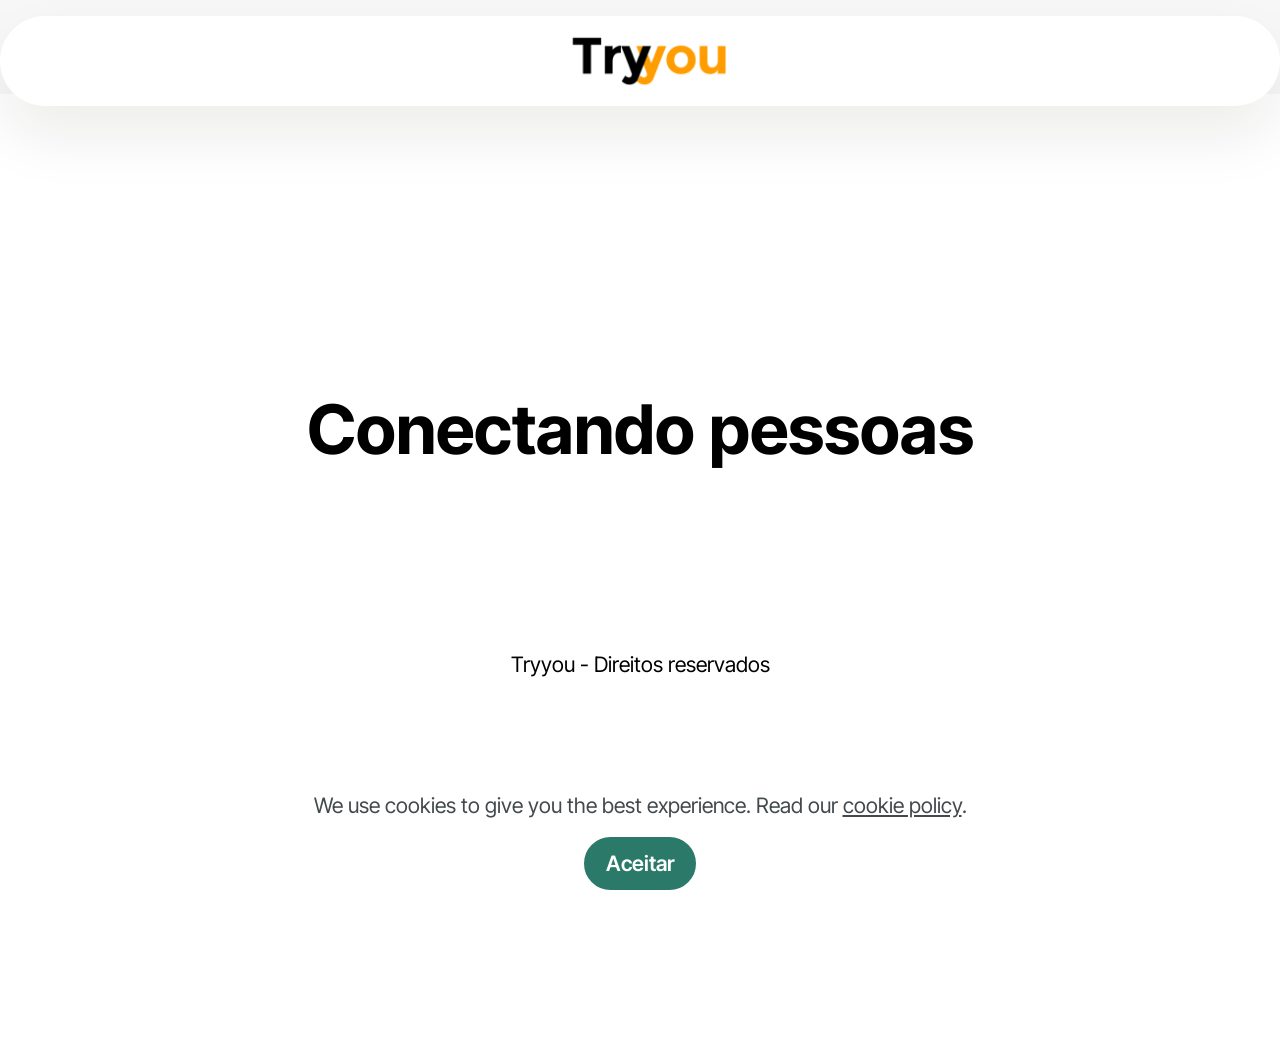
==== commit 69788291: "update-01" ====
--- a/index.html
+++ b/index.html
@@ -6,8 +6,8 @@
   <meta http-equiv="X-UA-Compatible" content="IE=edge">
   <meta name="generator" content="Mobirise v6.1.12, mobirise.com">
   <meta name="viewport" content="width=device-width, initial-scale=1, minimum-scale=1">
-  <link rel="shortcut icon" href="assets/images/tryyou20-20logo1-354x145.png" type="image/x-icon">
-  <meta name="description" content="">
+  <link rel="shortcut icon" href="assets/images/tryyou20-20favicon-128x136.png" type="image/x-icon">
+  <meta name="description" content="pagina principal">
   
   
   <title>Home</title>
@@ -16,10 +16,9 @@
   <link rel="stylesheet" href="assets/animatecss/animate.css">
   <link rel="stylesheet" href="assets/dropdown/css/style.css">
   <link rel="stylesheet" href="assets/theme/css/style.css">
-  <link rel="stylesheet" href="assets/gallery/style.css">
   <link rel="preload" href="https://fonts.googleapis.com/css?family=Inter+Tight:100,200,300,400,500,600,700,800,900,100i,200i,300i,400i,500i,600i,700i,800i,900i&display=swap" as="style" onload="this.onload=null;this.rel='stylesheet'">
   <noscript><link rel="stylesheet" href="https://fonts.googleapis.com/css?family=Inter+Tight:100,200,300,400,500,600,700,800,900,100i,200i,300i,400i,500i,600i,700i,800i,900i&display=swap"></noscript>
-  <link rel="preload" as="style" href="assets/mobirise/css/mbr-additional.css?v=s4wKkx"><link rel="stylesheet" href="assets/mobirise/css/mbr-additional.css?v=s4wKkx" type="text/css">
+  <link rel="preload" as="style" href="assets/mobirise/css/mbr-additional.css?v=p0qhFS"><link rel="stylesheet" href="assets/mobirise/css/mbr-additional.css?v=p0qhFS" type="text/css">
 
   
   
@@ -46,430 +45,6 @@
 	</nav>
 </section>
 
-<section data-bs-version="5.1" class="header5 cid-tJS6uM4N87" id="header05-1">
-	
-
-	
-	
-	<div class="topbg"></div>
-	<div class="align-center container">
-		<div class="row justify-content-center">
-			<div class="col-md-12 col-lg-9">
-				<h1 class="mbr-section-title mbr-fonts-style mb-4 display-1"><strong>Create amazing websites</strong></h1>
-				<p class="mbr-text mbr-fonts-style mb-4 display-7">Click any text to edit or style it. Select text to insert a link.
-<br>Click the blue icon at the top right corner (Block Parameters) of the block to hide/show buttons, text, title, and change the block background. Click the red "+" button at the bottom right corner to add a new block. Use the top left menu to create new pages, sites, and add new themes and extensions.</p>
-				<div class="mbr-section-btn mt-3"><a class="btn btn-primary display-7" href="index.html#form02-6">Start now</a> <a class="btn btn-primary-outline display-7" href="index.html#gallery02-v">Live demo</a></div>
-			</div>
-		</div>
-		<div class="row mt-5 justify-content-center">
-			<div class="col-12 col-lg-12">
-				<img src="assets/images/11.jpg" alt="Mobirise Website Builder" title="">
-			</div>
-		</div>
-	</div>
-</section>
-
-<section data-bs-version="5.1" class="features4 cid-tMlEXTHLbS" id="features04-w">
-	
-	
-	<div class="container">
-		<div class="row justify-content-center">
-			<div class="col-12 content-head">
-				<div class="mbr-section-head mb-5">
-					<h4 class="mbr-section-title mbr-fonts-style align-center mb-0 display-2"><strong>Our Services</strong></h4>
-					<h5 class="mbr-section-subtitle mbr-fonts-style align-center mb-0 mt-4 display-7">Hover over pictures to add more cards or rearrange them with the Tools panel. Add multiple cards by selecting multiple images. You can set the number of columns in Block Parameters.</h5>
-					
-				</div>
-			</div>
-		</div>
-		<div class="row">
-			<div class="item features-image col-12 col-md-6 col-lg-4">
-				<div class="item-wrapper">
-					<div class="item-img">
-						<img src="assets/images/gallery03.jpg" alt="Mobirise Website Builder">
-					</div>
-					<div class="item-content">
-						<h5 class="item-title mbr-fonts-style display-5">
-							<strong>Marketing</strong>
-						</h5>
-						
-						<p class="mbr-text mbr-fonts-style display-7">
-							Service Description. You can show/hide the title, subtitle, text, button in the Block Parameters
-						</p>
-						<div class="mbr-section-btn item-footer"><a href="" class="btn item-btn btn-primary display-7">Learn more</a></div>
-					</div>
-
-				</div>
-			</div>
-			<div class="item features-image col-12 col-md-6 col-lg-4">
-				<div class="item-wrapper">
-					<div class="item-img">
-						<img src="assets/images/gallery05.jpg" alt="Mobirise Website Builder">
-					</div>
-					<div class="item-content">
-						<h5 class="item-title mbr-fonts-style display-5">
-							<strong>Promotion</strong>
-						</h5>
-						
-						<p class="mbr-text mbr-fonts-style display-7">
-							Service Description. You can show/hide the title, subtitle, text, button in the Block Parameters
-						</p>
-						<div class="mbr-section-btn item-footer"><a href="" class="btn item-btn btn-primary display-7">Learn more</a></div>
-					</div>
-				</div>
-			</div>
-			<div class="item features-image col-12 col-md-6 col-lg-4">
-				<div class="item-wrapper">
-					<div class="item-img">
-						<img src="assets/images/gallery02.jpg" alt="Mobirise Website Builder">
-					</div>
-					<div class="item-content">
-						<h5 class="item-title mbr-fonts-style display-5">
-							<strong>Branding</strong>
-						</h5>
-						
-						<p class="mbr-text mbr-fonts-style display-7">
-							Service Description. You can show/hide the title, subtitle, text, button in the Block Parameters<br>
-						</p>
-						<div class="mbr-section-btn item-footer"><a href="" class="btn item-btn btn-primary display-7">Learn more</a></div>
-					</div>
-				</div>
-			</div>
-		</div>
-	</div>
-</section>
-
-<section data-bs-version="5.1" class="gallery1 mbr-gallery cid-tMlDYtQ5fF" id="gallery02-v">
-    
-
-    
-    
-
-    <div class="container-fluid">
-        <div class="row justify-content-center">
-            <div class="col-12 content-head">
-                <div class="mbr-section-head mb-5">
-                    <h3 class="mbr-section-title mbr-fonts-style align-center m-0 display-2"><strong>Gallery with Masonry Grid and Popup Slider</strong></h3>
-                    <h4 class="mbr-section-subtitle mbr-fonts-style align-center mb-0 mt-4 display-7">Use images of different sizes in this gallery. Click on the image to change it. Click on the + (Add Items) button to add multiple pictures at once.</h4>
-                </div>
-            </div>
-        </div>
-        <div class="row mbr-gallery mbr-masonry" data-masonry="{&quot;percentPosition&quot;: true }">
-            <div class="col-12 col-md-6 col-lg-3 item gallery-image">
-                <div class="item-wrapper" data-toggle="modal" data-bs-toggle="modal" data-target="#vld2oQDlY8-modal" data-bs-target="#vld2oQDlY8-modal">
-                    <img class="w-100" src="assets/images/gallery03.jpg" alt="Mobirise Website Builder" data-slide-to="0" data-bs-slide-to="0" data-target="#lb-vld2oQDlY8" data-bs-target="#lb-vld2oQDlY8">
-                    <div class="icon-wrapper">
-                        <span class="mobi-mbri mobi-mbri-search mbr-iconfont mbr-iconfont-btn"></span>
-                    </div>
-                </div>
-                
-            </div>
-            <div class="col-12 col-md-6 col-lg-3 item gallery-image">
-                <div class="item-wrapper" data-toggle="modal" data-bs-toggle="modal" data-target="#vld2oQDlY8-modal" data-bs-target="#vld2oQDlY8-modal">
-                    <img class="w-100" src="assets/images/gallery13.jpg" alt="Mobirise Website Builder" data-slide-to="1" data-bs-slide-to="1" data-target="#lb-vld2oQDlY8" data-bs-target="#lb-vld2oQDlY8">
-                    <div class="icon-wrapper">
-                        <span class="mobi-mbri mobi-mbri-search mbr-iconfont mbr-iconfont-btn"></span>
-                    </div>
-                </div>
-                
-            </div>
-            <div class="col-12 col-md-6 col-lg-3 item gallery-image">
-                <div class="item-wrapper" data-toggle="modal" data-bs-toggle="modal" data-target="#vld2oQDlY8-modal" data-bs-target="#vld2oQDlY8-modal">
-                    <img class="w-100" src="assets/images/gallery10.jpg" alt="Mobirise Website Builder" data-slide-to="2" data-bs-slide-to="2" data-target="#lb-vld2oQDlY8" data-bs-target="#lb-vld2oQDlY8">
-                    <div class="icon-wrapper">
-                        <span class="mobi-mbri mobi-mbri-search mbr-iconfont mbr-iconfont-btn"></span>
-                    </div>
-                </div>
-                
-            </div>
-            <div class="col-12 col-md-6 col-lg-3 item gallery-image">
-                <div class="item-wrapper" data-toggle="modal" data-bs-toggle="modal" data-target="#vld2oQDlY8-modal" data-bs-target="#vld2oQDlY8-modal">
-                    <img class="w-100" src="assets/images/gallery08.jpg" alt="Mobirise Website Builder" data-slide-to="3" data-bs-slide-to="3" data-target="#lb-vld2oQDlY8" data-bs-target="#lb-vld2oQDlY8">
-                    <div class="icon-wrapper">
-                        <span class="mobi-mbri mobi-mbri-search mbr-iconfont mbr-iconfont-btn"></span>
-                    </div>
-                </div>
-                
-            </div>
-            <div class="col-12 col-md-6 col-lg-3 item gallery-image">
-                <div class="item-wrapper" data-toggle="modal" data-bs-toggle="modal" data-target="#vld2oQDlY8-modal" data-bs-target="#vld2oQDlY8-modal">
-                    <img class="w-100" src="assets/images/gallery06.jpg" alt="Mobirise Website Builder" data-slide-to="4" data-bs-slide-to="4" data-target="#lb-vld2oQDlY8" data-bs-target="#lb-vld2oQDlY8">
-                    <div class="icon-wrapper">
-                        <span class="mobi-mbri mobi-mbri-search mbr-iconfont mbr-iconfont-btn"></span>
-                    </div>
-                </div>
-                
-            </div>
-            <div class="col-12 col-md-6 col-lg-3 item gallery-image">
-                <div class="item-wrapper" data-toggle="modal" data-bs-toggle="modal" data-target="#vld2oQDlY8-modal" data-bs-target="#vld2oQDlY8-modal">
-                    <img class="w-100" src="assets/images/gallery02.jpg" alt="Mobirise Website Builder" data-slide-to="5" data-bs-slide-to="5" data-target="#lb-vld2oQDlY8" data-bs-target="#lb-vld2oQDlY8">
-                    <div class="icon-wrapper">
-                        <span class="mobi-mbri mobi-mbri-search mbr-iconfont mbr-iconfont-btn"></span>
-                    </div>
-                </div>
-                
-            </div>
-            <div class="col-12 col-md-6 col-lg-3 item gallery-image">
-                <div class="item-wrapper" data-toggle="modal" data-bs-toggle="modal" data-target="#vld2oQDlY8-modal" data-bs-target="#vld2oQDlY8-modal">
-                    <img class="w-100" src="assets/images/gallery01.jpg" alt="Mobirise Website Builder" data-slide-to="6" data-bs-slide-to="6" data-target="#lb-vld2oQDlY8" data-bs-target="#lb-vld2oQDlY8">
-                    <div class="icon-wrapper">
-                        <span class="mobi-mbri mobi-mbri-search mbr-iconfont mbr-iconfont-btn"></span>
-                    </div>
-                </div>
-                
-            </div>
-        </div>
-
-        <div class="modal mbr-slider" tabindex="-1" role="dialog" aria-hidden="true" id="vld2oQDlY8-modal">
-            <div class="modal-dialog" role="document">
-                <div class="modal-content">
-                    <div class="modal-body">
-                        <div class="carousel slide" id="lb-vld2oQDlY8" data-interval="5000" data-bs-interval="5000">
-                            <div class="carousel-inner">
-                                <div class="carousel-item active">
-                                    <img class="d-block w-100" src="assets/images/gallery03.jpg" alt="Mobirise Website Builder">
-                                </div>
-                                <div class="carousel-item">
-                                    <img class="d-block w-100" src="assets/images/gallery13.jpg" alt="Mobirise Website Builder">
-                                </div>
-                                <div class="carousel-item">
-                                    <img class="d-block w-100" src="assets/images/gallery10.jpg" alt="Mobirise Website Builder">
-                                </div>
-                                <div class="carousel-item">
-                                    <img class="d-block w-100" src="assets/images/gallery08.jpg" alt="Mobirise Website Builder">
-                                </div>
-                                <div class="carousel-item">
-                                    <img class="d-block w-100" src="assets/images/gallery06.jpg" alt="Mobirise Website Builder">
-                                </div>
-                                <div class="carousel-item">
-                                    <img class="d-block w-100" src="assets/images/gallery02.jpg" alt="Mobirise Website Builder">
-                                </div>
-                                <div class="carousel-item">
-                                    <img class="d-block w-100" src="assets/images/gallery01.jpg" alt="Mobirise Website Builder">
-                                </div>
-                            </div>
-                            <ol class="carousel-indicators">
-                                <li data-slide-to="0" data-bs-slide-to="0" class="active" data-target="#lb-vld2oQDlY8" data-bs-target="#lb-vld2oQDlY8"></li>
-                                <li data-slide-to="1" data-bs-slide-to="1" data-target="#lb-vld2oQDlY8" data-bs-target="#lb-vld2oQDlY8"></li>
-                                <li data-slide-to="2" data-bs-slide-to="2" data-target="#lb-vld2oQDlY8" data-bs-target="#lb-vld2oQDlY8"></li>
-                                <li data-slide-to="3" data-bs-slide-to="3" data-target="#lb-vld2oQDlY8" data-bs-target="#lb-vld2oQDlY8"></li>
-                                <li data-slide-to="4" data-bs-slide-to="4" data-target="#lb-vld2oQDlY8" data-bs-target="#lb-vld2oQDlY8"></li>
-                                <li data-slide-to="5" data-bs-slide-to="5" data-target="#lb-vld2oQDlY8" data-bs-target="#lb-vld2oQDlY8"></li>
-                                <li data-slide-to="6" data-bs-slide-to="6" data-target="#lb-vld2oQDlY8" data-bs-target="#lb-vld2oQDlY8"></li>
-                            </ol>
-                            <a role="button" href="" class="close" data-dismiss="modal" data-bs-dismiss="modal" aria-label="Close">
-                            </a>
-                            <a class="carousel-control-prev carousel-control" role="button" data-slide="prev" data-bs-slide="prev" href="#lb-vld2oQDlY8">
-                                <span class="mobi-mbri mobi-mbri-arrow-prev" aria-hidden="true"></span>
-                                <span class="sr-only visually-hidden">Previous</span>
-                            </a>
-                            <a class="carousel-control-next carousel-control" role="button" data-slide="next" data-bs-slide="next" href="#lb-vld2oQDlY8">
-                                <span class="mobi-mbri mobi-mbri-arrow-next" aria-hidden="true"></span>
-                                <span class="sr-only visually-hidden">Next</span>
-                            </a>
-                        </div>
-                    </div>
-                </div>
-            </div>
-        </div>
-    </div>
-</section>
-
-<section data-bs-version="5.1" class="header09 cid-tLAX5BnXkJ" id="header09-q">
-	
-	
-	<div class="container">
-		<div class="row">
-			<div class="content-wrap col-12 col-md-8">
-				<h1 class="mbr-section-title mbr-fonts-style mbr-white mb-4 display-1"><strong>Unlock boundless possibilities</strong></h1>
-				
-				<p class="mbr-fonts-style mbr-text mbr-white mb-4 display-7">
-					Mobirise Free Website Maker is perfect for non-techies and great for pro-coders for fast prototyping and small customers' projects.
-				</p>
-				<div class="mbr-section-btn"><a class="btn btn-white-outline display-7" href="https://mobiri.se">Learn more</a></div>
-			</div>
-		</div>
-	</div>
-</section>
-
-<section data-bs-version="5.1" class="header7 cid-tLeaLmEeFr" id="header07-h">
-  
-
-  
-  
-  
-  <div class="align-center container">
-    <div class="row justify-content-center">
-      <div class="col-md-12 col-lg-9 mb-5">
-        <h1 class="mbr-section-title mbr-fonts-style display-1"><strong>Block with video</strong>
-        </h1>
-        <p class="mbr-text mbr-fonts-style mt-4 display-7">
-          Click on the media content to replace it. In some blocks, you can change media content via Block Parameters.
-        </p>
-        
-      </div>
-    </div>
-
-    <div class="row justify-content-center">
-      <div class="mbr-figure col-12 col-md-12"><iframe class="mbr-embedded-video" src="https://www.youtube.com/embed/sGpPgQeEyOc?rel=0&amp;amp;mute=1&amp;showinfo=0&amp;autoplay=1&amp;loop=1&amp;playlist=sGpPgQeEyOc" width="1280" height="720" frameborder="0" allowfullscreen></iframe></div>
-    </div>
-  </div>
-</section>
-
-<section data-bs-version="5.1" class="header1 cid-tJS9vXDdRK" id="header01-7">
-	
-
-	
-	
-
-	<div class="container">
-		<div class="row justify-content-center">
-			<div class="col-12 col-md-12 col-lg-7 image-wrapper">
-				<img class="w-100" src="assets/images/gallery01.jpg" alt="Mobirise Website Builder">
-			</div>
-			<div class="col-12 col-lg col-md-12">
-				<div class="text-wrapper align-left">
-					<h1 class="mbr-section-title mbr-fonts-style mb-4 display-2"><strong>About us</strong></h1>
-					<p class="mbr-text mbr-fonts-style mb-4 display-7">
-						Most blocks can be used with various types of backgrounds: color, pictures, or videos. It can be set in Block Parameters.&nbsp;You can show/hide the title, subtitle, text, button in the Block Parameters (blue gear icon at the top right corner of the block).&nbsp;</p>
-					<div class="mbr-section-btn mt-3"><a class="btn btn-primary display-7" href="https://mobiri.se">Start now</a></div>
-				</div>
-			</div>
-		</div>
-	</div>
-</section>
-
-<section data-bs-version="5.1" class="features15 cid-tLek7gQhG7" id="features015-m">
-	
-
-	
-	
-	<div class="container">
-		<div class="mbr-section-head mb-5">
-			<h4 class="mbr-section-title mbr-fonts-style align-center mb-0 display-2">
-			  <strong>Why us?</strong></h4>
-			
-		  </div>
-		<div class="row justify-content-center">
-			<div class="item features-without-image col-12 col-lg-4">
-				<div class="item-wrapper">
-					<div class="img-wrapper">
-						<img src="assets/images/shop1.jpg" alt="Mobirise Website Builder">
-					</div>
-					<div class="card-box">
-						<h4 class="card-title mbr-fonts-style mb-3 display-5">
-							<strong>Free</strong></h4>
-						<h5 class="card-text mbr-fonts-style display-7">
-							Mobirise is a free website builder. Mobirise is a free website builder. Mobirise is a free website builder.</h5>
-					</div>
-				</div>
-			</div>
-			<div class="item features-without-image col-12 col-lg-4">
-				<div class="item-wrapper">
-					<div class="img-wrapper">
-						<img src="assets/images/shop2.jpg" alt="Mobirise Website Builder">
-					</div>
-					<div class="card-box">
-						<h4 class="card-title mbr-fonts-style mb-3 display-5">
-							<strong>Easy</strong></h4>
-						<h5 class="card-text mbr-fonts-style display-7">
-							Create landing pages with ease. Create landing pages with ease. Create landing pages with ease.<br><br></h5>
-					</div>
-				</div>
-			</div>
-			<div class="item features-without-image col-12 col-lg-4">
-				<div class="item-wrapper">
-					<div class="img-wrapper">
-						<img src="assets/images/shop3.jpg" alt="Mobirise Website Builder">
-					</div>
-					<div class="card-box">
-						<h4 class="card-title mbr-fonts-style mb-3 display-5">
-							<strong>Beautiful</strong></h4>
-						<h5 class="card-text mbr-fonts-style display-7">
-							Build a website with Mobirise. Build a web page with Mobirise. Create a website with Mobirise.</h5>
-					</div>
-				</div>
-			</div>
-		</div>
-	</div>
-</section>
-
-<section data-bs-version="5.1" class="form5 cid-tJS9pBcTSa" id="form02-6">
-    
-    
-    <div class="container">
-        <div class="mbr-section-head mb-5">
-            <h3 class="mbr-section-title mbr-fonts-style align-center mb-0 display-2">
-                <strong>Contact Form</strong></h3>
-            <h4 class="mbr-section-subtitle mbr-fonts-style align-center mb-0 mt-4 display-7">To change your notification email, click on any form field below.
-<div>The number of submissions is limited to 10 per day without the Form Builder.</div></h4>
-        </div>
-        <div class="row justify-content-center mt-4">
-            <div class="col-lg-8 mx-auto mbr-form" data-form-type="formoid">
-                <form action="https://mobirise.eu/" method="POST" class="mbr-form form-with-styler" data-form-title="Form Name"><input type="hidden" name="email" data-form-email="true" value="5UP6wA7tR48dqIl38uSc+w/5BEEJOBKNOUUwBKcalQwpZsfhLVmrlbgF2Uicf2hmtWvbJF8At42wvybN+fp4obhqd4Ujt7icv/fsFWelUtk8Jjz/AE2kM+A97+rWRs6U">
-                    <div class="row">
-                        <div hidden="hidden" data-form-alert="" class="alert alert-success col-12">Thanks for filling out the form!</div>
-                        <div hidden="hidden" data-form-alert-danger="" class="alert alert-danger col-12">
-                            Oops...! some problem!
-                        </div>
-                    </div>
-                    <div class="dragArea row">
-                        <div class="col-md col-sm-12 form-group mb-3" data-for="name">
-                            <input type="text" name="name" placeholder="Name" data-form-field="name" class="form-control" value="" id="name-form02-6">
-                        </div>
-                        <div class="col-md col-sm-12 form-group mb-3" data-for="email">
-                            <input type="email" name="email" placeholder="Email" data-form-field="email" class="form-control" value="" id="email-form02-6">
-                        </div>
-                        <div class="col-12 form-group mb-3" data-for="phone">
-                            <input type="tel" name="phone" placeholder="Phone" data-form-field="phone" class="form-control" value="" id="phone-form02-6">
-                        </div>
-                        <div class="col-12 form-group mb-3" data-for="textarea">
-                            <textarea name="textarea" placeholder="Message" data-form-field="textarea" class="form-control" id="textarea-form02-6"></textarea>
-                        </div>
-                        <div class="col-lg-12 col-md-12 col-sm-12 align-center mbr-section-btn">
-                            <button type="submit" class="btn btn-primary display-7">Send message</button>
-                        </div>
-                    </div>
-                </form>
-            </div>
-        </div>
-    </div>
-</section>
-
-<section data-bs-version="5.1" class="contacts2 map1 cid-tLdYHD757A" id="contacts02-9">
-
-    
-
-    
-    <div class="container">
-        <div class="mbr-section-head mb-5">
-            <h3 class="mbr-section-title mbr-fonts-style align-center mb-0 display-2">
-                <strong>Contacts</strong>
-            </h3>
-            
-        </div>
-        <div class="row justify-content-center mt-4">
-            <div class="card col-12 col-md-5">
-                <div class="card-wrapper">
-                    <div class="text-wrapper">
-                        <h5 class="cardTitle mbr-fonts-style mb-2 display-5">
-                        <strong>Get in touch</strong></h5>
-                    <ul class="list mbr-fonts-style display-7">
-                        <li class="mbr-text item-wrap"><span style="font-size: 1.4rem;">Phone: </span><a href="tel:+12345678910" class="text-primary" style="font-size: 1.4rem;">0 (800) 123 45 67</a><br></li>
-                        <li class="mbr-text item-wrap">WhatsApp: <a href="https://wa.me/12345678910" class="text-primary">0 (800) 123 45 67</a></li>
-                        <li class="mbr-text item-wrap">Email: <a href="mailto:info@site.com" class="text-primary">info@site.com</a></li><li class="mbr-text item-wrap"><br></li>
-                        <li class="mbr-text item-wrap">Address: </li><li class="mbr-text item-wrap">350 5th Ave, New York, NY 10118</li><li class="mbr-text item-wrap"><span style="font-size: 1.4rem;">Working hours:</span><br></li><li class="mbr-text item-wrap">9:00AM - 6:00PM</li>
-                    </ul>
-                    </div>
-                </div>
-            </div>
-            <div class="map-wrapper col-12 col-md-7">
-                <div class="google-map"><iframe frameborder="0" style="border:0" src="https://www.google.com/maps/embed?pb=!1m14!1m8!1m3!1d6045.3003145248895!2d-73.9884657!3d40.7477229!3m2!1i1024!2i768!4f13.1!3m3!1m2!1s0x89c259a9ac1f1b85%3A0x7e33d1c0e7af3be4!2zMzUwIDV0aCBBdmUsIE5ldyBZb3JrLCBOWSAxMDExOCwg0KHQqNCQ!5e0!3m2!1sru!2sru!4v1689597362021!5m2!1sen!2sen" allowfullscreen=""></iframe></div>
-            </div>
-        </div>
-    </div>
-</section>
-
 <section data-bs-version="5.1" class="footer4 cid-vlcZmvfObU" once="footers" id="footer04-1m">
 
     
@@ -485,9 +60,28 @@
             </div>
         </div>
     </div>
-</section><section class="display-7" style="padding: 0;align-items: center;justify-content: center;flex-wrap: wrap;    align-content: center;display: flex;position: relative;height: 4rem;"><a href="https://mobiri.se/" style="flex: 1 1;height: 4rem;position: absolute;width: 100%;z-index: 1;"><img alt="" style="height: 4rem;" src="[data-uri]"></a><p style="margin: 0;text-align: center;" class="display-7">&#8204;</p><a style="z-index:1" href="https://mobirise.com/builder/no-code-website-builder.html">No Code Website Builder</a></section><script src="assets/bootstrap/js/bootstrap.bundle.min.js"></script>  <script src="assets/smoothscroll/smooth-scroll.js"></script>  <script src="assets/ytplayer/index.js"></script>  <script src="assets/masonry/masonry.pkgd.min.js"></script>  <script src="assets/imagesloaded/imagesloaded.pkgd.min.js"></script>  <script src="assets/dropdown/js/navbar-dropdown.js"></script>  <script src="assets/theme/js/script.js"></script>  <script src="assets/gallery/player.min.js"></script>  <script src="assets/gallery/script.js"></script>  <script src="assets/formoid/formoid.min.js"></script>  
+</section>
+
+<section data-bs-version="5.1" class="header19 cid-vld6cycM3A mbr-fullscreen" id="header19-1n">
+  
+
   
   
-  <input name="animation" type="hidden">
+  <div class="container">
+    <div class="row">
+      <div class="content-wrap col-12 col-md-8">
+        <h1 class="mbr-section-title mbr-fonts-style mb-4 display-1"><strong>Conectando pessoas</strong><br><br><strong><br></strong></h1>
+        
+        
+        <p class="mbr-fonts-style mbr-description mt-4 display-7">
+          Tryyou - Direitos reservados</p>
+      </div>
+    </div>
+  </div>
+</section><section class="display-7" style="padding: 0;align-items: center;justify-content: center;flex-wrap: wrap;    align-content: center;display: flex;position: relative;height: 4rem;"><a href="https://mobiri.se/" style="flex: 1 1;height: 4rem;position: absolute;width: 100%;z-index: 1;"><img alt="" style="height: 4rem;" src="[data-uri]"></a><p style="margin: 0;text-align: center;" class="display-7">&#8204;</p><a style="z-index:1" href="https://mobirise.com/html-builder.html">HTML Builder</a></section><script src="assets/bootstrap/js/bootstrap.bundle.min.js"></script>  <script src="assets/web/assets/cookies-alert-plugin/cookies-alert-core.js"></script>  <script src="assets/web/assets/cookies-alert-plugin/cookies-alert-script.js"></script>  <script src="assets/smoothscroll/smooth-scroll.js"></script>  <script src="assets/ytplayer/index.js"></script>  <script src="assets/dropdown/js/navbar-dropdown.js"></script>  <script src="assets/theme/js/script.js"></script>  
+  
+  
+<input name="cookieData" type="hidden" data-cookie-cookiesAlertType='false' data-cookie-customDialogSelector='null' data-cookie-colorText='#424a4d' data-cookie-colorBg='rgb(255, 255, 255)' data-cookie-opacityOverlay='0' data-cookie-bgOpacity='100' data-cookie-textButton='Aceitar' data-cookie-rejectText='REJECT' data-cookie-colorButton='#2b7a69' data-cookie-rejectColor='#ffffff' data-cookie-colorLink='#424a4d' data-cookie-underlineLink='true' data-cookie-text="We use cookies to give you the best experience. Read our <a href='privacy.html'>cookie policy</a>.">
+    <input name="animation" type="hidden">
   </body>
 </html>
--- a/assets/mobirise/css/mbr-additional.css
+++ b/assets/mobirise/css/mbr-additional.css
@@ -778,645 +778,6 @@
   outline: red solid 2px !important;
   outline-offset: 2px !important;
   transition: outline 0.2s ease-in-out;
-}
-.cid-tJS6uM4N87 {
-  padding-top: 12rem;
-  padding-bottom: 2rem;
-  background-color: #edefeb;
-}
-.cid-tJS6uM4N87 .mbr-fallback-image.disabled {
-  display: none;
-}
-.cid-tJS6uM4N87 .mbr-fallback-image {
-  display: block;
-  background-size: cover;
-  background-position: center center;
-  width: 100%;
-  height: 100%;
-  position: absolute;
-  bottom: 0;
-}
-.cid-tJS6uM4N87 .topbg {
-  position: absolute;
-  bottom: 0;
-  left: 0;
-  width: 100%;
-  height: 30%;
-  background: #2b7a69;
-}
-.cid-tJS6uM4N87 .mbr-section-title {
-  color: #000000;
-}
-.cid-tJS6uM4N87 .mbr-text,
-.cid-tJS6uM4N87 .mbr-section-btn {
-  color: #000000;
-}
-.cid-tMlEXTHLbS {
-  padding-top: 4rem;
-  padding-bottom: 6rem;
-  background-color: #2b7a69;
-}
-.cid-tMlEXTHLbS img,
-.cid-tMlEXTHLbS .item-img {
-  width: 100%;
-  height: 100%;
-  height: 300px;
-  object-fit: cover;
-}
-.cid-tMlEXTHLbS .item:focus,
-.cid-tMlEXTHLbS span:focus {
-  outline: none;
-}
-.cid-tMlEXTHLbS .item {
-  margin-bottom: 2rem;
-}
-@media (max-width: 767px) {
-  .cid-tMlEXTHLbS .item {
-    margin-bottom: 1rem;
-  }
-}
-.cid-tMlEXTHLbS .item-content {
-  margin-top: 2rem;
-  padding: 0 2.25rem 2.25rem;
-  display: flex;
-  flex-direction: column;
-  height: 100%;
-}
-@media (max-width: 767px) {
-  .cid-tMlEXTHLbS .item-content {
-    padding: 0 2rem 1.5rem;
-    margin-top: 1rem;
-  }
-}
-.cid-tMlEXTHLbS .item-wrapper {
-  position: relative;
-  background: #ffffff;
-  height: 100%;
-  display: flex;
-  flex-flow: column nowrap;
-}
-.cid-tMlEXTHLbS .item-wrapper .item-footer {
-  margin-top: auto;
-}
-.cid-tMlEXTHLbS .mbr-section-title {
-  color: #ffffff;
-  text-align: center;
-}
-.cid-tMlEXTHLbS .item-title {
-  text-align: left;
-}
-.cid-tMlEXTHLbS .item-subtitle {
-  text-align: left;
-}
-.cid-tMlEXTHLbS .mbr-text,
-.cid-tMlEXTHLbS .item .mbr-section-btn {
-  text-align: left;
-}
-.cid-tMlEXTHLbS .content-head {
-  max-width: 800px;
-}
-.cid-tMlEXTHLbS .mbr-section-subtitle,
-.cid-tMlEXTHLbS .mbr-section-head .mbr-section-btn {
-  color: #ffffff;
-  text-align: center;
-}
-.cid-tMlDYtQ5fF {
-  padding-top: 6rem;
-  padding-bottom: 6rem;
-  background-color: #edefeb;
-}
-.cid-tMlDYtQ5fF .mbr-fallback-image.disabled {
-  display: none;
-}
-.cid-tMlDYtQ5fF .mbr-fallback-image {
-  display: block;
-  background-size: cover;
-  background-position: center center;
-  width: 100%;
-  height: 100%;
-  position: absolute;
-  top: 0;
-}
-.cid-tMlDYtQ5fF .item {
-  margin-bottom: 2rem;
-}
-@media (max-width: 767px) {
-  .cid-tMlDYtQ5fF .item {
-    margin-bottom: 1rem;
-  }
-}
-.cid-tMlDYtQ5fF .item-wrapper {
-  position: relative;
-}
-.cid-tMlDYtQ5fF .item-wrapper .icon-wrapper {
-  pointer-events: none;
-  position: absolute;
-  width: 60px;
-  height: 60px;
-  font-size: 22px;
-  left: 50%;
-  top: 50%;
-  display: flex;
-  align-items: center;
-  justify-content: center;
-  border: 2px solid transparent;
-  border-radius: 50%;
-  opacity: 0;
-  color: #464845 !important;
-  transform: translateX(-50%) translateY(-50%);
-  background-color: #edefea !important;
-  transition: 0.2s;
-}
-.cid-tMlDYtQ5fF .item-wrapper:hover .icon-wrapper {
-  opacity: 1;
-}
-.cid-tMlDYtQ5fF .carousel-control,
-.cid-tMlDYtQ5fF .close {
-  background: #1b1b1b;
-}
-.cid-tMlDYtQ5fF .carousel-control-prev {
-  margin-left: 2.5rem;
-}
-.cid-tMlDYtQ5fF .carousel-control-prev span {
-  margin-right: 5px;
-}
-.cid-tMlDYtQ5fF .carousel-control-next {
-  margin-right: 2.5rem;
-}
-.cid-tMlDYtQ5fF .carousel-control-next span {
-  margin-left: 5px;
-}
-.cid-tMlDYtQ5fF .close {
-  position: fixed;
-  opacity: 0.5;
-  font-size: 22px;
-  font-weight: 300;
-  width: 60px;
-  height: 60px;
-  border-radius: 50%;
-  color: #fff;
-  top: 2.5rem;
-  right: 2.5rem;
-  border: 2px solid #fff;
-  text-shadow: none;
-  z-index: 5;
-  transition: opacity 0.3s ease;
-  font-family: 'Moririse2';
-  align-items: center;
-  justify-content: center;
-  display: flex;
-}
-.cid-tMlDYtQ5fF .close::before {
-  content: '\e91a';
-}
-.cid-tMlDYtQ5fF .close:hover {
-  opacity: 1;
-  background: #000;
-  color: #fff;
-}
-.cid-tMlDYtQ5fF .carousel-control {
-  display: flex;
-  top: 50%;
-  width: 60px;
-  height: 60px;
-  margin-top: -1.5rem;
-  font-size: 22px;
-  background-color: rgba(0, 0, 0, 0.5);
-  border: 2px solid #fff;
-  border-radius: 50%;
-  transition: all 0.3s;
-}
-.cid-tMlDYtQ5fF .carousel-control.carousel-control-prev {
-  left: 0;
-  margin-left: 2.5rem;
-}
-.cid-tMlDYtQ5fF .carousel-control.carousel-control-next {
-  right: 0;
-  margin-right: 2.5rem;
-}
-@media (max-width: 767px) {
-  .cid-tMlDYtQ5fF .carousel-control {
-    top: auto;
-    bottom: 1rem;
-  }
-}
-.cid-tMlDYtQ5fF .carousel-indicators {
-  position: absolute;
-  bottom: 0;
-  margin-bottom: 3px;
-}
-.cid-tMlDYtQ5fF .carousel-indicators li {
-  max-width: 15px;
-  height: 15px;
-  width: 15px;
-  max-height: 15px;
-  margin: 3px;
-  background-color: rgba(0, 0, 0, 0.5);
-  border: 2px solid #fff;
-  border-radius: 50%;
-  opacity: 0.5;
-  transition: all 0.3s;
-}
-.cid-tMlDYtQ5fF .carousel-indicators li.active,
-.cid-tMlDYtQ5fF .carousel-indicators li:hover {
-  opacity: 0.9;
-}
-.cid-tMlDYtQ5fF .carousel-indicators li::after,
-.cid-tMlDYtQ5fF .carousel-indicators li::before {
-  content: none;
-}
-.cid-tMlDYtQ5fF .carousel-indicators.ie-fix {
-  left: 50%;
-  display: block;
-  width: 60%;
-  margin-left: -30%;
-  text-align: center;
-}
-@media (max-width: 768px) {
-  .cid-tMlDYtQ5fF .carousel-indicators {
-    display: none !important;
-  }
-}
-@media (max-width: 991px) {
-  .cid-tMlDYtQ5fF .carousel-indicators {
-    margin-bottom: 3.625rem !important;
-    padding-left: 2.5rem;
-    padding-right: 2.5rem;
-  }
-}
-@media (max-width: 767px) {
-  .cid-tMlDYtQ5fF .carousel-indicators {
-    display: none;
-  }
-}
-.cid-tMlDYtQ5fF .carousel-inner {
-  display: flex;
-  align-items: center;
-}
-.cid-tMlDYtQ5fF .carousel-inner > .active {
-  display: block;
-}
-.cid-tMlDYtQ5fF .carousel-control.left {
-  left: 0;
-  margin-left: 2.5rem;
-}
-.cid-tMlDYtQ5fF .carousel-control.right {
-  right: 0;
-  margin-right: 2.5rem;
-}
-.cid-tMlDYtQ5fF .carousel-control:hover {
-  background: #1b1b1b;
-  color: #fff;
-  opacity: 1;
-}
-@media (max-width: 768px) {
-  .cid-tMlDYtQ5fF .carousel-control,
-  .cid-tMlDYtQ5fF .carousel-indicators,
-  .cid-tMlDYtQ5fF .modal .close {
-    position: fixed;
-  }
-}
-@media (max-width: 767px) {
-  .cid-tMlDYtQ5fF .mbr-slider .carousel-control {
-    top: auto;
-    bottom: 20px;
-  }
-  .cid-tMlDYtQ5fF .mbr-slider > .container .carousel-control {
-    margin-bottom: 0;
-  }
-}
-.cid-tMlDYtQ5fF .carousel-indicators .active,
-.cid-tMlDYtQ5fF .carousel-indicators li {
-  width: 7px;
-  height: 7px;
-  margin: 3px;
-  background: #000000;
-  opacity: 0.5;
-  border: 4px solid #000000;
-}
-.cid-tMlDYtQ5fF .carousel-indicators .active {
-  background: #fff;
-}
-.cid-tMlDYtQ5fF .carousel-indicators li {
-  max-width: 15px;
-  max-height: 15px;
-  border-radius: 50%;
-}
-.cid-tMlDYtQ5fF .modal {
-  padding-left: 0 !important;
-  position: fixed;
-  overflow: hidden;
-  padding-right: 0 !important;
-}
-.cid-tMlDYtQ5fF .modal-dialog {
-  margin: 0 auto;
-  max-width: 100%;
-  padding-left: 1rem;
-  padding-right: 1rem;
-}
-.cid-tMlDYtQ5fF .modal-content {
-  border-radius: 0;
-  border: none;
-  background: transparent;
-}
-.cid-tMlDYtQ5fF .modal-body {
-  padding: 0;
-  display: flex;
-  align-items: center;
-}
-.cid-tMlDYtQ5fF .modal-body img {
-  width: 100%;
-  object-fit: contain;
-  max-height: calc(100vh - 1.75rem);
-}
-.cid-tMlDYtQ5fF .carousel {
-  width: 100%;
-}
-.cid-tMlDYtQ5fF .modal-backdrop.in {
-  opacity: 0.8;
-}
-.cid-tMlDYtQ5fF .modal.fade .modal-dialog {
-  transition: margin-top 0.3s ease-out;
-}
-.cid-tMlDYtQ5fF .modal.fade .modal-dialog,
-.cid-tMlDYtQ5fF .modal.in .modal-dialog {
-  transform: none;
-}
-.cid-tMlDYtQ5fF .mbr-gallery .item-wrapper {
-  cursor: pointer;
-}
-.cid-tMlDYtQ5fF .content-head {
-  max-width: 800px;
-}
-.cid-tMlDYtQ5fF H3 {
-  text-align: center;
-}
-.cid-tMlDYtQ5fF H4 {
-  text-align: center;
-}
-.cid-tLAX5BnXkJ {
-  display: flex;
-  padding-top: 90px;
-  padding-bottom: 90px;
-  background-color: #086784;
-}
-@media (min-width: 768px) {
-  .cid-tLAX5BnXkJ {
-    align-items: center;
-  }
-  .cid-tLAX5BnXkJ .row {
-    justify-content: center;
-  }
-}
-@media (max-width: 991px) and (min-width: 768px) {
-  .cid-tLAX5BnXkJ .content-wrap {
-    min-width: 50%;
-  }
-}
-@media (max-width: 767px) {
-  .cid-tLAX5BnXkJ {
-    -webkit-align-items: center;
-    align-items: center;
-  }
-  .cid-tLAX5BnXkJ .mbr-row {
-    -webkit-justify-content: center;
-    justify-content: center;
-  }
-  .cid-tLAX5BnXkJ .content-wrap {
-    width: 100%;
-  }
-}
-.cid-tLAX5BnXkJ .mbr-section-title {
-  text-align: center;
-}
-.cid-tLAX5BnXkJ .mbr-text,
-.cid-tLAX5BnXkJ .mbr-section-btn {
-  text-align: center;
-}
-.cid-tLeaLmEeFr {
-  padding-top: 6rem;
-  padding-bottom: 6rem;
-  background-color: #edefeb;
-}
-.cid-tLeaLmEeFr .mbr-fallback-image.disabled {
-  display: none;
-}
-.cid-tLeaLmEeFr .mbr-fallback-image {
-  display: block;
-  background-size: cover;
-  background-position: center center;
-  width: 100%;
-  height: 100%;
-  position: absolute;
-  bottom: 0;
-}
-.cid-tLeaLmEeFr .topbg {
-  position: absolute;
-  bottom: 0;
-  left: 0;
-  width: 100%;
-  height: 30%;
-  background: #edefeb;
-}
-.cid-tLeaLmEeFr .mbr-section-title {
-  color: #000000;
-  text-align: center;
-}
-.cid-tLeaLmEeFr .mbr-text,
-.cid-tLeaLmEeFr .mbr-section-btn {
-  color: #000000;
-}
-.cid-tLeaLmEeFr .media-content,
-.cid-tLeaLmEeFr .mbr-figure {
-  align-self: center;
-}
-.cid-tLeaLmEeFr .mbr-figure iframe {
-  width: 100%;
-  overflow: hidden;
-}
-.cid-tLeaLmEeFr .app-video-wrapper {
-  background: transparent;
-}
-.cid-tJS9vXDdRK {
-  padding-top: 6rem;
-  padding-bottom: 6rem;
-  background-color: #ffffff;
-}
-.cid-tJS9vXDdRK .mbr-fallback-image.disabled {
-  display: none;
-}
-.cid-tJS9vXDdRK .mbr-fallback-image {
-  display: block;
-  background-size: cover;
-  background-position: center center;
-  width: 100%;
-  height: 100%;
-  position: absolute;
-  top: 0;
-}
-@media (max-width: 991px) {
-  .cid-tJS9vXDdRK .image-wrapper {
-    margin-bottom: 1rem;
-  }
-}
-.cid-tJS9vXDdRK .row {
-  flex-direction: row-reverse;
-}
-.cid-tJS9vXDdRK .row {
-  align-items: center;
-}
-@media (max-width: 991px) {
-  .cid-tJS9vXDdRK .image-wrapper {
-    padding: 1rem;
-  }
-}
-@media (min-width: 992px) {
-  .cid-tJS9vXDdRK .text-wrapper {
-    padding: 0 2rem;
-  }
-}
-.cid-tJS9vXDdRK .mbr-section-title {
-  color: #000000;
-}
-.cid-tJS9vXDdRK .mbr-text,
-.cid-tJS9vXDdRK .mbr-section-btn {
-  color: #232323;
-}
-.cid-tLek7gQhG7 {
-  padding-top: 6rem;
-  padding-bottom: 6rem;
-  background-color: #f7f7f7;
-}
-.cid-tLek7gQhG7 .mbr-fallback-image.disabled {
-  display: none;
-}
-.cid-tLek7gQhG7 .mbr-fallback-image {
-  display: block;
-  background-size: cover;
-  background-position: center center;
-  width: 100%;
-  height: 100%;
-  position: absolute;
-  top: 0;
-}
-.cid-tLek7gQhG7 .item-wrapper {
-  display: flex;
-  margin-bottom: 2rem;
-}
-@media (max-width: 767px) {
-  .cid-tLek7gQhG7 .item-wrapper {
-    margin-bottom: 1rem;
-  }
-}
-.cid-tLek7gQhG7 .img-wrapper {
-  width: 10rem;
-  padding-right: 2rem;
-}
-.cid-tLek7gQhG7 .card-text {
-  color: #232323;
-}
-.cid-tJS9pBcTSa {
-  padding-top: 6rem;
-  padding-bottom: 6rem;
-  background-color: #ffffff;
-}
-.cid-tJS9pBcTSa .mbr-overlay {
-  background-color: #ffffff;
-  opacity: 0.4;
-}
-.cid-tJS9pBcTSa form .mbr-section-btn {
-  text-align: center;
-  width: 100%;
-}
-.cid-tJS9pBcTSa form .mbr-section-btn .btn {
-  display: inline-flex;
-}
-@media (max-width: 991px) {
-  .cid-tJS9pBcTSa form .mbr-section-btn .btn {
-    width: 100%;
-  }
-}
-.cid-tLdYHD757A {
-  padding-top: 6rem;
-  padding-bottom: 6rem;
-  background: #f7f7f7;
-}
-.cid-tLdYHD757A .mbr-fallback-image.disabled {
-  display: none;
-}
-.cid-tLdYHD757A .mbr-fallback-image {
-  display: block;
-  background-size: cover;
-  background-position: center center;
-  width: 100%;
-  height: 100%;
-  position: absolute;
-  top: 0;
-}
-@media (max-width: 767px) {
-  .cid-tLdYHD757A .row {
-    text-align: center;
-  }
-  .cid-tLdYHD757A .row .map-wrapper {
-    margin-top: 1rem;
-  }
-}
-.cid-tLdYHD757A .google-map {
-  height: 100%;
-  position: relative;
-}
-.cid-tLdYHD757A .google-map iframe {
-  height: 100%;
-  width: 100%;
-}
-@media (max-width: 767px) {
-  .cid-tLdYHD757A .google-map iframe {
-    min-height: 350px;
-  }
-}
-.cid-tLdYHD757A .google-map [data-state-details] {
-  color: #6b6763;
-  height: 1.5em;
-  margin-top: -0.75em;
-  padding-left: 1.25rem;
-  padding-right: 1.25rem;
-  position: absolute;
-  text-align: center;
-  top: 50%;
-  width: 100%;
-}
-.cid-tLdYHD757A .google-map[data-state] {
-  background: #e9e5dc;
-}
-.cid-tLdYHD757A .google-map[data-state="loading"] [data-state-details] {
-  display: none;
-}
-.cid-tLdYHD757A .card-wrapper {
-  background: #ffffff;
-}
-@media (max-width: 767px) {
-  .cid-tLdYHD757A .card-wrapper {
-    padding: 2rem 1.5rem;
-  }
-}
-@media (min-width: 768px) {
-  .cid-tLdYHD757A .card-wrapper {
-    padding: 2.25rem;
-  }
-}
-.cid-tLdYHD757A .text-wrapper {
-  padding: 0 1rem;
-}
-@media (max-width: 767px) {
-  .cid-tLdYHD757A .cardTitle,
-  .cid-tLdYHD757A .item-wrap {
-    text-align: center;
-  }
-}
-.cid-tLdYHD757A ul {
-  list-style-type: none;
-  padding: 0;
-  margin: 0;
 }
 .cid-vlcYNaEz5j {
   z-index: 1000;
@@ -1997,642 +1358,54 @@
 .cid-vlcZmvfObU .media-container-row .mbr-text {
   color: #000000;
 }
-.cid-vlcYNaEz5j {
-  z-index: 1000;
-  width: 100%;
-}
-.cid-vlcYNaEz5j .dropdown-item:before {
-  font-family: Moririse2 !important;
-  content: "\e966";
-  display: inline-block;
-  width: 0;
-  position: absolute;
-  left: 1rem;
-  top: 0.5rem;
-  margin-right: 0.5rem;
-  line-height: 1;
-  font-size: inherit;
-  vertical-align: middle;
-  text-align: center;
-  overflow: hidden;
-  transform: scale(0, 1);
-  transition: all 0.25s ease-in-out;
+.cid-vld6cycM3A {
+  display: flex;
+  background-color: #ffffff;
+}
+.cid-vld6cycM3A .content-wrap {
+  padding: 5rem 1rem;
+}
+@media (min-width: 992px) {
+  .cid-vld6cycM3A .content-wrap {
+    padding: 5rem 3rem;
+  }
+}
+@media (min-width: 768px) {
+  .cid-vld6cycM3A {
+    align-items: center;
+  }
+  .cid-vld6cycM3A .row {
+    justify-content: center;
+  }
+}
+@media (max-width: 991px) and (min-width: 768px) {
+  .cid-vld6cycM3A .content-wrap {
+    min-width: 50%;
+  }
 }
 @media (max-width: 767px) {
-  .cid-vlcYNaEz5j .navbar-toggler {
-    transform: scale(0.8);
-  }
-}
-.cid-vlcYNaEz5j .navbar-nav {
-  margin: auto;
-  margin-left: 0;
-}
-@media (min-width: 992px) {
-  .cid-vlcYNaEz5j .navbar-nav {
-    max-width: 45%;
-  }
-}
-.cid-vlcYNaEz5j .navbar-nav .nav-item {
-  padding: 0 !important;
-  transition: .3s all !important;
-}
-.cid-vlcYNaEz5j .navbar-nav .nav-item .nav-link {
-  padding: 16px !important;
-  margin: 0 !important;
-  border-radius: 1rem !important;
-  transition: .3s all !important;
-}
-.cid-vlcYNaEz5j .navbar-nav .nav-item .nav-link:hover {
-  background-color: rgba(27, 31, 10, 0.06);
-}
-.cid-vlcYNaEz5j .navbar-nav .open .nav-link::after {
-  transform: rotate(180deg);
-}
-@media (min-width: 992px) {
-  .cid-vlcYNaEz5j .navbar-nav .open .nav-link::before {
-    content: "";
-    width: 100%;
-    height: 20px;
-    top: 100%;
-    background: transparent;
-    position: absolute;
-  }
-}
-.cid-vlcYNaEz5j .navbar-nav .dropdown-item {
-  padding: 12px !important;
-  border-radius: 0.5rem !important;
-  margin: 0 8px !important;
-  transition: .3s all !important;
-}
-.cid-vlcYNaEz5j .navbar-nav .dropdown-item:hover {
-  background-color: rgba(27, 31, 10, 0.06);
-}
-@media (min-width: 992px) {
-  .cid-vlcYNaEz5j .navbar-nav {
-    padding-left: 1.5rem;
-  }
-}
-.cid-vlcYNaEz5j .navbar-logo {
-  padding-left: 1rem;
-  margin: 0 !important;
-}
-@media (min-width: 992px) {
-  .cid-vlcYNaEz5j .navbar-logo {
-    position: absolute;
-    left: 50%;
-    top: 50%;
-    transform: translate(-50%, -50%);
-  }
-}
-@media (max-width: 767px) {
-  .cid-vlcYNaEz5j .navbar-logo {
-    padding-left: 1rem;
-  }
-}
-.cid-vlcYNaEz5j .navbar-brand {
-  flex-shrink: 0;
-  align-items: center;
-  margin-right: 0;
-  padding: 10px 0;
-  transition: all 0.3s;
-  word-break: break-word;
-  z-index: 1;
-}
-.cid-vlcYNaEz5j .navbar-brand img {
-  max-width: 100%;
-  max-height: 100%;
-  border-radius: 0px !important;
-}
-.cid-vlcYNaEz5j .navbar-brand .navbar-caption {
-  line-height: inherit !important;
-}
-.cid-vlcYNaEz5j .navbar-brand .navbar-logo a {
-  outline: none;
-}
-.cid-vlcYNaEz5j .nav-link {
-  width: fit-content;
-  position: relative;
-}
-.cid-vlcYNaEz5j .navbar-caption {
-  padding-left: 2rem;
-  padding-right: .5rem;
-}
-@media (max-width: 767px) {
-  .cid-vlcYNaEz5j .navbar-caption {
-    padding-left: 1rem;
-  }
-}
-@media (max-width: 767px) {
-  .cid-vlcYNaEz5j .nav-dropdown {
-    padding-bottom: 0.5rem;
-  }
-}
-.cid-vlcYNaEz5j .nav-dropdown .link.dropdown-toggle::after {
-  margin-left: 0.5rem;
-  margin-top: 0.2rem;
-  transition: .3s all;
-}
-.cid-vlcYNaEz5j .container {
-  display: flex;
-  height: 90px;
-  position: relative;
-  padding: 0.5rem 0.6rem;
-  flex-wrap: nowrap;
-  left: 0;
-  right: 0;
-  -webkit-box-pack: justify;
-  -ms-flex-pack: justify;
-  justify-content: flex-end;
-  -webkit-box-align: center;
-  -webkit-align-items: center;
-  -ms-flex-align: center;
-  align-items: center;
-  border-radius: 100vw;
-  margin-top: 1rem;
-  background-color: #ffffff;
-  box-shadow: 0 30px 60px 0 rgba(27, 31, 10, 0.08);
-}
-@media (max-width: 992px) {
-  .cid-vlcYNaEz5j .container {
-    padding-right: 2rem;
-  }
-}
-@media (max-width: 767px) {
-  .cid-vlcYNaEz5j .container {
-    width: 95%;
-    height: 56px !important;
-    padding-right: 1rem;
-    margin-top: 0rem;
-  }
-}
-.cid-vlcYNaEz5j .iconfont-wrapper {
-  color: #000000 !important;
-  font-size: 1.5rem;
-  padding-right: 0.5rem;
-}
-.cid-vlcYNaEz5j .dropdown-menu {
-  flex-wrap: wrap;
-  flex-direction: column;
-  max-width: 100%;
-  padding: 12px 4px !important;
-  border-radius: 1.5rem;
-  transition: .3s all !important;
-  min-width: auto;
-  background: #ffffff;
-}
-.cid-vlcYNaEz5j .nav-item:focus,
-.cid-vlcYNaEz5j .nav-link:focus {
-  outline: none;
-}
-.cid-vlcYNaEz5j .dropdown .dropdown-menu .dropdown-item {
-  width: auto;
-  transition: all 0.25s ease-in-out;
-}
-.cid-vlcYNaEz5j .dropdown .dropdown-menu .dropdown-item::after {
-  right: 0.5rem;
-}
-.cid-vlcYNaEz5j .dropdown .dropdown-menu .dropdown-item .mbr-iconfont {
-  margin-right: 0.5rem;
-  vertical-align: sub;
-}
-.cid-vlcYNaEz5j .dropdown .dropdown-menu .dropdown-item .mbr-iconfont:before {
-  display: inline-block;
-  transform: scale(1, 1);
-  transition: all 0.25s ease-in-out;
-}
-.cid-vlcYNaEz5j .collapsed .dropdown-menu .dropdown-item:before {
-  display: none;
-}
-.cid-vlcYNaEz5j .collapsed .dropdown .dropdown-menu .dropdown-item {
-  padding: 0.235em 1.5em 0.235em 1.5em !important;
-  transition: none;
-  margin: 0 !important;
-}
-.cid-vlcYNaEz5j .navbar {
-  min-height: 90px;
-  transition: all 0.3s;
-  border-bottom: 1px solid transparent;
-  background: transparent !important;
-  padding: 0 !important;
-  border: none !important;
-  box-shadow: none !important;
-  border-radius: 0 !important;
-}
-.cid-vlcYNaEz5j .navbar.opened {
-  transition: all 0.3s;
-}
-.cid-vlcYNaEz5j .navbar .dropdown-item {
-  padding: 0.5rem 1.8rem;
-}
-.cid-vlcYNaEz5j .navbar .navbar-logo img {
-  width: auto;
-}
-.cid-vlcYNaEz5j .navbar .navbar-collapse {
-  justify-content: flex-end;
-}
-.cid-vlcYNaEz5j .navbar.collapsed {
-  justify-content: center;
-}
-.cid-vlcYNaEz5j .navbar.collapsed .nav-item .nav-link::before {
-  display: none;
-}
-.cid-vlcYNaEz5j .navbar.collapsed.opened .dropdown-menu {
-  top: 0;
-}
-@media (min-width: 992px) {
-  .cid-vlcYNaEz5j .navbar.collapsed.opened:not(.navbar-short) .navbar-collapse {
-    max-height: calc(98.5vh - 4rem);
-  }
-}
-.cid-vlcYNaEz5j .navbar.collapsed .dropdown-menu .dropdown-submenu {
-  left: 0 !important;
-}
-.cid-vlcYNaEz5j .navbar.collapsed .dropdown-menu .dropdown-item:after {
-  right: auto;
-}
-.cid-vlcYNaEz5j .navbar.collapsed .dropdown-menu .dropdown-toggle[data-toggle="dropdown-submenu"]:after {
-  margin-left: 0.5rem;
-  margin-top: 0.2rem;
-  border-top: 0.35em solid;
-  border-right: 0.35em solid transparent;
-  border-left: 0.35em solid transparent;
-  border-bottom: 0;
-  top: 41%;
-}
-.cid-vlcYNaEz5j .navbar.collapsed ul.navbar-nav li {
-  margin: auto;
-}
-.cid-vlcYNaEz5j .navbar.collapsed .dropdown-menu .dropdown-item {
-  padding: 0.25rem 1.5rem;
-  text-align: center;
-}
-.cid-vlcYNaEz5j .navbar.collapsed .icons-menu {
-  padding-left: 0;
-  padding-right: 0;
-  padding-top: 0.5rem;
-  padding-bottom: 0.5rem;
-}
-@media (max-width: 767px) {
-  .cid-vlcYNaEz5j .navbar {
-    min-height: 72px;
-  }
-  .cid-vlcYNaEz5j .navbar .navbar-logo img {
-    height: 2rem !important;
-  }
-}
-@media (max-width: 991px) {
-  .cid-vlcYNaEz5j .navbar .nav-item .nav-link::before {
-    display: none;
-  }
-  .cid-vlcYNaEz5j .navbar.opened .dropdown-menu {
-    top: 0;
-  }
-  .cid-vlcYNaEz5j .navbar .dropdown-menu .dropdown-submenu {
-    left: 0 !important;
-  }
-  .cid-vlcYNaEz5j .navbar .dropdown-menu .dropdown-item:after {
-    right: auto;
-  }
-  .cid-vlcYNaEz5j .navbar .dropdown-menu .dropdown-toggle[data-toggle="dropdown-submenu"]:after {
-    margin-left: 0.5rem;
-    margin-top: 0.2rem;
-    border-top: 0.35em solid;
-    border-right: 0.35em solid transparent;
-    border-left: 0.35em solid transparent;
-    border-bottom: 0;
-    top: 40%;
-  }
-  .cid-vlcYNaEz5j .navbar .dropdown-menu .dropdown-item {
-    padding: 0.25rem 1.5rem !important;
-    text-align: center;
-  }
-  .cid-vlcYNaEz5j .navbar .navbar-brand {
-    flex-shrink: initial;
-    flex-basis: auto;
-    word-break: break-word;
-    padding-right: 10px;
-  }
-  .cid-vlcYNaEz5j .navbar .navbar-toggler {
-    flex-basis: auto;
-  }
-  .cid-vlcYNaEz5j .navbar .icons-menu {
-    padding-left: 0;
-    padding-top: 0.5rem;
-    padding-bottom: 0.5rem;
-  }
-}
-.cid-vlcYNaEz5j .navbar.navbar-short .navbar-logo img {
-  height: 2rem;
-}
-.cid-vlcYNaEz5j .dropdown-item.active,
-.cid-vlcYNaEz5j .dropdown-item:active {
-  background-color: transparent;
-}
-.cid-vlcYNaEz5j .navbar-expand-lg .navbar-nav .nav-link {
-  padding: 0;
-}
-.cid-vlcYNaEz5j .nav-dropdown .link.dropdown-toggle {
-  margin-right: 1.667em;
-}
-.cid-vlcYNaEz5j .nav-dropdown .link.dropdown-toggle[aria-expanded="true"] {
-  margin-right: 0;
-  padding: 0.667em 1.667em;
-}
-.cid-vlcYNaEz5j .navbar.navbar-expand-lg .dropdown .dropdown-menu {
-  background: #ffffff;
-}
-.cid-vlcYNaEz5j .navbar.navbar-expand-lg .dropdown .dropdown-menu .dropdown-submenu {
-  margin: 0;
-  left: 105%;
-  transform: none;
-  top: -12px;
-}
-.cid-vlcYNaEz5j .navbar .dropdown.open > .dropdown-menu {
-  display: flex;
-}
-.cid-vlcYNaEz5j ul.navbar-nav {
-  flex-wrap: wrap;
-}
-.cid-vlcYNaEz5j .navbar-buttons {
-  text-align: center;
-  min-width: 140px;
-}
-@media (max-width: 992px) {
-  .cid-vlcYNaEz5j .navbar-buttons {
-    text-align: left;
-  }
-}
-.cid-vlcYNaEz5j button.navbar-toggler {
-  outline: none;
-  width: 31px;
-  height: 20px;
-  cursor: pointer;
-  transition: all 0.2s;
-  position: relative;
-  align-self: center;
-}
-.cid-vlcYNaEz5j button.navbar-toggler .hamburger span {
-  position: absolute;
-  right: 0;
-  width: 30px;
-  height: 2px;
-  border-right: 5px;
-  background-color: #000000;
-}
-.cid-vlcYNaEz5j button.navbar-toggler .hamburger span:nth-child(1) {
-  top: 0;
-  transition: all 0.2s;
-}
-.cid-vlcYNaEz5j button.navbar-toggler .hamburger span:nth-child(2) {
-  top: 8px;
-  transition: all 0.15s;
-}
-.cid-vlcYNaEz5j button.navbar-toggler .hamburger span:nth-child(3) {
-  top: 8px;
-  transition: all 0.15s;
-}
-.cid-vlcYNaEz5j button.navbar-toggler .hamburger span:nth-child(4) {
-  top: 16px;
-  transition: all 0.2s;
-}
-.cid-vlcYNaEz5j nav.opened .hamburger span:nth-child(1) {
-  top: 8px;
-  width: 0;
-  opacity: 0;
-  right: 50%;
-  transition: all 0.2s;
-}
-.cid-vlcYNaEz5j nav.opened .hamburger span:nth-child(2) {
-  transform: rotate(45deg);
-  transition: all 0.25s;
-}
-.cid-vlcYNaEz5j nav.opened .hamburger span:nth-child(3) {
-  transform: rotate(-45deg);
-  transition: all 0.25s;
-}
-.cid-vlcYNaEz5j nav.opened .hamburger span:nth-child(4) {
-  top: 8px;
-  width: 0;
-  opacity: 0;
-  right: 50%;
-  transition: all 0.2s;
-}
-.cid-vlcYNaEz5j .navbar-dropdown {
-  padding: 0 1rem;
-}
-.cid-vlcYNaEz5j a.nav-link {
-  display: flex;
-  align-items: center;
-  justify-content: center;
-}
-.cid-vlcYNaEz5j .icons-menu {
-  flex-wrap: nowrap;
-  display: flex;
-  justify-content: center;
-  padding-left: 1rem;
-  padding-right: 1rem;
-  padding-top: 0.3rem;
-  text-align: center;
-}
-@media (max-width: 992px) {
-  .cid-vlcYNaEz5j .icons-menu {
-    justify-content: flex-start;
-    margin-bottom: .5rem;
-  }
-}
-@media screen and (-ms-high-contrast: active), (-ms-high-contrast: none) {
-  .cid-vlcYNaEz5j .navbar {
-    height: 70px;
-  }
-  .cid-vlcYNaEz5j .navbar.opened {
-    height: auto;
-  }
-  .cid-vlcYNaEz5j .nav-item .nav-link:hover::before {
-    width: 175%;
-    max-width: calc(100% + 2rem);
-    left: -1rem;
-  }
-}
-.cid-vlcYNaEz5j .navbar .dropdown > .dropdown-menu {
-  display: none;
-  width: max-content;
-  max-width: 500px !important;
-  transform: translateX(-50%);
-  top: calc(100% + 20px);
-  left: 50%;
-}
-.cid-vlcYNaEz5j .navbar .dropdown > .dropdown-menu .dropdown-item {
-  line-height: 1 !important;
-}
-.cid-vlcYNaEz5j .navbar .dropdown > .dropdown-menu .dropdown .dropdown-item {
-  align-items: center;
-  display: flex;
-  height: max-content !important;
-  min-height: max-content !important;
-}
-.cid-vlcYNaEz5j .navbar .dropdown > .dropdown-menu .dropdown .dropdown-item::after {
-  display: inline-block;
-  position: static;
-  margin-left: 0.5rem;
-  margin-top: 0;
-  margin-right: 0;
-  margin-bottom: 0;
-  transition: .3s all;
-  transform: rotate(-90deg);
-}
-.cid-vlcYNaEz5j .navbar .dropdown > .dropdown-menu .dropdown.open .dropdown-item::after {
-  transform: rotate(0deg);
-}
-.cid-vlcYNaEz5j .mbr-section-btn {
-  margin: -0.6rem -0.6rem;
-}
-.cid-vlcYNaEz5j .navbar-toggler {
-  margin-left: 12px;
-  margin-right: 8px;
-  order: 1000;
-}
-@media (max-width: 991px) {
-  .cid-vlcYNaEz5j .navbar-brand {
-    margin-right: auto;
-  }
-  .cid-vlcYNaEz5j .navbar-collapse {
-    z-index: -1 !important;
-    position: absolute;
-    top: 110%;
-    left: 0;
-    width: 100%;
-    padding: 1rem;
-    border-radius: 1.5rem;
-    background: #ffffff;
-    backdrop-filter: blur(8px);
-  }
-  .cid-vlcYNaEz5j .navbar-nav .nav-item .nav-link::after {
-    margin-left: 10px;
-  }
-  .cid-vlcYNaEz5j .navbar-nav .dropdown-item:hover {
-    background-color: rgba(27, 31, 10, 0.06);
-  }
-  .cid-vlcYNaEz5j .navbar .dropdown > .dropdown-menu {
-    max-width: 100% !important;
-    transform: translateX(0);
-    top: 10px;
-    left: 0;
-    padding: 8px !important;
-    border-radius: 1rem;
-    background-color: rgba(27, 31, 10, 0.04) !important;
-  }
-  .cid-vlcYNaEz5j .navbar .dropdown > .dropdown-menu .dropdown-item {
-    padding: 8px !important;
-    line-height: 1 !important;
-    margin-bottom: 4px !important;
-  }
-  .cid-vlcYNaEz5j .navbar .dropdown > .dropdown-menu .dropdown .dropdown-item {
+  .cid-vld6cycM3A {
+    -webkit-align-items: center;
     align-items: center;
-    display: flex;
-    height: max-content !important;
-    min-height: max-content !important;
-  }
-  .cid-vlcYNaEz5j .navbar .dropdown > .dropdown-menu .dropdown .dropdown-item::after {
-    display: inline-block;
-    position: static;
-    margin-left: 0.5rem;
-    margin-top: 0;
-    margin-right: 0;
-    margin-bottom: 0;
-    transition: .3s all;
-    transform: rotate(0deg);
-  }
-  .cid-vlcYNaEz5j .navbar .dropdown > .dropdown-menu .dropdown.open .dropdown-item::after {
-    transform: rotate(180deg);
-  }
-  .cid-vlcYNaEz5j .navbar .dropdown > .dropdown-menu .dropdown-submenu {
-    position: static;
-    width: 100%;
-    max-width: 100% !important;
-    transform: translateX(0) !important;
-    top: 0;
-    left: 0;
-    padding: 8px !important;
-    border-radius: 1rem;
-    background-color: rgba(27, 31, 10, 0.04) !important;
-  }
-  .cid-vlcYNaEz5j .navbar .dropdown.open > .dropdown-menu {
-    display: flex !important;
-    flex-direction: column;
-    align-items: flex-start;
-  }
-}
-@media (max-width: 575px) {
-  .cid-vlcYNaEz5j .navbar-collapse {
-    padding: 1rem;
-  }
-}
-.cid-vlcYXVydS8 {
-  display: flex;
-  padding-top: 20rem;
-  padding-bottom: 4rem;
-  background-color: #ffffff;
-}
-@media (min-width: 768px) {
-  .cid-vlcYXVydS8 {
-    align-items: flex-end;
-  }
-  .cid-vlcYXVydS8 .row {
-    justify-content: flex-start;
-  }
-  .cid-vlcYXVydS8 .content-wrap {
-    padding: 1rem 3rem;
-  }
-}
-@media (max-width: 991px) and (min-width: 768px) {
-  .cid-vlcYXVydS8 .content-wrap {
-    min-width: 50%;
-  }
-}
-@media (max-width: 767px) {
-  .cid-vlcYXVydS8 {
-    -webkit-align-items: center;
-    align-items: flex-end;
-  }
-  .cid-vlcYXVydS8 .mbr-row {
+  }
+  .cid-vld6cycM3A .mbr-row {
     -webkit-justify-content: center;
     justify-content: center;
   }
-  .cid-vlcYXVydS8 .content-wrap {
+  .cid-vld6cycM3A .content-wrap {
     width: 100%;
   }
 }
-.cid-vlcYXVydS8 .mbr-fallback-image.disabled {
-  display: none;
-}
-.cid-vlcYXVydS8 .mbr-fallback-image {
-  display: block;
-  background-size: cover;
-  background-position: center center;
-  width: 100%;
-  height: 100%;
-  position: absolute;
-  top: 0;
-}
-.cid-vlcYXVydS8 .mbr-section-title,
-.cid-vlcYXVydS8 .mbr-section-subtitle {
-  text-align: left;
-  color: #ffc091;
-}
-.cid-vlcYXVydS8 .mbr-text,
-.cid-vlcYXVydS8 .mbr-section-btn {
-  text-align: left;
-}
-.cid-vlcYXVydS8 .mbr-section-title {
+.cid-vld6cycM3A .mbr-section-title {
+  text-align: center;
   color: #000000;
+}
+.cid-vld6cycM3A .mbr-text,
+.cid-vld6cycM3A .mbr-section-btn {
   text-align: center;
-}
-.cid-vlcZmvfObU {
-  padding-top: 2rem;
-  padding-bottom: 2rem;
-  background-color: #f7f7f7;
-  overflow: hidden;
-}
-.cid-vlcZmvfObU .media-container-row .mbr-text {
+  color: #ffffff;
+}
+.cid-vld6cycM3A .mbr-description {
+  text-align: center;
   color: #000000;
 }
--- a/assets/mobirise/css/mbr-additional.css
+++ b/assets/mobirise/css/mbr-additional.css
@@ -778,645 +778,6 @@
   outline: red solid 2px !important;
   outline-offset: 2px !important;
   transition: outline 0.2s ease-in-out;
-}
-.cid-tJS6uM4N87 {
-  padding-top: 12rem;
-  padding-bottom: 2rem;
-  background-color: #edefeb;
-}
-.cid-tJS6uM4N87 .mbr-fallback-image.disabled {
-  display: none;
-}
-.cid-tJS6uM4N87 .mbr-fallback-image {
-  display: block;
-  background-size: cover;
-  background-position: center center;
-  width: 100%;
-  height: 100%;
-  position: absolute;
-  bottom: 0;
-}
-.cid-tJS6uM4N87 .topbg {
-  position: absolute;
-  bottom: 0;
-  left: 0;
-  width: 100%;
-  height: 30%;
-  background: #2b7a69;
-}
-.cid-tJS6uM4N87 .mbr-section-title {
-  color: #000000;
-}
-.cid-tJS6uM4N87 .mbr-text,
-.cid-tJS6uM4N87 .mbr-section-btn {
-  color: #000000;
-}
-.cid-tMlEXTHLbS {
-  padding-top: 4rem;
-  padding-bottom: 6rem;
-  background-color: #2b7a69;
-}
-.cid-tMlEXTHLbS img,
-.cid-tMlEXTHLbS .item-img {
-  width: 100%;
-  height: 100%;
-  height: 300px;
-  object-fit: cover;
-}
-.cid-tMlEXTHLbS .item:focus,
-.cid-tMlEXTHLbS span:focus {
-  outline: none;
-}
-.cid-tMlEXTHLbS .item {
-  margin-bottom: 2rem;
-}
-@media (max-width: 767px) {
-  .cid-tMlEXTHLbS .item {
-    margin-bottom: 1rem;
-  }
-}
-.cid-tMlEXTHLbS .item-content {
-  margin-top: 2rem;
-  padding: 0 2.25rem 2.25rem;
-  display: flex;
-  flex-direction: column;
-  height: 100%;
-}
-@media (max-width: 767px) {
-  .cid-tMlEXTHLbS .item-content {
-    padding: 0 2rem 1.5rem;
-    margin-top: 1rem;
-  }
-}
-.cid-tMlEXTHLbS .item-wrapper {
-  position: relative;
-  background: #ffffff;
-  height: 100%;
-  display: flex;
-  flex-flow: column nowrap;
-}
-.cid-tMlEXTHLbS .item-wrapper .item-footer {
-  margin-top: auto;
-}
-.cid-tMlEXTHLbS .mbr-section-title {
-  color: #ffffff;
-  text-align: center;
-}
-.cid-tMlEXTHLbS .item-title {
-  text-align: left;
-}
-.cid-tMlEXTHLbS .item-subtitle {
-  text-align: left;
-}
-.cid-tMlEXTHLbS .mbr-text,
-.cid-tMlEXTHLbS .item .mbr-section-btn {
-  text-align: left;
-}
-.cid-tMlEXTHLbS .content-head {
-  max-width: 800px;
-}
-.cid-tMlEXTHLbS .mbr-section-subtitle,
-.cid-tMlEXTHLbS .mbr-section-head .mbr-section-btn {
-  color: #ffffff;
-  text-align: center;
-}
-.cid-tMlDYtQ5fF {
-  padding-top: 6rem;
-  padding-bottom: 6rem;
-  background-color: #edefeb;
-}
-.cid-tMlDYtQ5fF .mbr-fallback-image.disabled {
-  display: none;
-}
-.cid-tMlDYtQ5fF .mbr-fallback-image {
-  display: block;
-  background-size: cover;
-  background-position: center center;
-  width: 100%;
-  height: 100%;
-  position: absolute;
-  top: 0;
-}
-.cid-tMlDYtQ5fF .item {
-  margin-bottom: 2rem;
-}
-@media (max-width: 767px) {
-  .cid-tMlDYtQ5fF .item {
-    margin-bottom: 1rem;
-  }
-}
-.cid-tMlDYtQ5fF .item-wrapper {
-  position: relative;
-}
-.cid-tMlDYtQ5fF .item-wrapper .icon-wrapper {
-  pointer-events: none;
-  position: absolute;
-  width: 60px;
-  height: 60px;
-  font-size: 22px;
-  left: 50%;
-  top: 50%;
-  display: flex;
-  align-items: center;
-  justify-content: center;
-  border: 2px solid transparent;
-  border-radius: 50%;
-  opacity: 0;
-  color: #464845 !important;
-  transform: translateX(-50%) translateY(-50%);
-  background-color: #edefea !important;
-  transition: 0.2s;
-}
-.cid-tMlDYtQ5fF .item-wrapper:hover .icon-wrapper {
-  opacity: 1;
-}
-.cid-tMlDYtQ5fF .carousel-control,
-.cid-tMlDYtQ5fF .close {
-  background: #1b1b1b;
-}
-.cid-tMlDYtQ5fF .carousel-control-prev {
-  margin-left: 2.5rem;
-}
-.cid-tMlDYtQ5fF .carousel-control-prev span {
-  margin-right: 5px;
-}
-.cid-tMlDYtQ5fF .carousel-control-next {
-  margin-right: 2.5rem;
-}
-.cid-tMlDYtQ5fF .carousel-control-next span {
-  margin-left: 5px;
-}
-.cid-tMlDYtQ5fF .close {
-  position: fixed;
-  opacity: 0.5;
-  font-size: 22px;
-  font-weight: 300;
-  width: 60px;
-  height: 60px;
-  border-radius: 50%;
-  color: #fff;
-  top: 2.5rem;
-  right: 2.5rem;
-  border: 2px solid #fff;
-  text-shadow: none;
-  z-index: 5;
-  transition: opacity 0.3s ease;
-  font-family: 'Moririse2';
-  align-items: center;
-  justify-content: center;
-  display: flex;
-}
-.cid-tMlDYtQ5fF .close::before {
-  content: '\e91a';
-}
-.cid-tMlDYtQ5fF .close:hover {
-  opacity: 1;
-  background: #000;
-  color: #fff;
-}
-.cid-tMlDYtQ5fF .carousel-control {
-  display: flex;
-  top: 50%;
-  width: 60px;
-  height: 60px;
-  margin-top: -1.5rem;
-  font-size: 22px;
-  background-color: rgba(0, 0, 0, 0.5);
-  border: 2px solid #fff;
-  border-radius: 50%;
-  transition: all 0.3s;
-}
-.cid-tMlDYtQ5fF .carousel-control.carousel-control-prev {
-  left: 0;
-  margin-left: 2.5rem;
-}
-.cid-tMlDYtQ5fF .carousel-control.carousel-control-next {
-  right: 0;
-  margin-right: 2.5rem;
-}
-@media (max-width: 767px) {
-  .cid-tMlDYtQ5fF .carousel-control {
-    top: auto;
-    bottom: 1rem;
-  }
-}
-.cid-tMlDYtQ5fF .carousel-indicators {
-  position: absolute;
-  bottom: 0;
-  margin-bottom: 3px;
-}
-.cid-tMlDYtQ5fF .carousel-indicators li {
-  max-width: 15px;
-  height: 15px;
-  width: 15px;
-  max-height: 15px;
-  margin: 3px;
-  background-color: rgba(0, 0, 0, 0.5);
-  border: 2px solid #fff;
-  border-radius: 50%;
-  opacity: 0.5;
-  transition: all 0.3s;
-}
-.cid-tMlDYtQ5fF .carousel-indicators li.active,
-.cid-tMlDYtQ5fF .carousel-indicators li:hover {
-  opacity: 0.9;
-}
-.cid-tMlDYtQ5fF .carousel-indicators li::after,
-.cid-tMlDYtQ5fF .carousel-indicators li::before {
-  content: none;
-}
-.cid-tMlDYtQ5fF .carousel-indicators.ie-fix {
-  left: 50%;
-  display: block;
-  width: 60%;
-  margin-left: -30%;
-  text-align: center;
-}
-@media (max-width: 768px) {
-  .cid-tMlDYtQ5fF .carousel-indicators {
-    display: none !important;
-  }
-}
-@media (max-width: 991px) {
-  .cid-tMlDYtQ5fF .carousel-indicators {
-    margin-bottom: 3.625rem !important;
-    padding-left: 2.5rem;
-    padding-right: 2.5rem;
-  }
-}
-@media (max-width: 767px) {
-  .cid-tMlDYtQ5fF .carousel-indicators {
-    display: none;
-  }
-}
-.cid-tMlDYtQ5fF .carousel-inner {
-  display: flex;
-  align-items: center;
-}
-.cid-tMlDYtQ5fF .carousel-inner > .active {
-  display: block;
-}
-.cid-tMlDYtQ5fF .carousel-control.left {
-  left: 0;
-  margin-left: 2.5rem;
-}
-.cid-tMlDYtQ5fF .carousel-control.right {
-  right: 0;
-  margin-right: 2.5rem;
-}
-.cid-tMlDYtQ5fF .carousel-control:hover {
-  background: #1b1b1b;
-  color: #fff;
-  opacity: 1;
-}
-@media (max-width: 768px) {
-  .cid-tMlDYtQ5fF .carousel-control,
-  .cid-tMlDYtQ5fF .carousel-indicators,
-  .cid-tMlDYtQ5fF .modal .close {
-    position: fixed;
-  }
-}
-@media (max-width: 767px) {
-  .cid-tMlDYtQ5fF .mbr-slider .carousel-control {
-    top: auto;
-    bottom: 20px;
-  }
-  .cid-tMlDYtQ5fF .mbr-slider > .container .carousel-control {
-    margin-bottom: 0;
-  }
-}
-.cid-tMlDYtQ5fF .carousel-indicators .active,
-.cid-tMlDYtQ5fF .carousel-indicators li {
-  width: 7px;
-  height: 7px;
-  margin: 3px;
-  background: #000000;
-  opacity: 0.5;
-  border: 4px solid #000000;
-}
-.cid-tMlDYtQ5fF .carousel-indicators .active {
-  background: #fff;
-}
-.cid-tMlDYtQ5fF .carousel-indicators li {
-  max-width: 15px;
-  max-height: 15px;
-  border-radius: 50%;
-}
-.cid-tMlDYtQ5fF .modal {
-  padding-left: 0 !important;
-  position: fixed;
-  overflow: hidden;
-  padding-right: 0 !important;
-}
-.cid-tMlDYtQ5fF .modal-dialog {
-  margin: 0 auto;
-  max-width: 100%;
-  padding-left: 1rem;
-  padding-right: 1rem;
-}
-.cid-tMlDYtQ5fF .modal-content {
-  border-radius: 0;
-  border: none;
-  background: transparent;
-}
-.cid-tMlDYtQ5fF .modal-body {
-  padding: 0;
-  display: flex;
-  align-items: center;
-}
-.cid-tMlDYtQ5fF .modal-body img {
-  width: 100%;
-  object-fit: contain;
-  max-height: calc(100vh - 1.75rem);
-}
-.cid-tMlDYtQ5fF .carousel {
-  width: 100%;
-}
-.cid-tMlDYtQ5fF .modal-backdrop.in {
-  opacity: 0.8;
-}
-.cid-tMlDYtQ5fF .modal.fade .modal-dialog {
-  transition: margin-top 0.3s ease-out;
-}
-.cid-tMlDYtQ5fF .modal.fade .modal-dialog,
-.cid-tMlDYtQ5fF .modal.in .modal-dialog {
-  transform: none;
-}
-.cid-tMlDYtQ5fF .mbr-gallery .item-wrapper {
-  cursor: pointer;
-}
-.cid-tMlDYtQ5fF .content-head {
-  max-width: 800px;
-}
-.cid-tMlDYtQ5fF H3 {
-  text-align: center;
-}
-.cid-tMlDYtQ5fF H4 {
-  text-align: center;
-}
-.cid-tLAX5BnXkJ {
-  display: flex;
-  padding-top: 90px;
-  padding-bottom: 90px;
-  background-color: #086784;
-}
-@media (min-width: 768px) {
-  .cid-tLAX5BnXkJ {
-    align-items: center;
-  }
-  .cid-tLAX5BnXkJ .row {
-    justify-content: center;
-  }
-}
-@media (max-width: 991px) and (min-width: 768px) {
-  .cid-tLAX5BnXkJ .content-wrap {
-    min-width: 50%;
-  }
-}
-@media (max-width: 767px) {
-  .cid-tLAX5BnXkJ {
-    -webkit-align-items: center;
-    align-items: center;
-  }
-  .cid-tLAX5BnXkJ .mbr-row {
-    -webkit-justify-content: center;
-    justify-content: center;
-  }
-  .cid-tLAX5BnXkJ .content-wrap {
-    width: 100%;
-  }
-}
-.cid-tLAX5BnXkJ .mbr-section-title {
-  text-align: center;
-}
-.cid-tLAX5BnXkJ .mbr-text,
-.cid-tLAX5BnXkJ .mbr-section-btn {
-  text-align: center;
-}
-.cid-tLeaLmEeFr {
-  padding-top: 6rem;
-  padding-bottom: 6rem;
-  background-color: #edefeb;
-}
-.cid-tLeaLmEeFr .mbr-fallback-image.disabled {
-  display: none;
-}
-.cid-tLeaLmEeFr .mbr-fallback-image {
-  display: block;
-  background-size: cover;
-  background-position: center center;
-  width: 100%;
-  height: 100%;
-  position: absolute;
-  bottom: 0;
-}
-.cid-tLeaLmEeFr .topbg {
-  position: absolute;
-  bottom: 0;
-  left: 0;
-  width: 100%;
-  height: 30%;
-  background: #edefeb;
-}
-.cid-tLeaLmEeFr .mbr-section-title {
-  color: #000000;
-  text-align: center;
-}
-.cid-tLeaLmEeFr .mbr-text,
-.cid-tLeaLmEeFr .mbr-section-btn {
-  color: #000000;
-}
-.cid-tLeaLmEeFr .media-content,
-.cid-tLeaLmEeFr .mbr-figure {
-  align-self: center;
-}
-.cid-tLeaLmEeFr .mbr-figure iframe {
-  width: 100%;
-  overflow: hidden;
-}
-.cid-tLeaLmEeFr .app-video-wrapper {
-  background: transparent;
-}
-.cid-tJS9vXDdRK {
-  padding-top: 6rem;
-  padding-bottom: 6rem;
-  background-color: #ffffff;
-}
-.cid-tJS9vXDdRK .mbr-fallback-image.disabled {
-  display: none;
-}
-.cid-tJS9vXDdRK .mbr-fallback-image {
-  display: block;
-  background-size: cover;
-  background-position: center center;
-  width: 100%;
-  height: 100%;
-  position: absolute;
-  top: 0;
-}
-@media (max-width: 991px) {
-  .cid-tJS9vXDdRK .image-wrapper {
-    margin-bottom: 1rem;
-  }
-}
-.cid-tJS9vXDdRK .row {
-  flex-direction: row-reverse;
-}
-.cid-tJS9vXDdRK .row {
-  align-items: center;
-}
-@media (max-width: 991px) {
-  .cid-tJS9vXDdRK .image-wrapper {
-    padding: 1rem;
-  }
-}
-@media (min-width: 992px) {
-  .cid-tJS9vXDdRK .text-wrapper {
-    padding: 0 2rem;
-  }
-}
-.cid-tJS9vXDdRK .mbr-section-title {
-  color: #000000;
-}
-.cid-tJS9vXDdRK .mbr-text,
-.cid-tJS9vXDdRK .mbr-section-btn {
-  color: #232323;
-}
-.cid-tLek7gQhG7 {
-  padding-top: 6rem;
-  padding-bottom: 6rem;
-  background-color: #f7f7f7;
-}
-.cid-tLek7gQhG7 .mbr-fallback-image.disabled {
-  display: none;
-}
-.cid-tLek7gQhG7 .mbr-fallback-image {
-  display: block;
-  background-size: cover;
-  background-position: center center;
-  width: 100%;
-  height: 100%;
-  position: absolute;
-  top: 0;
-}
-.cid-tLek7gQhG7 .item-wrapper {
-  display: flex;
-  margin-bottom: 2rem;
-}
-@media (max-width: 767px) {
-  .cid-tLek7gQhG7 .item-wrapper {
-    margin-bottom: 1rem;
-  }
-}
-.cid-tLek7gQhG7 .img-wrapper {
-  width: 10rem;
-  padding-right: 2rem;
-}
-.cid-tLek7gQhG7 .card-text {
-  color: #232323;
-}
-.cid-tJS9pBcTSa {
-  padding-top: 6rem;
-  padding-bottom: 6rem;
-  background-color: #ffffff;
-}
-.cid-tJS9pBcTSa .mbr-overlay {
-  background-color: #ffffff;
-  opacity: 0.4;
-}
-.cid-tJS9pBcTSa form .mbr-section-btn {
-  text-align: center;
-  width: 100%;
-}
-.cid-tJS9pBcTSa form .mbr-section-btn .btn {
-  display: inline-flex;
-}
-@media (max-width: 991px) {
-  .cid-tJS9pBcTSa form .mbr-section-btn .btn {
-    width: 100%;
-  }
-}
-.cid-tLdYHD757A {
-  padding-top: 6rem;
-  padding-bottom: 6rem;
-  background: #f7f7f7;
-}
-.cid-tLdYHD757A .mbr-fallback-image.disabled {
-  display: none;
-}
-.cid-tLdYHD757A .mbr-fallback-image {
-  display: block;
-  background-size: cover;
-  background-position: center center;
-  width: 100%;
-  height: 100%;
-  position: absolute;
-  top: 0;
-}
-@media (max-width: 767px) {
-  .cid-tLdYHD757A .row {
-    text-align: center;
-  }
-  .cid-tLdYHD757A .row .map-wrapper {
-    margin-top: 1rem;
-  }
-}
-.cid-tLdYHD757A .google-map {
-  height: 100%;
-  position: relative;
-}
-.cid-tLdYHD757A .google-map iframe {
-  height: 100%;
-  width: 100%;
-}
-@media (max-width: 767px) {
-  .cid-tLdYHD757A .google-map iframe {
-    min-height: 350px;
-  }
-}
-.cid-tLdYHD757A .google-map [data-state-details] {
-  color: #6b6763;
-  height: 1.5em;
-  margin-top: -0.75em;
-  padding-left: 1.25rem;
-  padding-right: 1.25rem;
-  position: absolute;
-  text-align: center;
-  top: 50%;
-  width: 100%;
-}
-.cid-tLdYHD757A .google-map[data-state] {
-  background: #e9e5dc;
-}
-.cid-tLdYHD757A .google-map[data-state="loading"] [data-state-details] {
-  display: none;
-}
-.cid-tLdYHD757A .card-wrapper {
-  background: #ffffff;
-}
-@media (max-width: 767px) {
-  .cid-tLdYHD757A .card-wrapper {
-    padding: 2rem 1.5rem;
-  }
-}
-@media (min-width: 768px) {
-  .cid-tLdYHD757A .card-wrapper {
-    padding: 2.25rem;
-  }
-}
-.cid-tLdYHD757A .text-wrapper {
-  padding: 0 1rem;
-}
-@media (max-width: 767px) {
-  .cid-tLdYHD757A .cardTitle,
-  .cid-tLdYHD757A .item-wrap {
-    text-align: center;
-  }
-}
-.cid-tLdYHD757A ul {
-  list-style-type: none;
-  padding: 0;
-  margin: 0;
 }
 .cid-vlcYNaEz5j {
   z-index: 1000;
@@ -1997,642 +1358,54 @@
 .cid-vlcZmvfObU .media-container-row .mbr-text {
   color: #000000;
 }
-.cid-vlcYNaEz5j {
-  z-index: 1000;
-  width: 100%;
-}
-.cid-vlcYNaEz5j .dropdown-item:before {
-  font-family: Moririse2 !important;
-  content: "\e966";
-  display: inline-block;
-  width: 0;
-  position: absolute;
-  left: 1rem;
-  top: 0.5rem;
-  margin-right: 0.5rem;
-  line-height: 1;
-  font-size: inherit;
-  vertical-align: middle;
-  text-align: center;
-  overflow: hidden;
-  transform: scale(0, 1);
-  transition: all 0.25s ease-in-out;
+.cid-vld6cycM3A {
+  display: flex;
+  background-color: #ffffff;
+}
+.cid-vld6cycM3A .content-wrap {
+  padding: 5rem 1rem;
+}
+@media (min-width: 992px) {
+  .cid-vld6cycM3A .content-wrap {
+    padding: 5rem 3rem;
+  }
+}
+@media (min-width: 768px) {
+  .cid-vld6cycM3A {
+    align-items: center;
+  }
+  .cid-vld6cycM3A .row {
+    justify-content: center;
+  }
+}
+@media (max-width: 991px) and (min-width: 768px) {
+  .cid-vld6cycM3A .content-wrap {
+    min-width: 50%;
+  }
 }
 @media (max-width: 767px) {
-  .cid-vlcYNaEz5j .navbar-toggler {
-    transform: scale(0.8);
-  }
-}
-.cid-vlcYNaEz5j .navbar-nav {
-  margin: auto;
-  margin-left: 0;
-}
-@media (min-width: 992px) {
-  .cid-vlcYNaEz5j .navbar-nav {
-    max-width: 45%;
-  }
-}
-.cid-vlcYNaEz5j .navbar-nav .nav-item {
-  padding: 0 !important;
-  transition: .3s all !important;
-}
-.cid-vlcYNaEz5j .navbar-nav .nav-item .nav-link {
-  padding: 16px !important;
-  margin: 0 !important;
-  border-radius: 1rem !important;
-  transition: .3s all !important;
-}
-.cid-vlcYNaEz5j .navbar-nav .nav-item .nav-link:hover {
-  background-color: rgba(27, 31, 10, 0.06);
-}
-.cid-vlcYNaEz5j .navbar-nav .open .nav-link::after {
-  transform: rotate(180deg);
-}
-@media (min-width: 992px) {
-  .cid-vlcYNaEz5j .navbar-nav .open .nav-link::before {
-    content: "";
-    width: 100%;
-    height: 20px;
-    top: 100%;
-    background: transparent;
-    position: absolute;
-  }
-}
-.cid-vlcYNaEz5j .navbar-nav .dropdown-item {
-  padding: 12px !important;
-  border-radius: 0.5rem !important;
-  margin: 0 8px !important;
-  transition: .3s all !important;
-}
-.cid-vlcYNaEz5j .navbar-nav .dropdown-item:hover {
-  background-color: rgba(27, 31, 10, 0.06);
-}
-@media (min-width: 992px) {
-  .cid-vlcYNaEz5j .navbar-nav {
-    padding-left: 1.5rem;
-  }
-}
-.cid-vlcYNaEz5j .navbar-logo {
-  padding-left: 1rem;
-  margin: 0 !important;
-}
-@media (min-width: 992px) {
-  .cid-vlcYNaEz5j .navbar-logo {
-    position: absolute;
-    left: 50%;
-    top: 50%;
-    transform: translate(-50%, -50%);
-  }
-}
-@media (max-width: 767px) {
-  .cid-vlcYNaEz5j .navbar-logo {
-    padding-left: 1rem;
-  }
-}
-.cid-vlcYNaEz5j .navbar-brand {
-  flex-shrink: 0;
-  align-items: center;
-  margin-right: 0;
-  padding: 10px 0;
-  transition: all 0.3s;
-  word-break: break-word;
-  z-index: 1;
-}
-.cid-vlcYNaEz5j .navbar-brand img {
-  max-width: 100%;
-  max-height: 100%;
-  border-radius: 0px !important;
-}
-.cid-vlcYNaEz5j .navbar-brand .navbar-caption {
-  line-height: inherit !important;
-}
-.cid-vlcYNaEz5j .navbar-brand .navbar-logo a {
-  outline: none;
-}
-.cid-vlcYNaEz5j .nav-link {
-  width: fit-content;
-  position: relative;
-}
-.cid-vlcYNaEz5j .navbar-caption {
-  padding-left: 2rem;
-  padding-right: .5rem;
-}
-@media (max-width: 767px) {
-  .cid-vlcYNaEz5j .navbar-caption {
-    padding-left: 1rem;
-  }
-}
-@media (max-width: 767px) {
-  .cid-vlcYNaEz5j .nav-dropdown {
-    padding-bottom: 0.5rem;
-  }
-}
-.cid-vlcYNaEz5j .nav-dropdown .link.dropdown-toggle::after {
-  margin-left: 0.5rem;
-  margin-top: 0.2rem;
-  transition: .3s all;
-}
-.cid-vlcYNaEz5j .container {
-  display: flex;
-  height: 90px;
-  position: relative;
-  padding: 0.5rem 0.6rem;
-  flex-wrap: nowrap;
-  left: 0;
-  right: 0;
-  -webkit-box-pack: justify;
-  -ms-flex-pack: justify;
-  justify-content: flex-end;
-  -webkit-box-align: center;
-  -webkit-align-items: center;
-  -ms-flex-align: center;
-  align-items: center;
-  border-radius: 100vw;
-  margin-top: 1rem;
-  background-color: #ffffff;
-  box-shadow: 0 30px 60px 0 rgba(27, 31, 10, 0.08);
-}
-@media (max-width: 992px) {
-  .cid-vlcYNaEz5j .container {
-    padding-right: 2rem;
-  }
-}
-@media (max-width: 767px) {
-  .cid-vlcYNaEz5j .container {
-    width: 95%;
-    height: 56px !important;
-    padding-right: 1rem;
-    margin-top: 0rem;
-  }
-}
-.cid-vlcYNaEz5j .iconfont-wrapper {
-  color: #000000 !important;
-  font-size: 1.5rem;
-  padding-right: 0.5rem;
-}
-.cid-vlcYNaEz5j .dropdown-menu {
-  flex-wrap: wrap;
-  flex-direction: column;
-  max-width: 100%;
-  padding: 12px 4px !important;
-  border-radius: 1.5rem;
-  transition: .3s all !important;
-  min-width: auto;
-  background: #ffffff;
-}
-.cid-vlcYNaEz5j .nav-item:focus,
-.cid-vlcYNaEz5j .nav-link:focus {
-  outline: none;
-}
-.cid-vlcYNaEz5j .dropdown .dropdown-menu .dropdown-item {
-  width: auto;
-  transition: all 0.25s ease-in-out;
-}
-.cid-vlcYNaEz5j .dropdown .dropdown-menu .dropdown-item::after {
-  right: 0.5rem;
-}
-.cid-vlcYNaEz5j .dropdown .dropdown-menu .dropdown-item .mbr-iconfont {
-  margin-right: 0.5rem;
-  vertical-align: sub;
-}
-.cid-vlcYNaEz5j .dropdown .dropdown-menu .dropdown-item .mbr-iconfont:before {
-  display: inline-block;
-  transform: scale(1, 1);
-  transition: all 0.25s ease-in-out;
-}
-.cid-vlcYNaEz5j .collapsed .dropdown-menu .dropdown-item:before {
-  display: none;
-}
-.cid-vlcYNaEz5j .collapsed .dropdown .dropdown-menu .dropdown-item {
-  padding: 0.235em 1.5em 0.235em 1.5em !important;
-  transition: none;
-  margin: 0 !important;
-}
-.cid-vlcYNaEz5j .navbar {
-  min-height: 90px;
-  transition: all 0.3s;
-  border-bottom: 1px solid transparent;
-  background: transparent !important;
-  padding: 0 !important;
-  border: none !important;
-  box-shadow: none !important;
-  border-radius: 0 !important;
-}
-.cid-vlcYNaEz5j .navbar.opened {
-  transition: all 0.3s;
-}
-.cid-vlcYNaEz5j .navbar .dropdown-item {
-  padding: 0.5rem 1.8rem;
-}
-.cid-vlcYNaEz5j .navbar .navbar-logo img {
-  width: auto;
-}
-.cid-vlcYNaEz5j .navbar .navbar-collapse {
-  justify-content: flex-end;
-}
-.cid-vlcYNaEz5j .navbar.collapsed {
-  justify-content: center;
-}
-.cid-vlcYNaEz5j .navbar.collapsed .nav-item .nav-link::before {
-  display: none;
-}
-.cid-vlcYNaEz5j .navbar.collapsed.opened .dropdown-menu {
-  top: 0;
-}
-@media (min-width: 992px) {
-  .cid-vlcYNaEz5j .navbar.collapsed.opened:not(.navbar-short) .navbar-collapse {
-    max-height: calc(98.5vh - 4rem);
-  }
-}
-.cid-vlcYNaEz5j .navbar.collapsed .dropdown-menu .dropdown-submenu {
-  left: 0 !important;
-}
-.cid-vlcYNaEz5j .navbar.collapsed .dropdown-menu .dropdown-item:after {
-  right: auto;
-}
-.cid-vlcYNaEz5j .navbar.collapsed .dropdown-menu .dropdown-toggle[data-toggle="dropdown-submenu"]:after {
-  margin-left: 0.5rem;
-  margin-top: 0.2rem;
-  border-top: 0.35em solid;
-  border-right: 0.35em solid transparent;
-  border-left: 0.35em solid transparent;
-  border-bottom: 0;
-  top: 41%;
-}
-.cid-vlcYNaEz5j .navbar.collapsed ul.navbar-nav li {
-  margin: auto;
-}
-.cid-vlcYNaEz5j .navbar.collapsed .dropdown-menu .dropdown-item {
-  padding: 0.25rem 1.5rem;
-  text-align: center;
-}
-.cid-vlcYNaEz5j .navbar.collapsed .icons-menu {
-  padding-left: 0;
-  padding-right: 0;
-  padding-top: 0.5rem;
-  padding-bottom: 0.5rem;
-}
-@media (max-width: 767px) {
-  .cid-vlcYNaEz5j .navbar {
-    min-height: 72px;
-  }
-  .cid-vlcYNaEz5j .navbar .navbar-logo img {
-    height: 2rem !important;
-  }
-}
-@media (max-width: 991px) {
-  .cid-vlcYNaEz5j .navbar .nav-item .nav-link::before {
-    display: none;
-  }
-  .cid-vlcYNaEz5j .navbar.opened .dropdown-menu {
-    top: 0;
-  }
-  .cid-vlcYNaEz5j .navbar .dropdown-menu .dropdown-submenu {
-    left: 0 !important;
-  }
-  .cid-vlcYNaEz5j .navbar .dropdown-menu .dropdown-item:after {
-    right: auto;
-  }
-  .cid-vlcYNaEz5j .navbar .dropdown-menu .dropdown-toggle[data-toggle="dropdown-submenu"]:after {
-    margin-left: 0.5rem;
-    margin-top: 0.2rem;
-    border-top: 0.35em solid;
-    border-right: 0.35em solid transparent;
-    border-left: 0.35em solid transparent;
-    border-bottom: 0;
-    top: 40%;
-  }
-  .cid-vlcYNaEz5j .navbar .dropdown-menu .dropdown-item {
-    padding: 0.25rem 1.5rem !important;
-    text-align: center;
-  }
-  .cid-vlcYNaEz5j .navbar .navbar-brand {
-    flex-shrink: initial;
-    flex-basis: auto;
-    word-break: break-word;
-    padding-right: 10px;
-  }
-  .cid-vlcYNaEz5j .navbar .navbar-toggler {
-    flex-basis: auto;
-  }
-  .cid-vlcYNaEz5j .navbar .icons-menu {
-    padding-left: 0;
-    padding-top: 0.5rem;
-    padding-bottom: 0.5rem;
-  }
-}
-.cid-vlcYNaEz5j .navbar.navbar-short .navbar-logo img {
-  height: 2rem;
-}
-.cid-vlcYNaEz5j .dropdown-item.active,
-.cid-vlcYNaEz5j .dropdown-item:active {
-  background-color: transparent;
-}
-.cid-vlcYNaEz5j .navbar-expand-lg .navbar-nav .nav-link {
-  padding: 0;
-}
-.cid-vlcYNaEz5j .nav-dropdown .link.dropdown-toggle {
-  margin-right: 1.667em;
-}
-.cid-vlcYNaEz5j .nav-dropdown .link.dropdown-toggle[aria-expanded="true"] {
-  margin-right: 0;
-  padding: 0.667em 1.667em;
-}
-.cid-vlcYNaEz5j .navbar.navbar-expand-lg .dropdown .dropdown-menu {
-  background: #ffffff;
-}
-.cid-vlcYNaEz5j .navbar.navbar-expand-lg .dropdown .dropdown-menu .dropdown-submenu {
-  margin: 0;
-  left: 105%;
-  transform: none;
-  top: -12px;
-}
-.cid-vlcYNaEz5j .navbar .dropdown.open > .dropdown-menu {
-  display: flex;
-}
-.cid-vlcYNaEz5j ul.navbar-nav {
-  flex-wrap: wrap;
-}
-.cid-vlcYNaEz5j .navbar-buttons {
-  text-align: center;
-  min-width: 140px;
-}
-@media (max-width: 992px) {
-  .cid-vlcYNaEz5j .navbar-buttons {
-    text-align: left;
-  }
-}
-.cid-vlcYNaEz5j button.navbar-toggler {
-  outline: none;
-  width: 31px;
-  height: 20px;
-  cursor: pointer;
-  transition: all 0.2s;
-  position: relative;
-  align-self: center;
-}
-.cid-vlcYNaEz5j button.navbar-toggler .hamburger span {
-  position: absolute;
-  right: 0;
-  width: 30px;
-  height: 2px;
-  border-right: 5px;
-  background-color: #000000;
-}
-.cid-vlcYNaEz5j button.navbar-toggler .hamburger span:nth-child(1) {
-  top: 0;
-  transition: all 0.2s;
-}
-.cid-vlcYNaEz5j button.navbar-toggler .hamburger span:nth-child(2) {
-  top: 8px;
-  transition: all 0.15s;
-}
-.cid-vlcYNaEz5j button.navbar-toggler .hamburger span:nth-child(3) {
-  top: 8px;
-  transition: all 0.15s;
-}
-.cid-vlcYNaEz5j button.navbar-toggler .hamburger span:nth-child(4) {
-  top: 16px;
-  transition: all 0.2s;
-}
-.cid-vlcYNaEz5j nav.opened .hamburger span:nth-child(1) {
-  top: 8px;
-  width: 0;
-  opacity: 0;
-  right: 50%;
-  transition: all 0.2s;
-}
-.cid-vlcYNaEz5j nav.opened .hamburger span:nth-child(2) {
-  transform: rotate(45deg);
-  transition: all 0.25s;
-}
-.cid-vlcYNaEz5j nav.opened .hamburger span:nth-child(3) {
-  transform: rotate(-45deg);
-  transition: all 0.25s;
-}
-.cid-vlcYNaEz5j nav.opened .hamburger span:nth-child(4) {
-  top: 8px;
-  width: 0;
-  opacity: 0;
-  right: 50%;
-  transition: all 0.2s;
-}
-.cid-vlcYNaEz5j .navbar-dropdown {
-  padding: 0 1rem;
-}
-.cid-vlcYNaEz5j a.nav-link {
-  display: flex;
-  align-items: center;
-  justify-content: center;
-}
-.cid-vlcYNaEz5j .icons-menu {
-  flex-wrap: nowrap;
-  display: flex;
-  justify-content: center;
-  padding-left: 1rem;
-  padding-right: 1rem;
-  padding-top: 0.3rem;
-  text-align: center;
-}
-@media (max-width: 992px) {
-  .cid-vlcYNaEz5j .icons-menu {
-    justify-content: flex-start;
-    margin-bottom: .5rem;
-  }
-}
-@media screen and (-ms-high-contrast: active), (-ms-high-contrast: none) {
-  .cid-vlcYNaEz5j .navbar {
-    height: 70px;
-  }
-  .cid-vlcYNaEz5j .navbar.opened {
-    height: auto;
-  }
-  .cid-vlcYNaEz5j .nav-item .nav-link:hover::before {
-    width: 175%;
-    max-width: calc(100% + 2rem);
-    left: -1rem;
-  }
-}
-.cid-vlcYNaEz5j .navbar .dropdown > .dropdown-menu {
-  display: none;
-  width: max-content;
-  max-width: 500px !important;
-  transform: translateX(-50%);
-  top: calc(100% + 20px);
-  left: 50%;
-}
-.cid-vlcYNaEz5j .navbar .dropdown > .dropdown-menu .dropdown-item {
-  line-height: 1 !important;
-}
-.cid-vlcYNaEz5j .navbar .dropdown > .dropdown-menu .dropdown .dropdown-item {
-  align-items: center;
-  display: flex;
-  height: max-content !important;
-  min-height: max-content !important;
-}
-.cid-vlcYNaEz5j .navbar .dropdown > .dropdown-menu .dropdown .dropdown-item::after {
-  display: inline-block;
-  position: static;
-  margin-left: 0.5rem;
-  margin-top: 0;
-  margin-right: 0;
-  margin-bottom: 0;
-  transition: .3s all;
-  transform: rotate(-90deg);
-}
-.cid-vlcYNaEz5j .navbar .dropdown > .dropdown-menu .dropdown.open .dropdown-item::after {
-  transform: rotate(0deg);
-}
-.cid-vlcYNaEz5j .mbr-section-btn {
-  margin: -0.6rem -0.6rem;
-}
-.cid-vlcYNaEz5j .navbar-toggler {
-  margin-left: 12px;
-  margin-right: 8px;
-  order: 1000;
-}
-@media (max-width: 991px) {
-  .cid-vlcYNaEz5j .navbar-brand {
-    margin-right: auto;
-  }
-  .cid-vlcYNaEz5j .navbar-collapse {
-    z-index: -1 !important;
-    position: absolute;
-    top: 110%;
-    left: 0;
-    width: 100%;
-    padding: 1rem;
-    border-radius: 1.5rem;
-    background: #ffffff;
-    backdrop-filter: blur(8px);
-  }
-  .cid-vlcYNaEz5j .navbar-nav .nav-item .nav-link::after {
-    margin-left: 10px;
-  }
-  .cid-vlcYNaEz5j .navbar-nav .dropdown-item:hover {
-    background-color: rgba(27, 31, 10, 0.06);
-  }
-  .cid-vlcYNaEz5j .navbar .dropdown > .dropdown-menu {
-    max-width: 100% !important;
-    transform: translateX(0);
-    top: 10px;
-    left: 0;
-    padding: 8px !important;
-    border-radius: 1rem;
-    background-color: rgba(27, 31, 10, 0.04) !important;
-  }
-  .cid-vlcYNaEz5j .navbar .dropdown > .dropdown-menu .dropdown-item {
-    padding: 8px !important;
-    line-height: 1 !important;
-    margin-bottom: 4px !important;
-  }
-  .cid-vlcYNaEz5j .navbar .dropdown > .dropdown-menu .dropdown .dropdown-item {
+  .cid-vld6cycM3A {
+    -webkit-align-items: center;
     align-items: center;
-    display: flex;
-    height: max-content !important;
-    min-height: max-content !important;
-  }
-  .cid-vlcYNaEz5j .navbar .dropdown > .dropdown-menu .dropdown .dropdown-item::after {
-    display: inline-block;
-    position: static;
-    margin-left: 0.5rem;
-    margin-top: 0;
-    margin-right: 0;
-    margin-bottom: 0;
-    transition: .3s all;
-    transform: rotate(0deg);
-  }
-  .cid-vlcYNaEz5j .navbar .dropdown > .dropdown-menu .dropdown.open .dropdown-item::after {
-    transform: rotate(180deg);
-  }
-  .cid-vlcYNaEz5j .navbar .dropdown > .dropdown-menu .dropdown-submenu {
-    position: static;
-    width: 100%;
-    max-width: 100% !important;
-    transform: translateX(0) !important;
-    top: 0;
-    left: 0;
-    padding: 8px !important;
-    border-radius: 1rem;
-    background-color: rgba(27, 31, 10, 0.04) !important;
-  }
-  .cid-vlcYNaEz5j .navbar .dropdown.open > .dropdown-menu {
-    display: flex !important;
-    flex-direction: column;
-    align-items: flex-start;
-  }
-}
-@media (max-width: 575px) {
-  .cid-vlcYNaEz5j .navbar-collapse {
-    padding: 1rem;
-  }
-}
-.cid-vlcYXVydS8 {
-  display: flex;
-  padding-top: 20rem;
-  padding-bottom: 4rem;
-  background-color: #ffffff;
-}
-@media (min-width: 768px) {
-  .cid-vlcYXVydS8 {
-    align-items: flex-end;
-  }
-  .cid-vlcYXVydS8 .row {
-    justify-content: flex-start;
-  }
-  .cid-vlcYXVydS8 .content-wrap {
-    padding: 1rem 3rem;
-  }
-}
-@media (max-width: 991px) and (min-width: 768px) {
-  .cid-vlcYXVydS8 .content-wrap {
-    min-width: 50%;
-  }
-}
-@media (max-width: 767px) {
-  .cid-vlcYXVydS8 {
-    -webkit-align-items: center;
-    align-items: flex-end;
-  }
-  .cid-vlcYXVydS8 .mbr-row {
+  }
+  .cid-vld6cycM3A .mbr-row {
     -webkit-justify-content: center;
     justify-content: center;
   }
-  .cid-vlcYXVydS8 .content-wrap {
+  .cid-vld6cycM3A .content-wrap {
     width: 100%;
   }
 }
-.cid-vlcYXVydS8 .mbr-fallback-image.disabled {
-  display: none;
-}
-.cid-vlcYXVydS8 .mbr-fallback-image {
-  display: block;
-  background-size: cover;
-  background-position: center center;
-  width: 100%;
-  height: 100%;
-  position: absolute;
-  top: 0;
-}
-.cid-vlcYXVydS8 .mbr-section-title,
-.cid-vlcYXVydS8 .mbr-section-subtitle {
-  text-align: left;
-  color: #ffc091;
-}
-.cid-vlcYXVydS8 .mbr-text,
-.cid-vlcYXVydS8 .mbr-section-btn {
-  text-align: left;
-}
-.cid-vlcYXVydS8 .mbr-section-title {
+.cid-vld6cycM3A .mbr-section-title {
+  text-align: center;
   color: #000000;
+}
+.cid-vld6cycM3A .mbr-text,
+.cid-vld6cycM3A .mbr-section-btn {
   text-align: center;
-}
-.cid-vlcZmvfObU {
-  padding-top: 2rem;
-  padding-bottom: 2rem;
-  background-color: #f7f7f7;
-  overflow: hidden;
-}
-.cid-vlcZmvfObU .media-container-row .mbr-text {
+  color: #ffffff;
+}
+.cid-vld6cycM3A .mbr-description {
+  text-align: center;
   color: #000000;
 }
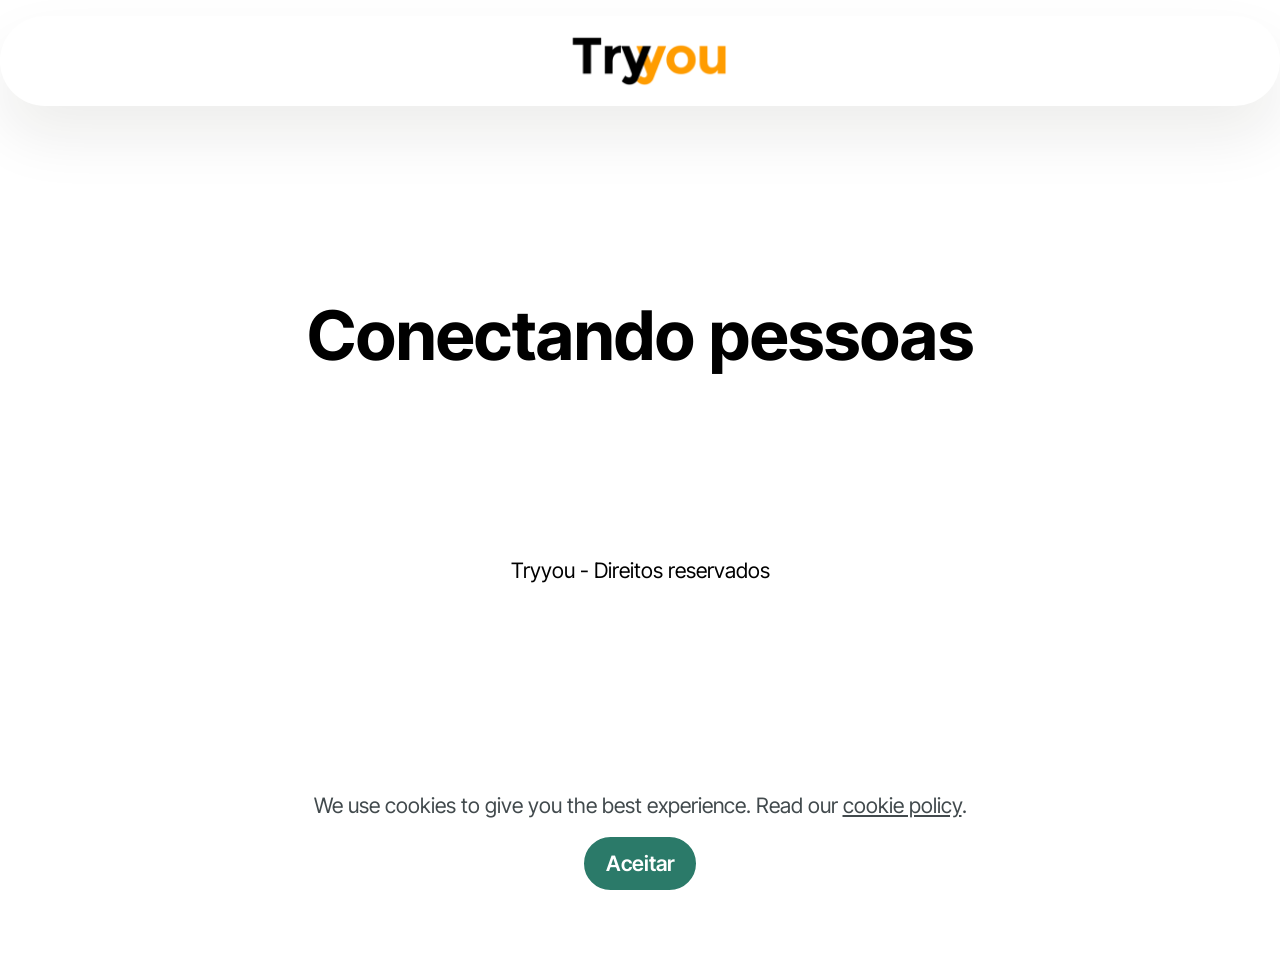
==== commit a0d8ec71: "update 02" ====
--- a/index.html
+++ b/index.html
@@ -18,7 +18,7 @@
   <link rel="stylesheet" href="assets/theme/css/style.css">
   <link rel="preload" href="https://fonts.googleapis.com/css?family=Inter+Tight:100,200,300,400,500,600,700,800,900,100i,200i,300i,400i,500i,600i,700i,800i,900i&display=swap" as="style" onload="this.onload=null;this.rel='stylesheet'">
   <noscript><link rel="stylesheet" href="https://fonts.googleapis.com/css?family=Inter+Tight:100,200,300,400,500,600,700,800,900,100i,200i,300i,400i,500i,600i,700i,800i,900i&display=swap"></noscript>
-  <link rel="preload" as="style" href="assets/mobirise/css/mbr-additional.css?v=p0qhFS"><link rel="stylesheet" href="assets/mobirise/css/mbr-additional.css?v=p0qhFS" type="text/css">
+  <link rel="preload" as="style" href="assets/mobirise/css/mbr-additional.css?v=wL785d"><link rel="stylesheet" href="assets/mobirise/css/mbr-additional.css?v=wL785d" type="text/css">
 
   
   
@@ -45,23 +45,6 @@
 	</nav>
 </section>
 
-<section data-bs-version="5.1" class="footer4 cid-vlcZmvfObU" once="footers" id="footer04-1m">
-
-    
-
-    
-
-    <div class="container">
-        <div class="media-container-row align-center mbr-white">
-            <div class="col-12">
-                <p class="mbr-text mb-0 mbr-fonts-style display-7">
-                    © Copyright 2025 Tryyou - All Rights Reserved
-                </p>
-            </div>
-        </div>
-    </div>
-</section>
-
 <section data-bs-version="5.1" class="header19 cid-vld6cycM3A mbr-fullscreen" id="header19-1n">
   
 
@@ -78,7 +61,7 @@
       </div>
     </div>
   </div>
-</section><section class="display-7" style="padding: 0;align-items: center;justify-content: center;flex-wrap: wrap;    align-content: center;display: flex;position: relative;height: 4rem;"><a href="https://mobiri.se/" style="flex: 1 1;height: 4rem;position: absolute;width: 100%;z-index: 1;"><img alt="" style="height: 4rem;" src="[data-uri]"></a><p style="margin: 0;text-align: center;" class="display-7">&#8204;</p><a style="z-index:1" href="https://mobirise.com/html-builder.html">HTML Builder</a></section><script src="assets/bootstrap/js/bootstrap.bundle.min.js"></script>  <script src="assets/web/assets/cookies-alert-plugin/cookies-alert-core.js"></script>  <script src="assets/web/assets/cookies-alert-plugin/cookies-alert-script.js"></script>  <script src="assets/smoothscroll/smooth-scroll.js"></script>  <script src="assets/ytplayer/index.js"></script>  <script src="assets/dropdown/js/navbar-dropdown.js"></script>  <script src="assets/theme/js/script.js"></script>  
+</section><section class="display-7" style="padding: 0;align-items: center;justify-content: center;flex-wrap: wrap;    align-content: center;display: flex;position: relative;height: 4rem;"><a href="https://mobiri.se/" style="flex: 1 1;height: 4rem;position: absolute;width: 100%;z-index: 1;"><img alt="" style="height: 4rem;" src="[data-uri]"></a><p style="margin: 0;text-align: center;" class="display-7">&#8204;</p><a style="z-index:1" href="https://mobirise.com/builder/ai-website-builder.html">AI Website Builder</a></section><script src="assets/bootstrap/js/bootstrap.bundle.min.js"></script>  <script src="assets/web/assets/cookies-alert-plugin/cookies-alert-core.js"></script>  <script src="assets/web/assets/cookies-alert-plugin/cookies-alert-script.js"></script>  <script src="assets/smoothscroll/smooth-scroll.js"></script>  <script src="assets/ytplayer/index.js"></script>  <script src="assets/dropdown/js/navbar-dropdown.js"></script>  <script src="assets/theme/js/script.js"></script>  
   
   
 <input name="cookieData" type="hidden" data-cookie-cookiesAlertType='false' data-cookie-customDialogSelector='null' data-cookie-colorText='#424a4d' data-cookie-colorBg='rgb(255, 255, 255)' data-cookie-opacityOverlay='0' data-cookie-bgOpacity='100' data-cookie-textButton='Aceitar' data-cookie-rejectText='REJECT' data-cookie-colorButton='#2b7a69' data-cookie-rejectColor='#ffffff' data-cookie-colorLink='#424a4d' data-cookie-underlineLink='true' data-cookie-text="We use cookies to give you the best experience. Read our <a href='privacy.html'>cookie policy</a>.">
--- a/assets/mobirise/css/mbr-additional.css
+++ b/assets/mobirise/css/mbr-additional.css
@@ -1349,15 +1349,6 @@
     padding: 1rem;
   }
 }
-.cid-vlcZmvfObU {
-  padding-top: 2rem;
-  padding-bottom: 2rem;
-  background-color: #f7f7f7;
-  overflow: hidden;
-}
-.cid-vlcZmvfObU .media-container-row .mbr-text {
-  color: #000000;
-}
 .cid-vld6cycM3A {
   display: flex;
   background-color: #ffffff;
--- a/assets/mobirise/css/mbr-additional.css
+++ b/assets/mobirise/css/mbr-additional.css
@@ -1349,15 +1349,6 @@
     padding: 1rem;
   }
 }
-.cid-vlcZmvfObU {
-  padding-top: 2rem;
-  padding-bottom: 2rem;
-  background-color: #f7f7f7;
-  overflow: hidden;
-}
-.cid-vlcZmvfObU .media-container-row .mbr-text {
-  color: #000000;
-}
 .cid-vld6cycM3A {
   display: flex;
   background-color: #ffffff;
